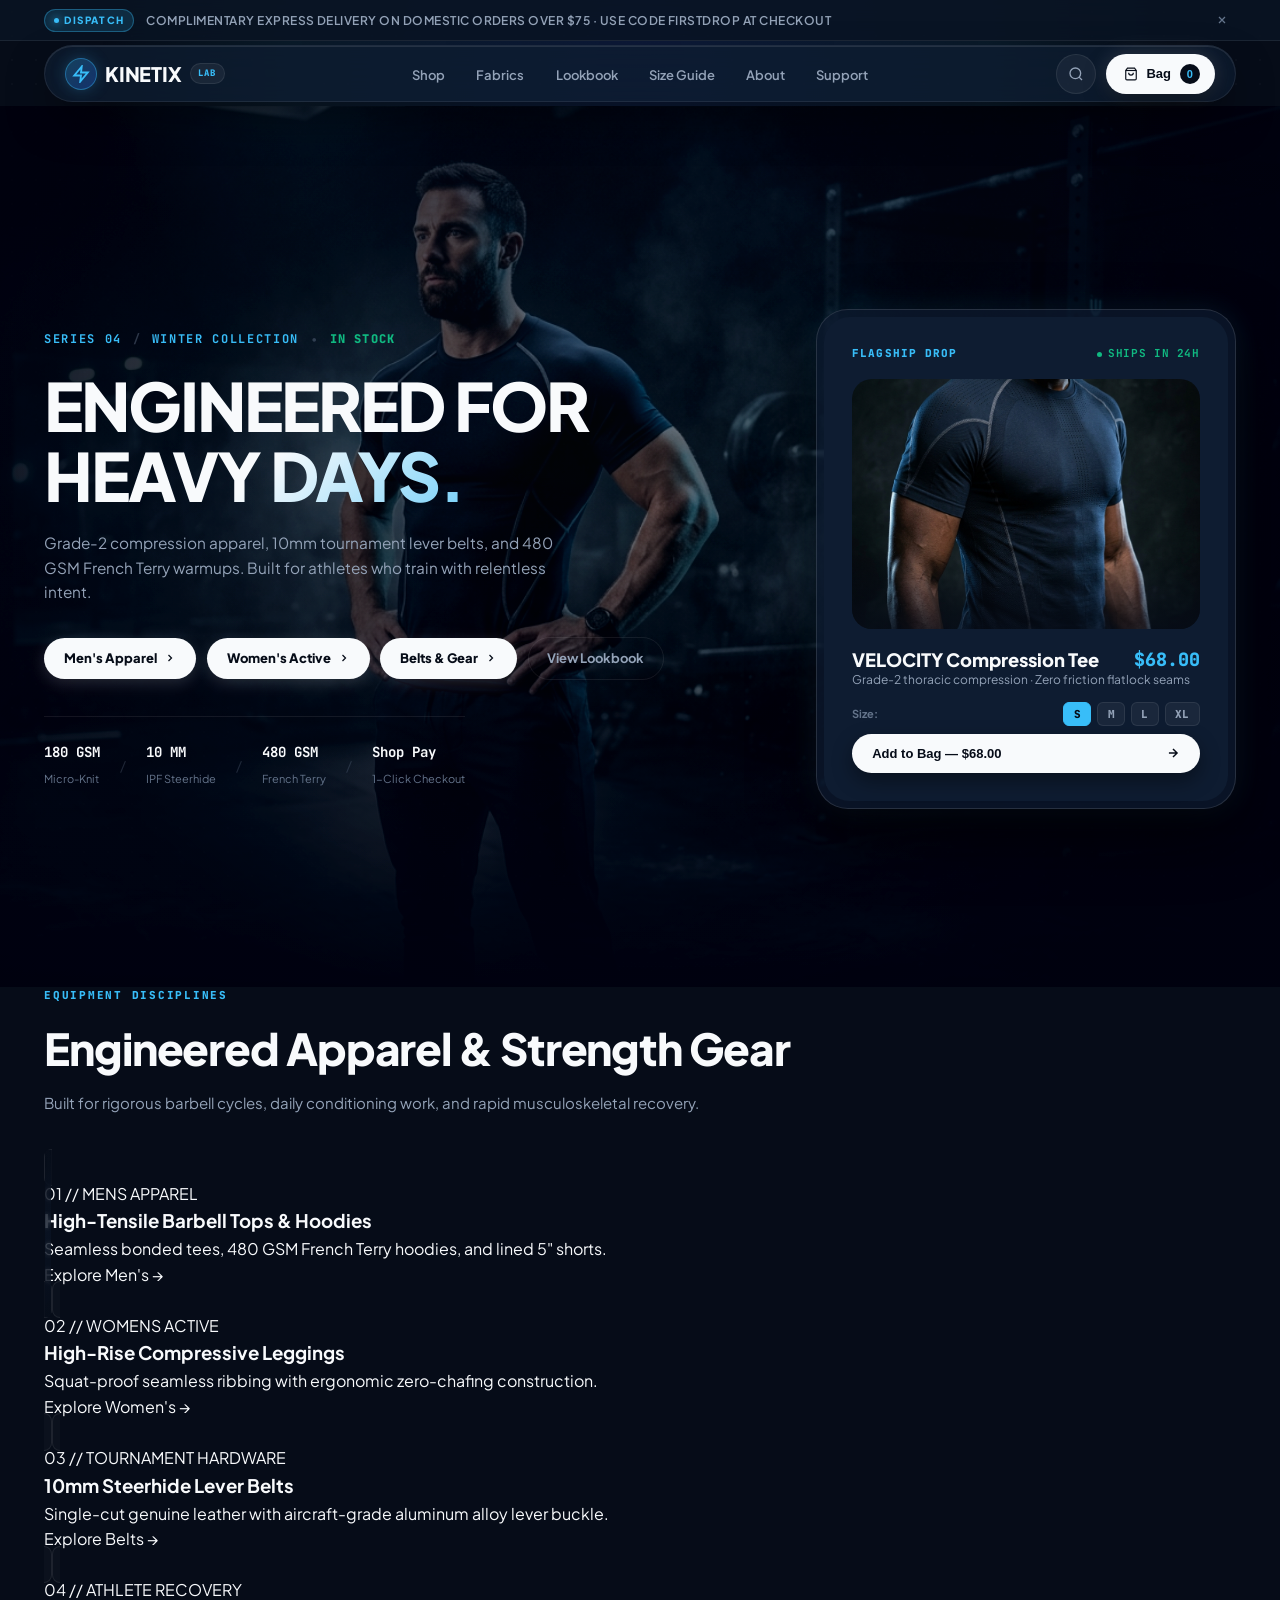
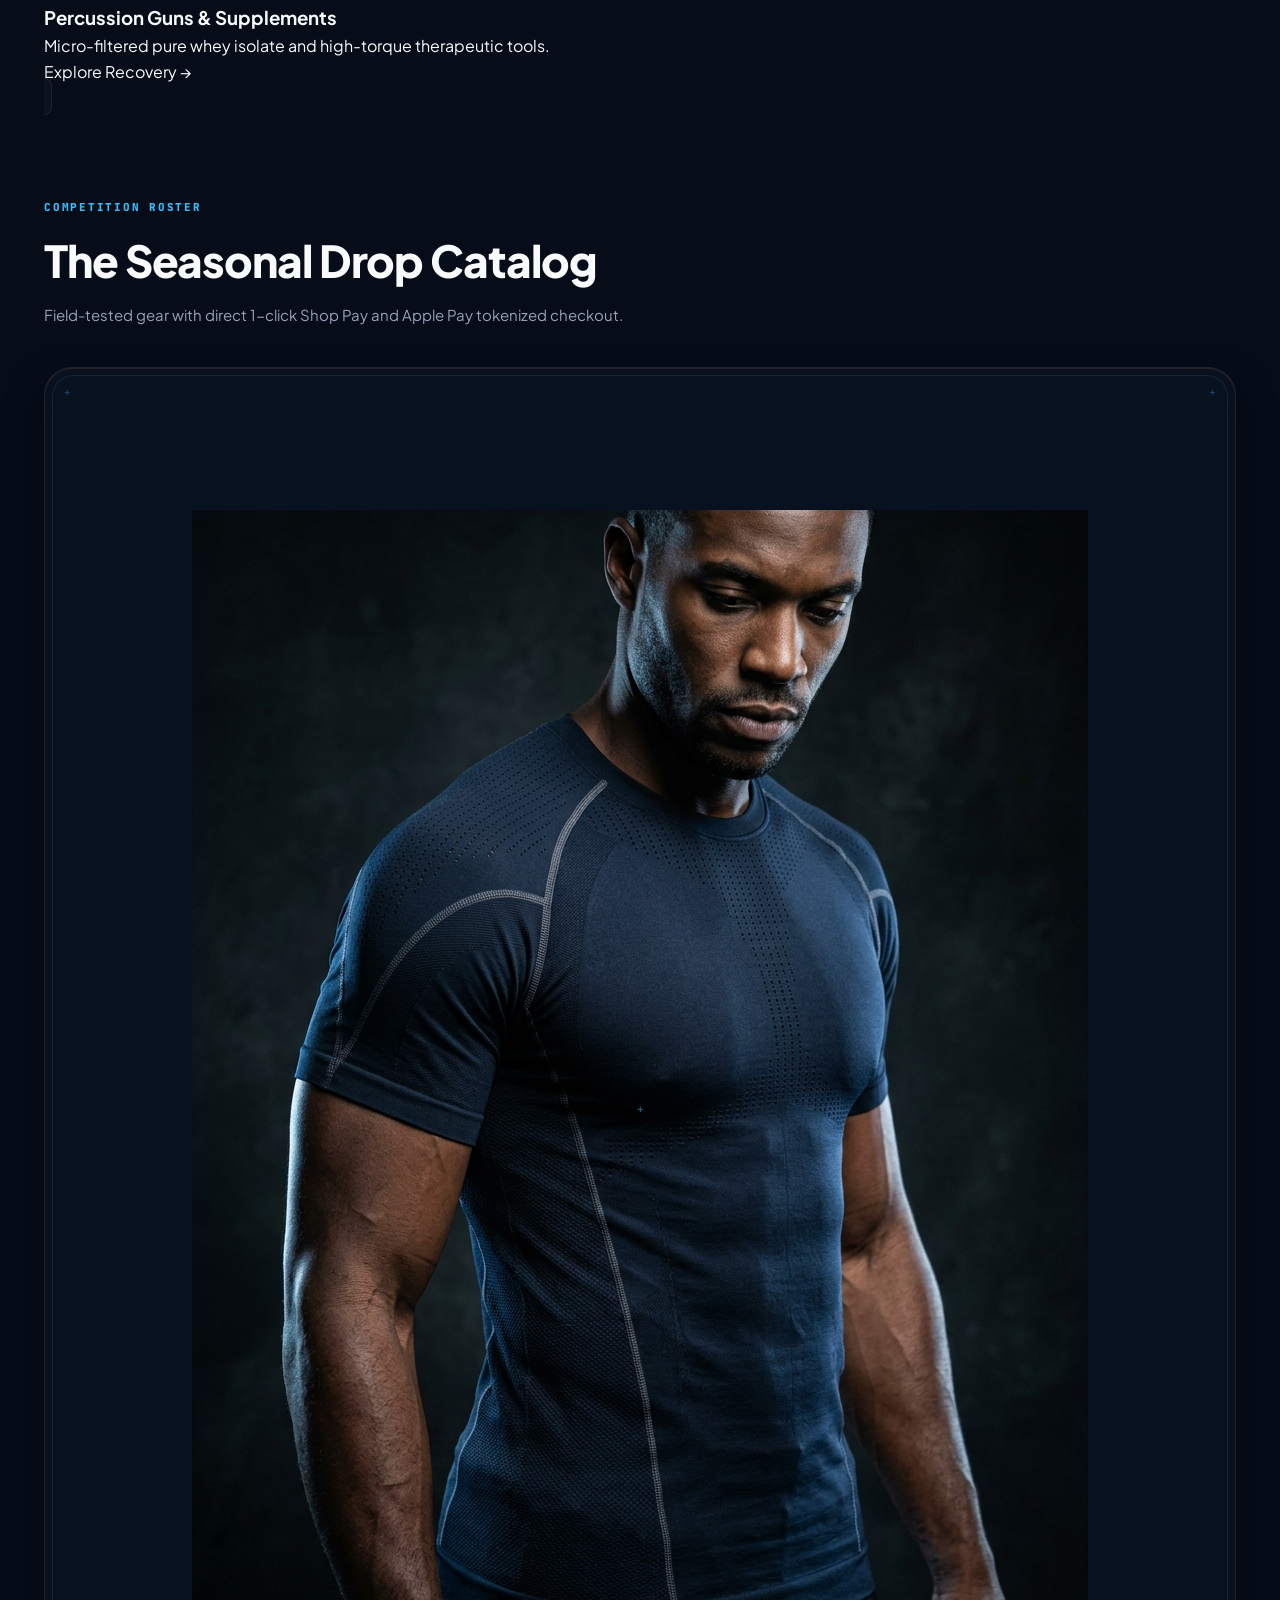
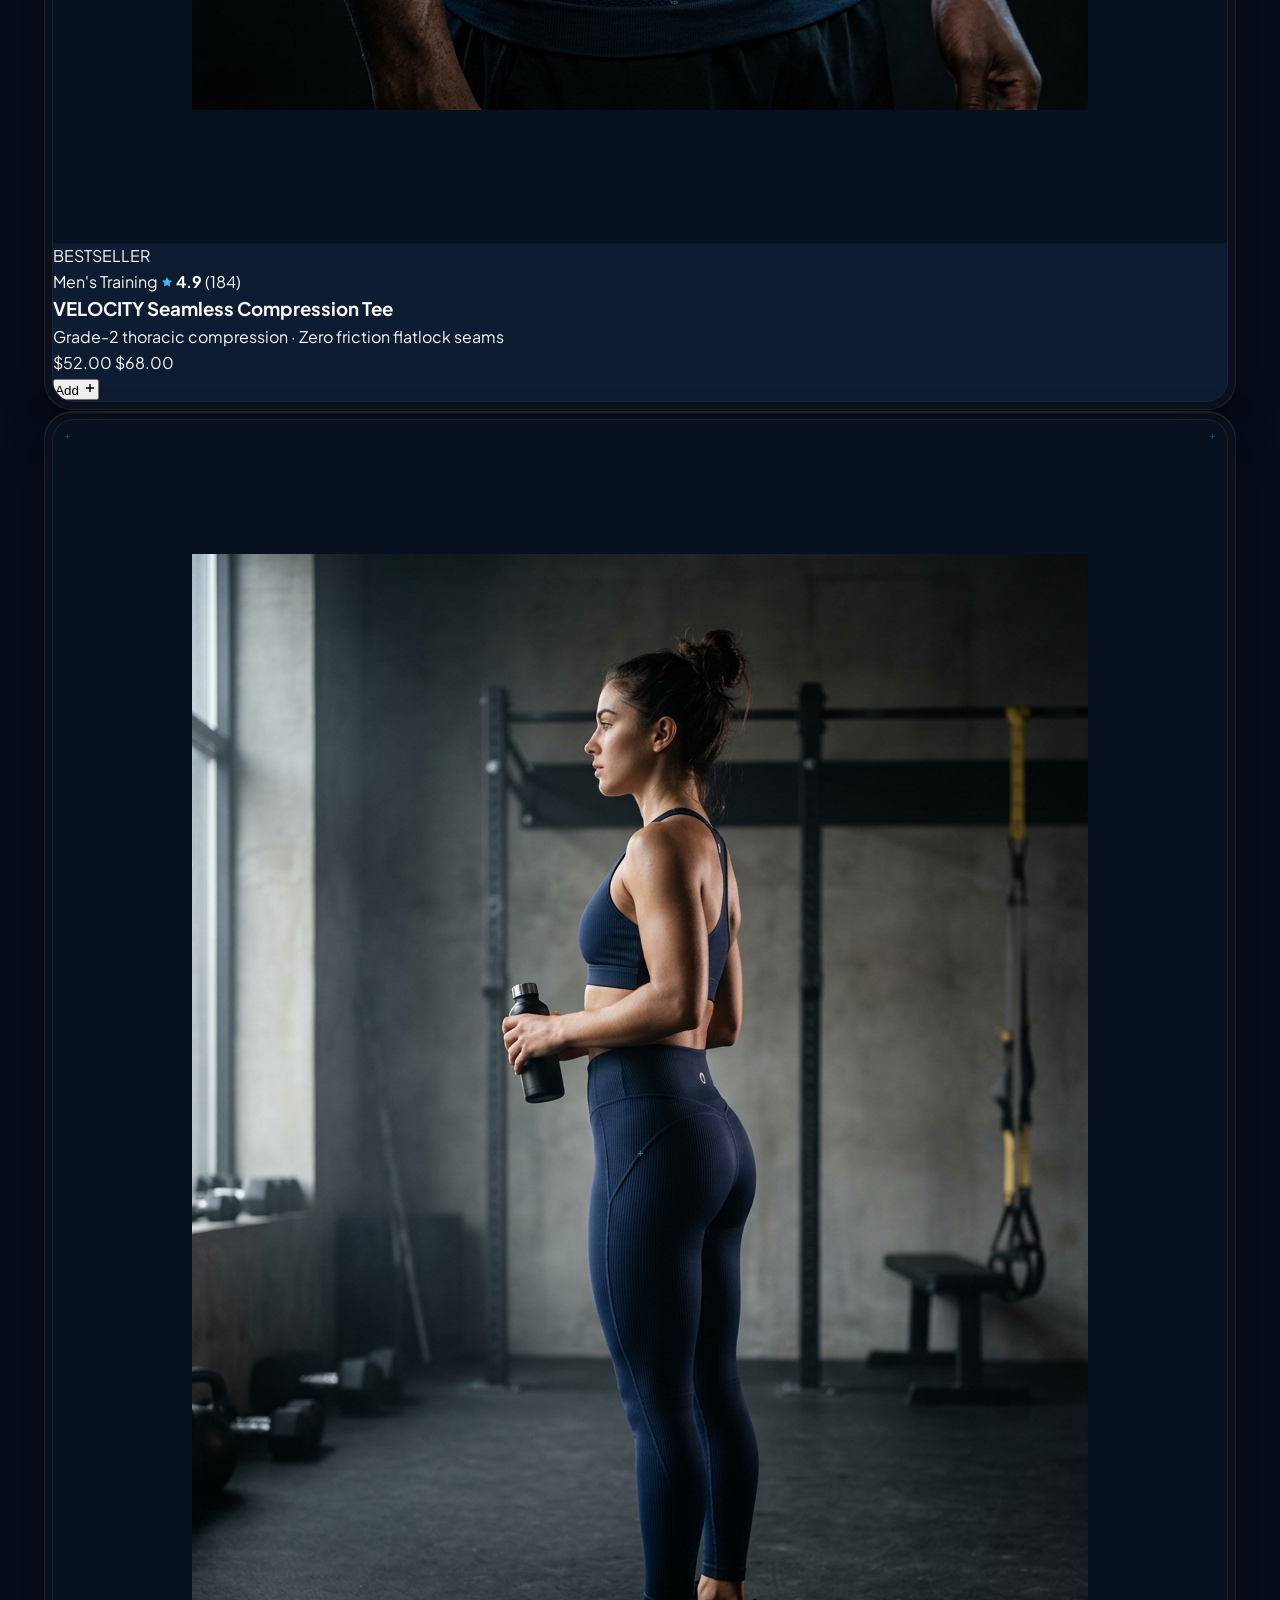
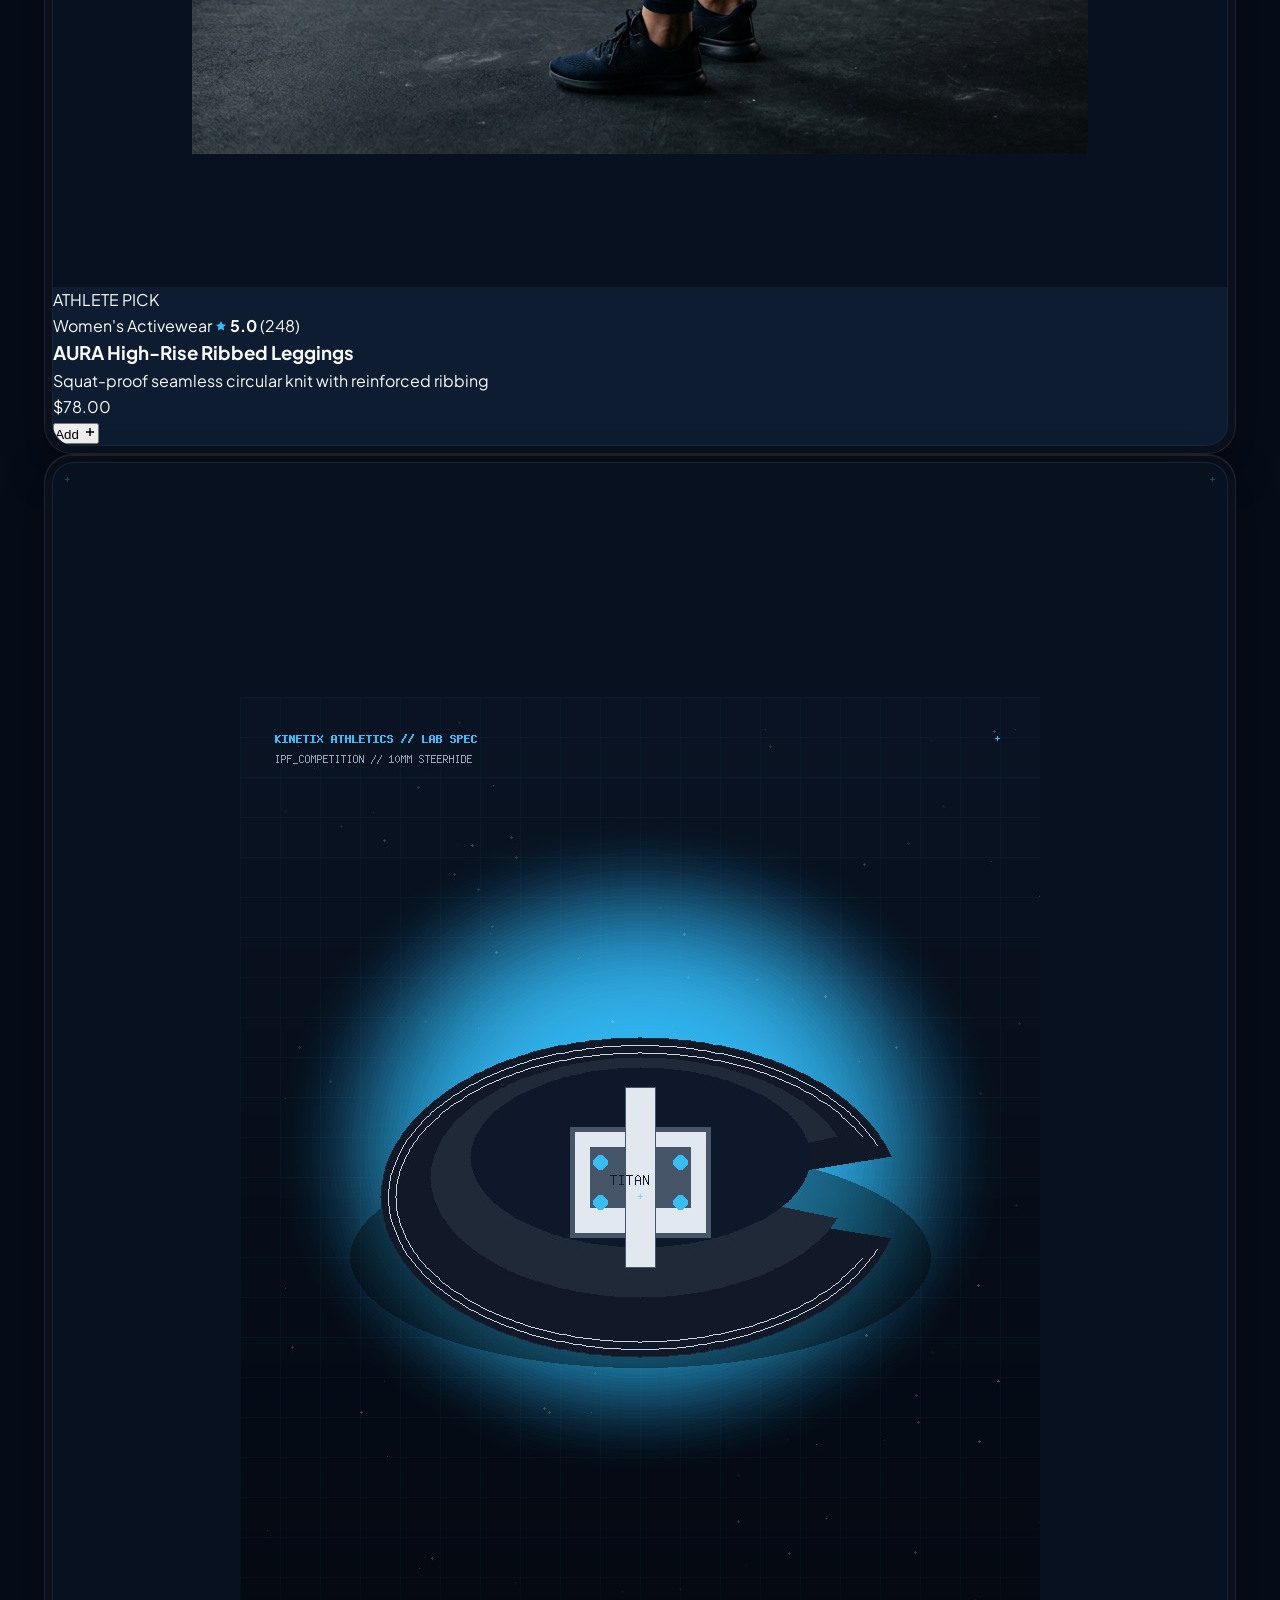
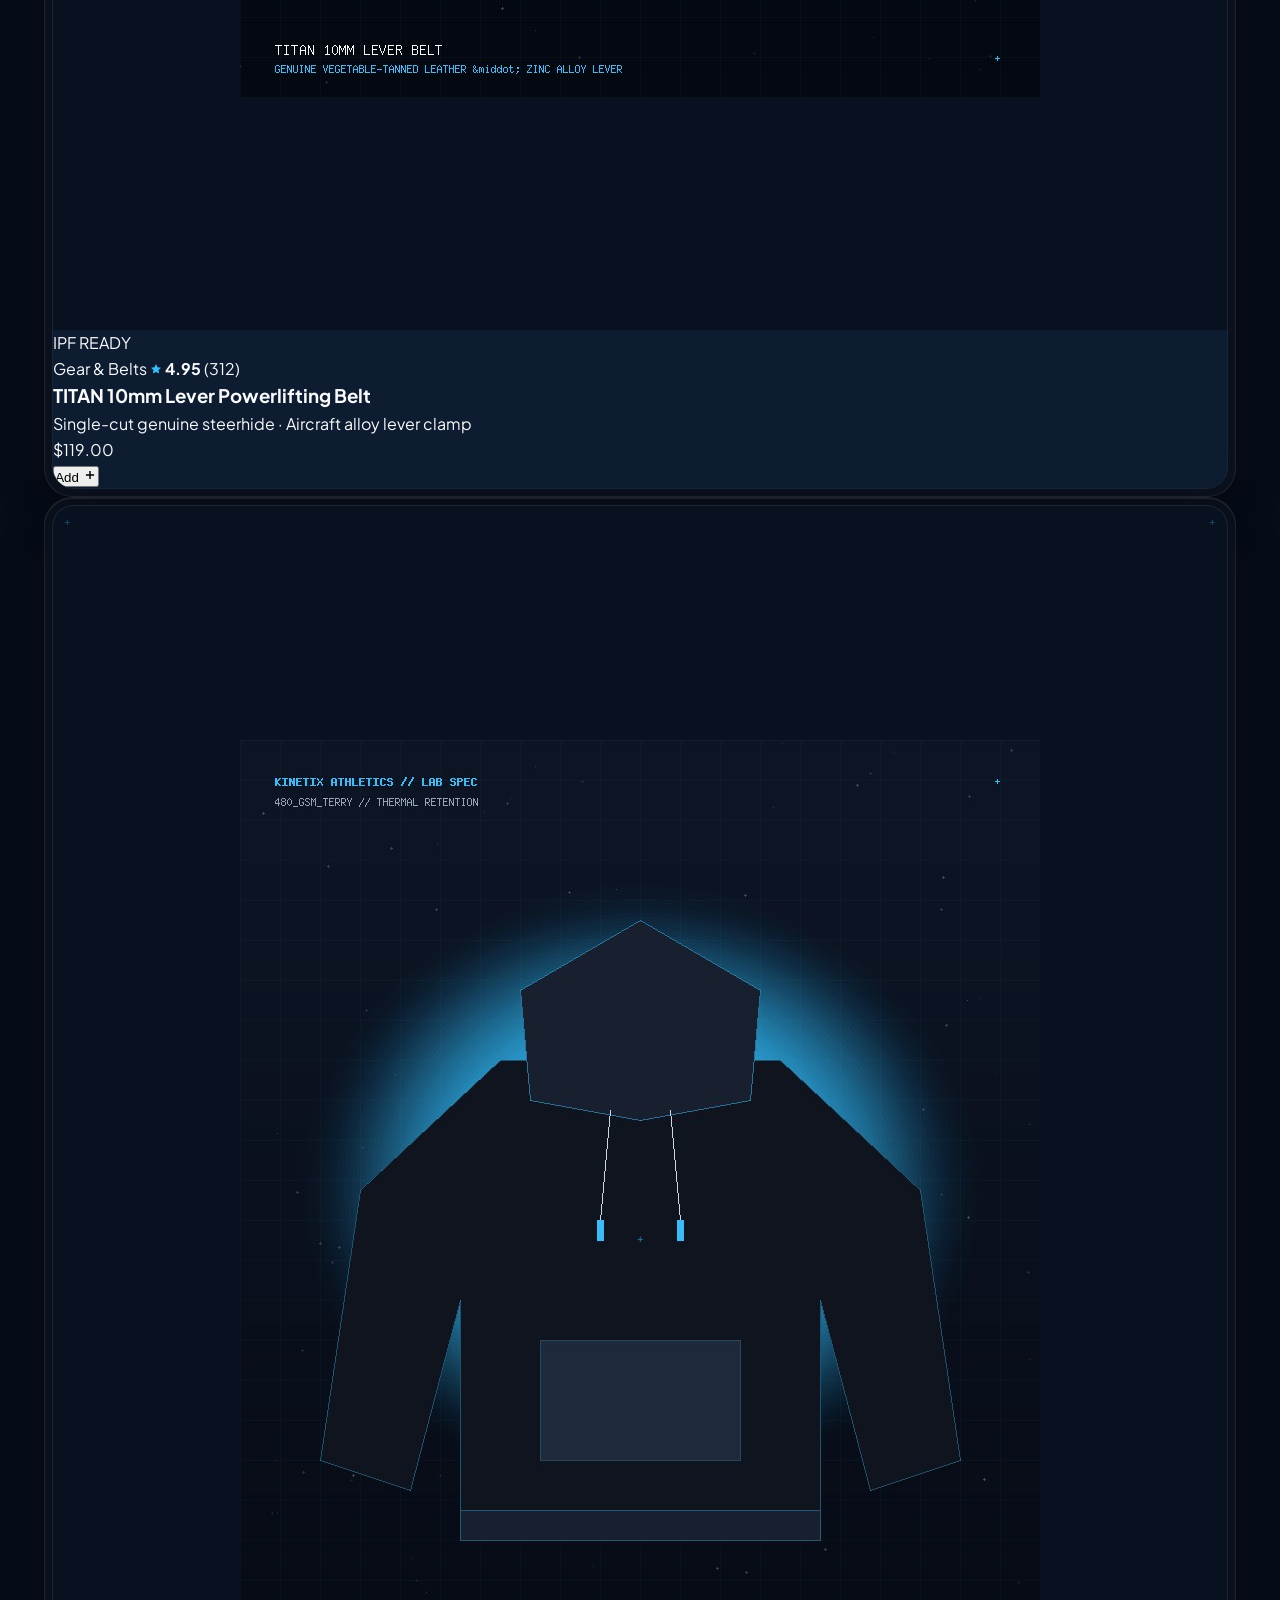
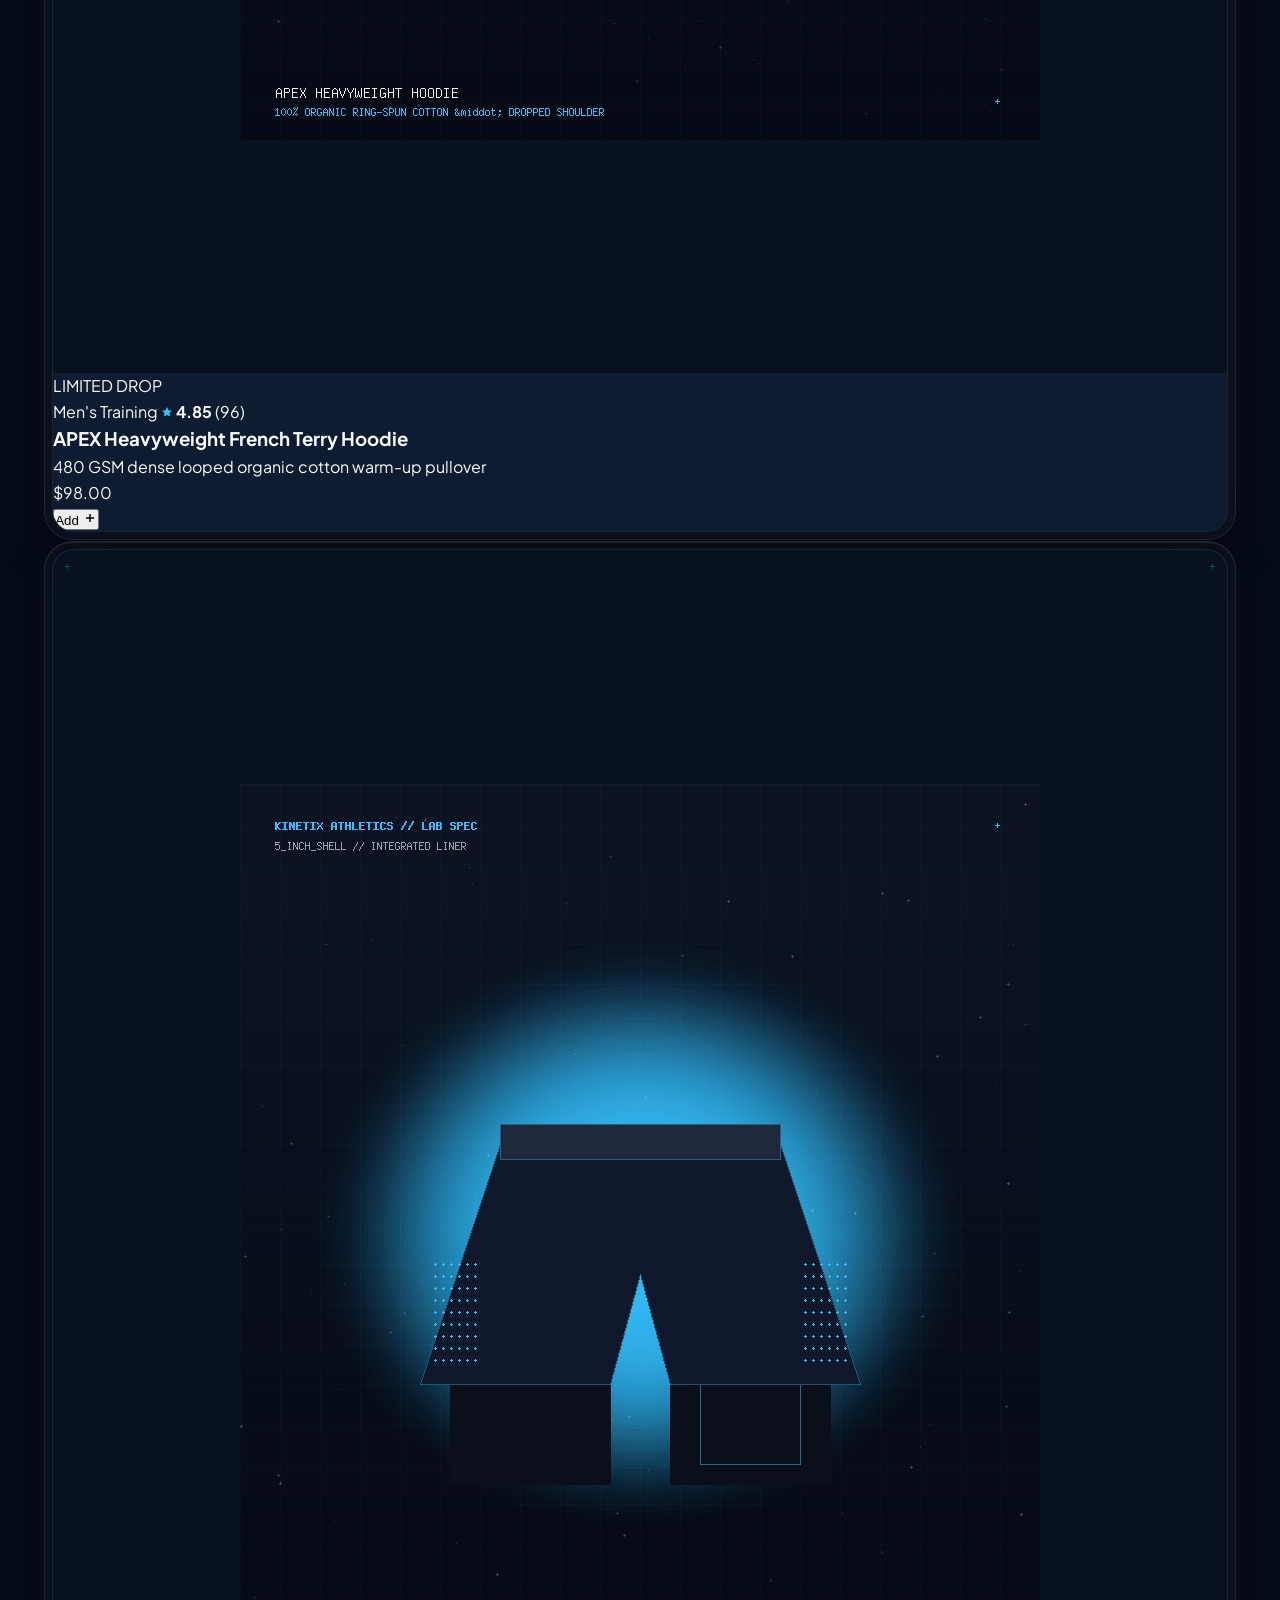
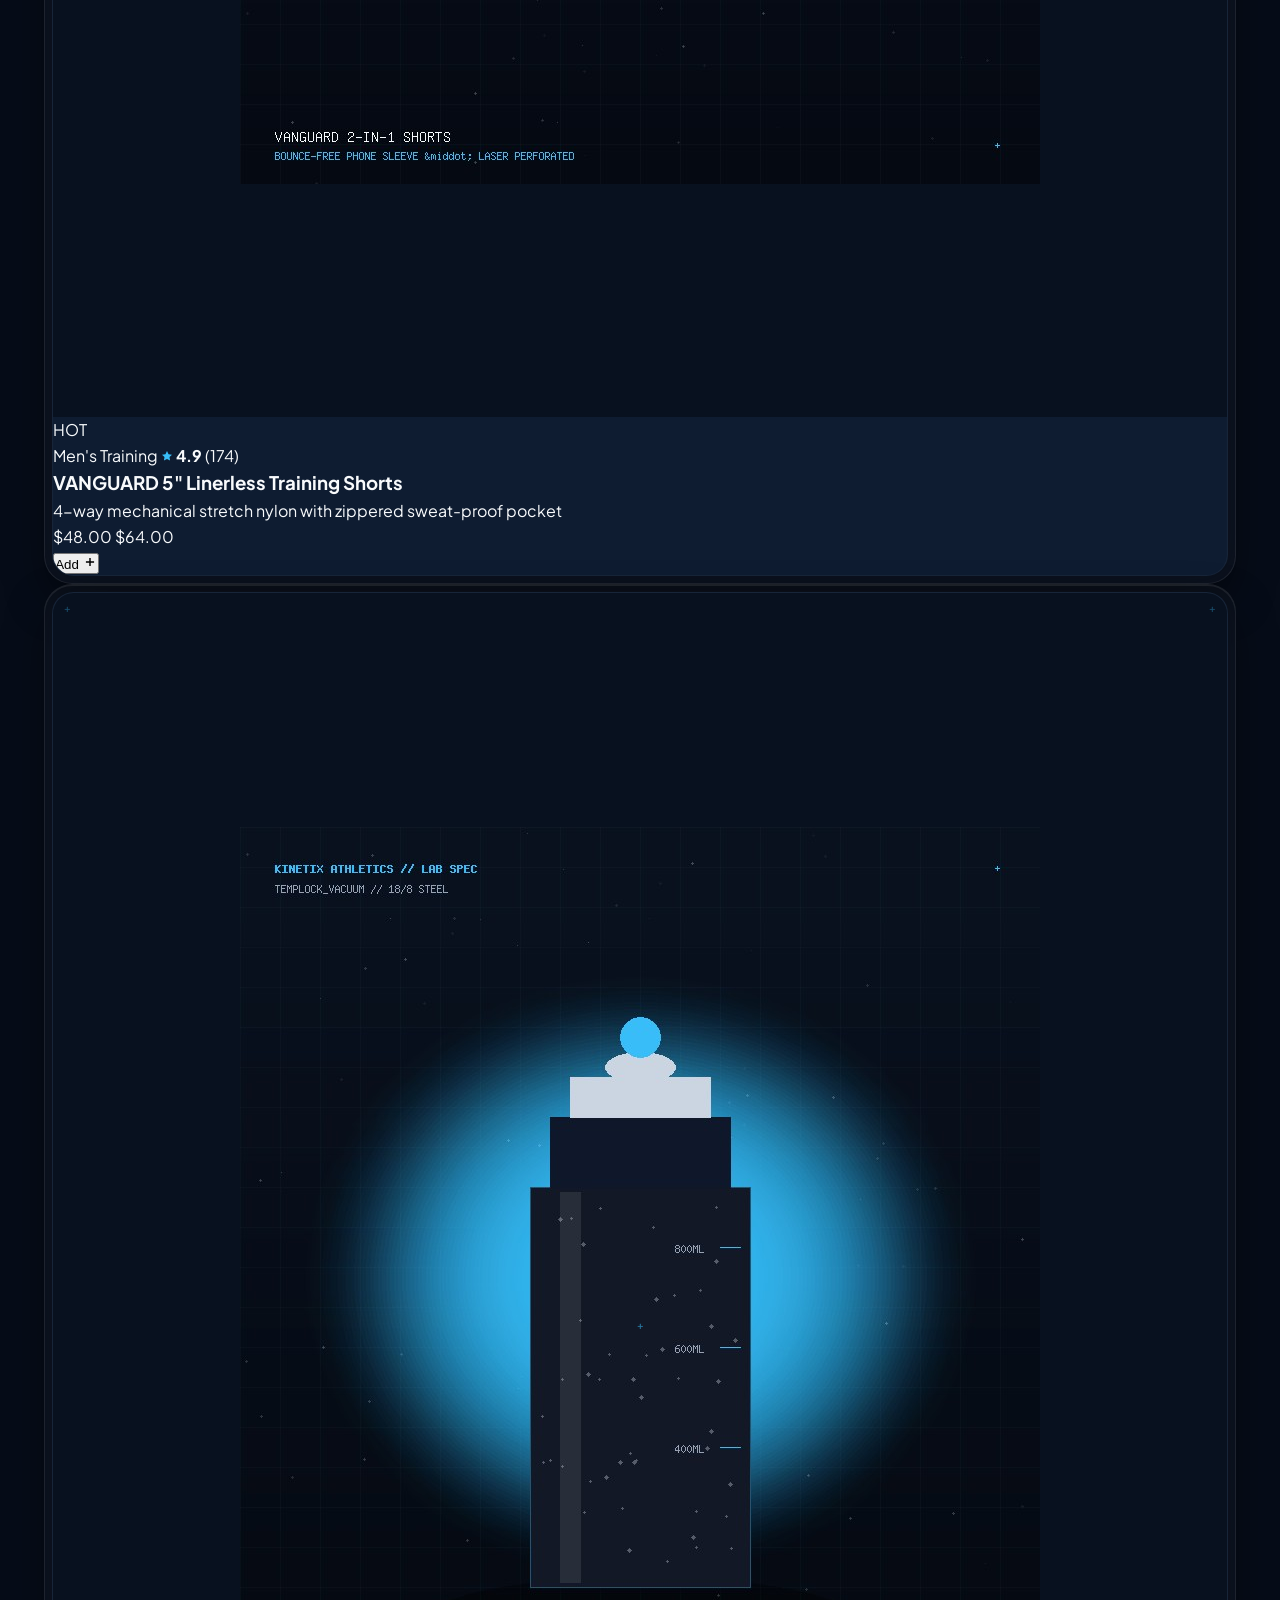
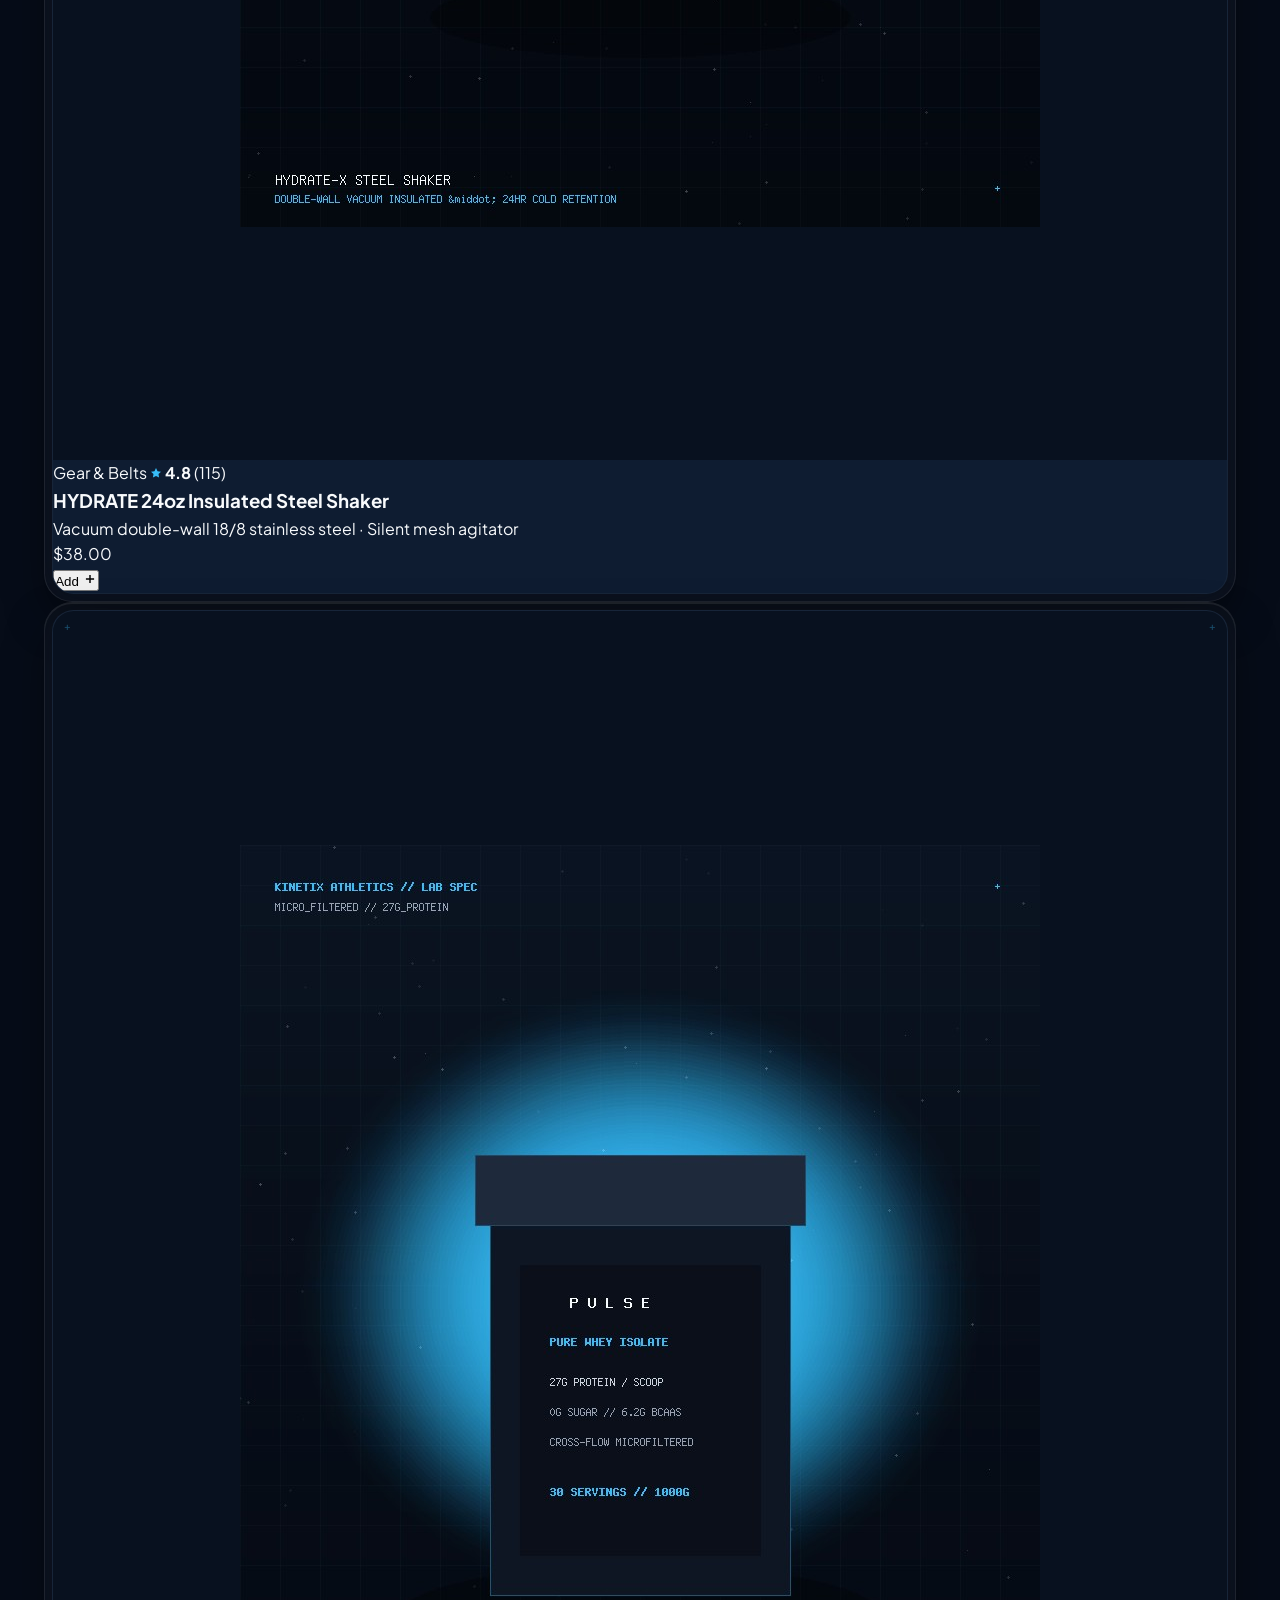
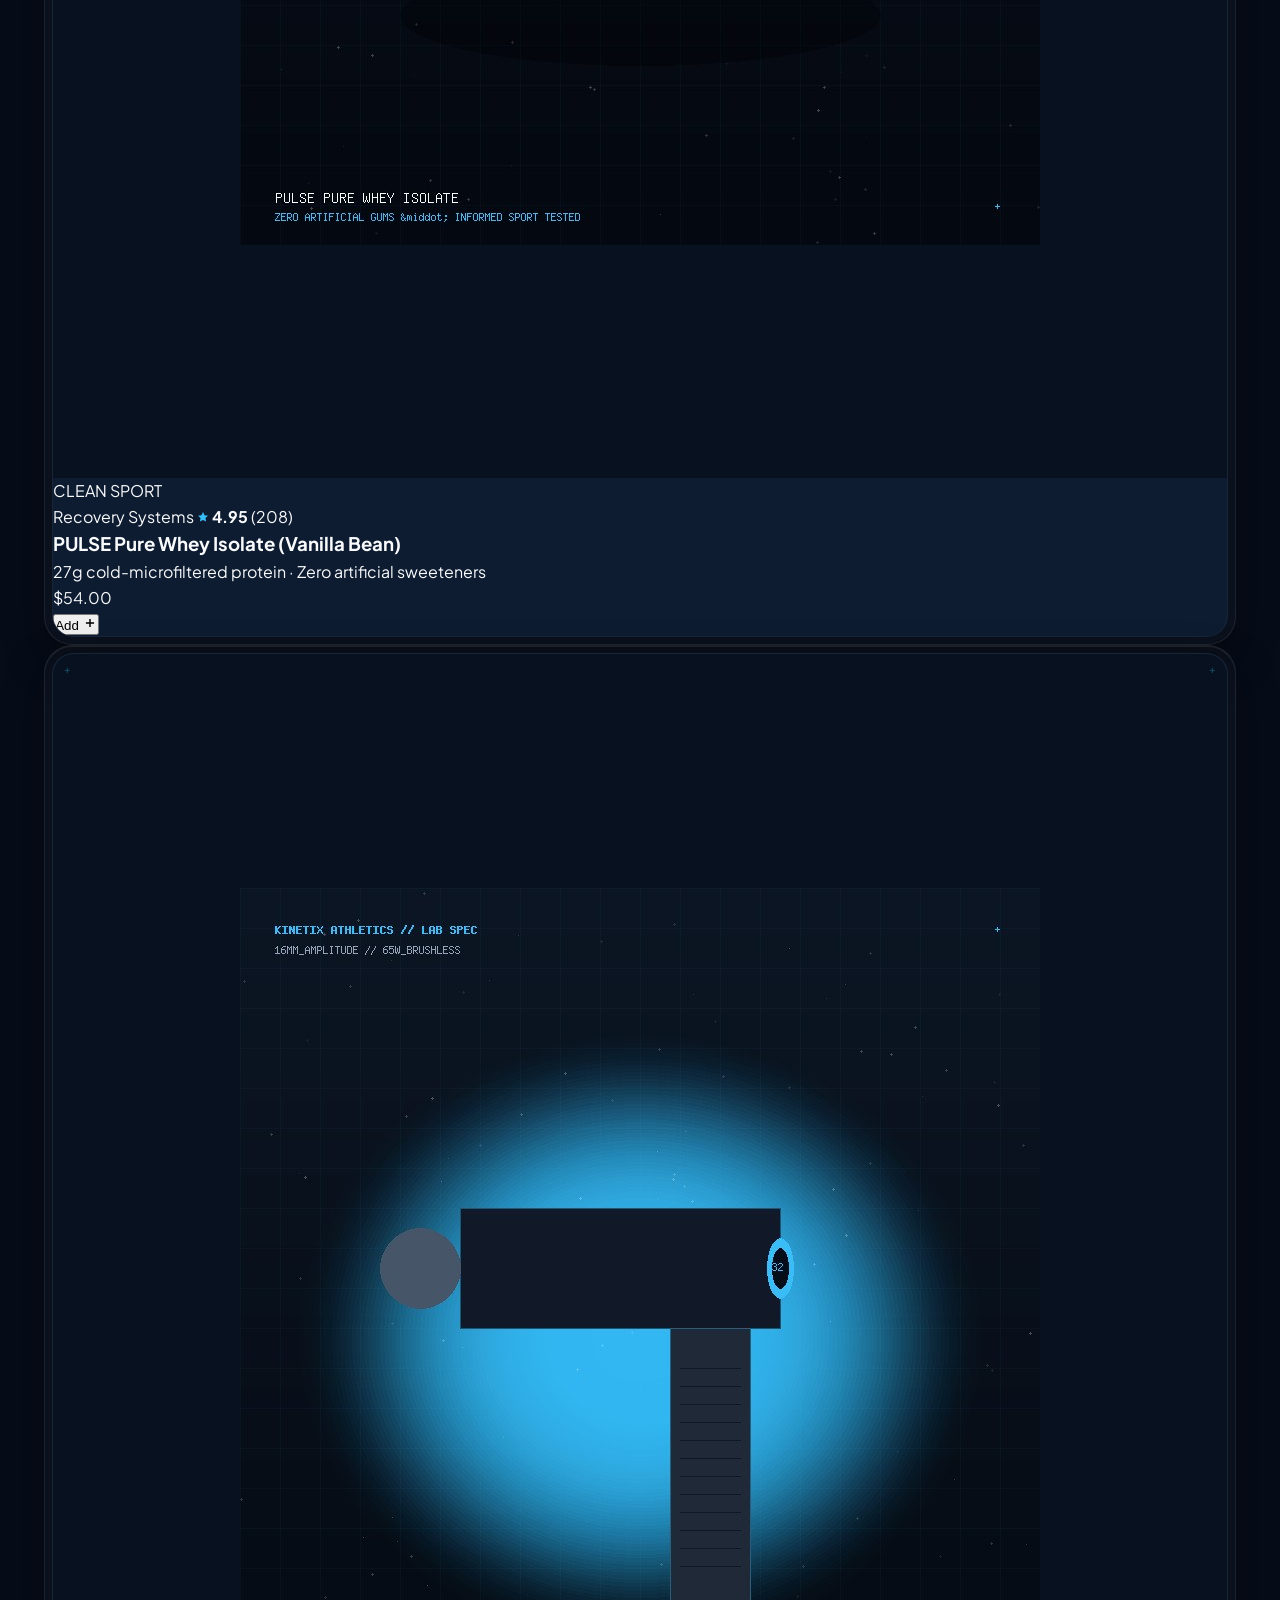
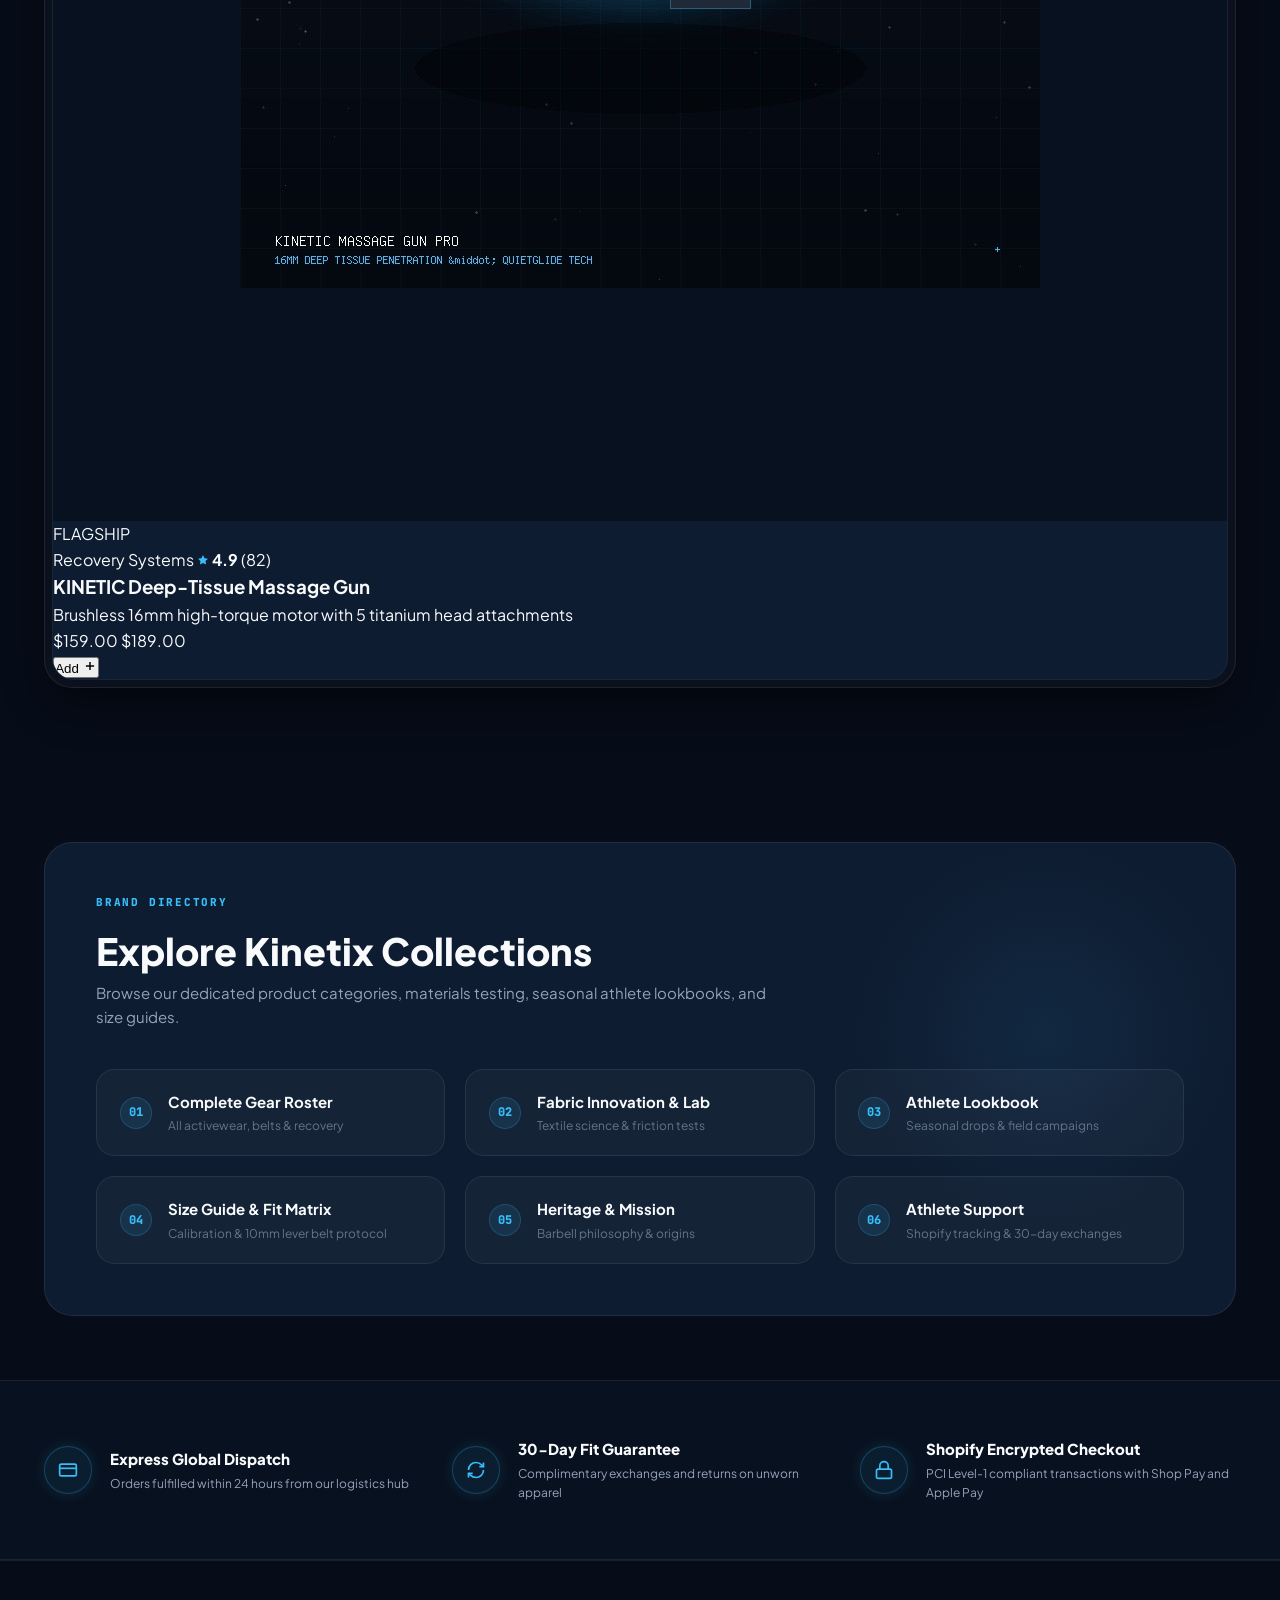
==== docs/index.html @ 4a2c676c "Add static GitHub Pages storefront Add a multi-page storefront export under `docs/`, including produ" ====
<!DOCTYPE html>
<html lang="en">
<head>
    <meta charset="UTF-8">
    <meta name="viewport" content="width=device-width, initial-scale=1.0, maximum-scale=5.0">
    <title>Engineered Training Apparel &amp; Lifting Gear &middot; Kinetix Athletics</title>
    <meta name="description" content="High-performance athletic apparel, 10mm steerhide powerlifting belts, and circular-knit compression wear. Dual-platform Shopify checkout.">
    <meta name="robots" content="index, follow">
    
    <!-- Open Graph -->
    <meta property="og:site_name" content="Kinetix Athletics">
    <meta property="og:type" content="website">
    <meta property="og:title" content="Engineered Training Apparel &amp; Lifting Gear &middot; Kinetix Athletics">
    <meta property="og:description" content="High-performance athletic apparel, 10mm steerhide powerlifting belts, and circular-knit compression wear.">
    <meta property="og:image" content="assets/images/hero-athlete.jpg">
    <meta property="og:image:width" content="1200">
    <meta property="og:image:height" content="900">

    <!-- Twitter -->
    <meta name="twitter:card" content="summary_large_image">
    <meta name="twitter:site" content="@kinetixathletics">
    <meta name="twitter:title" content="Engineered Training Apparel &amp; Lifting Gear &middot; Kinetix Athletics">
    <meta name="twitter:description" content="High-performance athletic apparel, 10mm steerhide powerlifting belts, and circular-knit compression wear.">
    <meta name="twitter:image" content="assets/images/hero-athlete.jpg">

    <!-- Fonts -->
    <link rel="preconnect" href="https://fonts.googleapis.com">
    <link rel="preconnect" href="https://fonts.gstatic.com" crossorigin>
    <link href="https://fonts.googleapis.com/css2?family=Plus+Jakarta+Sans:wght@300;400;500;600;700;800;900&family=Inter:wght@400;500;600;700&family=JetBrains+Mono:wght@500;700;800&display=swap" rel="stylesheet">
    
    <!-- Stylesheets -->
    <link rel="stylesheet" href="assets/css/theme.css">
    <link rel="stylesheet" href="assets/css/cart-drawer.css">
</head>
<body class="kinetix-body">

<a class="skip-link screen-reader-text" href="#kinetix-main-content">Skip to content</a>

<!-- Announcement Bar -->
<aside class="kinetix-ticker-bar" role="complementary" aria-label="Announcement">
    <div class="kinetix-container ticker-inner">
        <span class="ticker-badge">DISPATCH</span>
        <div class="ticker-marquee-text">
            Complimentary express delivery on domestic orders over $75 &middot; Use code FIRSTDROP at checkout
        </div>
        <button type="button" class="ticker-close" aria-label="Close banner" onclick="this.closest('.kinetix-ticker-bar').style.display='none'">
            <svg width="12" height="12" viewBox="0 0 24 24" fill="none" stroke="currentColor" stroke-width="2.5"><path d="M18 6 6 18M6 6l12 12"/></svg>
        </button>
    </div>
</aside>

<!-- Performance Fluid Island Navbar -->
<header id="kinetix-site-header" class="kinetix-header-wrap">
    <div class="kinetix-container">
        <nav class="kinetix-navbar" aria-label="Main Navigation">
            <!-- Brand Logo -->
            <div class="kinetix-brand-area">
                <a href="index.html" class="kinetix-logo" rel="home">
                    <span class="logo-mark">
                        <svg width="18" height="18" viewBox="0 0 24 24" fill="none" stroke="currentColor" stroke-width="2.5"><polygon points="13 2 3 14 12 14 11 22 21 10 12 10 13 2"/></svg>
                    </span>
                    <span class="logo-text">KINETIX</span>
                    <span class="logo-sub">LAB</span>
                </a>
            </div>

            <!-- Nav Links -->
            <div class="kinetix-nav-links-wrap">
                <ul class="kinetix-nav-list">
                    <li><a href="shop.html" class="nav-link ">Shop</a></li>
                    <li><a href="technology.html" class="nav-link ">Fabrics</a></li>
                    <li><a href="lookbook.html" class="nav-link ">Lookbook</a></li>
                    <li><a href="sizing.html" class="nav-link ">Size Guide</a></li>
                    <li><a href="about.html" class="nav-link ">About</a></li>
                    <li><a href="contact.html" class="nav-link ">Support</a></li>
                </ul>
            </div>

            <!-- Actions: Bag Trigger & Mobile Menu -->
            <div class="kinetix-header-actions">
                <a href="shop.html" class="kinetix-icon-btn" aria-label="Search catalog">
                    <svg width="16" height="16" viewBox="0 0 24 24" fill="none" stroke="currentColor" stroke-width="2"><circle cx="11" cy="11" r="8"/><path d="m21 21-4.3-4.3"/></svg>
                </a>

                <!-- Shopping Bag Button -->
                <button type="button" class="kinetix-bag-btn" id="kinetix-open-bag" aria-label="View shopping bag">
                    <span class="bag-icon-circle">
                        <svg width="14" height="14" viewBox="0 0 24 24" fill="none" stroke="currentColor" stroke-width="2"><path d="M6 2 3 6v14a2 2 0 0 0 2 2h14a2 2 0 0 0 2-2V6l-3-4Z"/><path d="M3 6h18"/><path d="M16 10a4 4 0 0 1-8 0"/></svg>
                    </span>
                    <span class="bag-label">Bag</span>
                    <span class="bag-count-badge" id="kinetix-cart-count">0</span>
                </button>

                <!-- Mobile Menu Button -->
                <button type="button" class="kinetix-hamburger" id="kinetix-mobile-btn" aria-label="Toggle navigation">
                    <span class="h-bar top"></span>
                    <span class="h-bar bottom"></span>
                </button>
            </div>
        </nav>
    </div>

    <!-- Mobile Navigation Overlay -->
    <div id="kinetix-mobile-overlay" class="kinetix-mobile-nav" aria-hidden="true">
        <ul class="mobile-links-list">
            <li><a href="shop.html">Shop All Products</a></li>
            <li><a href="technology.html">Fabric & Materials</a></li>
            <li><a href="lookbook.html">Athlete Lookbook & Drops</a></li>
            <li><a href="sizing.html">Size & Fit Guide</a></li>
            <li><a href="about.html">About Kinetix</a></li>
            <li><a href="contact.html">Customer Support & Exchanges</a></li>
        </ul>
        <div class="mobile-nav-note">
            <span>Shopify 256-bit Encrypted Checkout Protection</span>
        </div>
    </div>
</header>

<main id="kinetix-main-content" class="kinetix-main">
    
<section class="kinetix-hero-section">
    <div class="hero-bg-media" style="background-image: url('assets/images/hero-athlete.jpg');" aria-hidden="true">
        <div class="hero-scrim-overlay"></div>
    </div>
    <div class="kinetix-container">
        <div class="kinetix-hero-grid kinetix-reveal">
            <div class="hero-editorial-col">
                <div class="hero-editorial-eyebrow">
                    <span class="eyebrow-item">SERIES 04</span>
                    <span class="eyebrow-sep">/</span>
                    <span class="eyebrow-item">WINTER COLLECTION</span>
                    <span class="eyebrow-bullet" aria-hidden="true">&bull;</span>
                    <span class="eyebrow-status">IN STOCK</span>
                </div>
                <h1 class="hero-masthead-title">
                    <span>ENGINEERED FOR</span>
                    <span class="title-em">HEAVY DAYS.</span>
                </h1>
                <p class="hero-statement">
                    Grade-2 compression apparel, 10mm tournament lever belts, and 480 GSM French Terry warmups. Built for athletes who train with relentless intent.
                </p>
                <div class="hero-category-pills">
                    <a href="shop.html" class="hero-pill-btn">
                        <span>Men's Apparel</span>
                        <svg width="12" height="12" viewBox="0 0 24 24" fill="none" stroke="currentColor" stroke-width="2.5"><polyline points="9 18 15 12 9 6"/></svg>
                    </a>
                    <a href="shop.html" class="hero-pill-btn">
                        <span>Women's Active</span>
                        <svg width="12" height="12" viewBox="0 0 24 24" fill="none" stroke="currentColor" stroke-width="2.5"><polyline points="9 18 15 12 9 6"/></svg>
                    </a>
                    <a href="shop.html" class="hero-pill-btn">
                        <span>Belts & Gear</span>
                        <svg width="12" height="12" viewBox="0 0 24 24" fill="none" stroke="currentColor" stroke-width="2.5"><polyline points="9 18 15 12 9 6"/></svg>
                    </a>
                    <a href="lookbook.html" class="hero-ghost-btn">
                        <span>View Lookbook</span>
                    </a>
                </div>
                <div class="hero-spec-strip">
                    <div class="spec-anchor"><strong>180 GSM</strong><span>Micro-Knit</span></div>
                    <div class="spec-sep">/</div>
                    <div class="spec-anchor"><strong>10 MM</strong><span>IPF Steerhide</span></div>
                    <div class="spec-sep">/</div>
                    <div class="spec-anchor"><strong>480 GSM</strong><span>French Terry</span></div>
                    <div class="spec-sep">/</div>
                    <div class="spec-anchor"><strong>Shop Pay</strong><span>1-Click Checkout</span></div>
                </div>
            </div>
            <div class="hero-product-col">
                <div class="hero-featured-card doppelrand-card">
                    <div class="card-inner-box">
                        <div class="featured-card-header">
                            <span class="featured-kicker">FLAGSHIP DROP</span>
                            <span class="featured-stock-status">Ships in 24h</span>
                        </div>
                        <div class="featured-card-media">
                            <img src="assets/images/product-velocity-tee.jpg" alt="VELOCITY Seamless Compression Tee" class="featured-photo" loading="eager">
                            <div class="featured-media-scrim"></div>
                        </div>
                        <div class="featured-card-info">
                            <div class="featured-title-line">
                                <h3>VELOCITY Compression Tee</h3>
                                <span class="featured-price">$68.00</span>
                            </div>
                            <p class="featured-tagline">Grade-2 thoracic compression &middot; Zero friction flatlock seams</p>
                            <div class="featured-size-row">
                                <span class="size-lbl">Size:</span>
                                <div class="size-chips-wrap">
                                    <button type="button" class="hero-size-chip active">S</button>
                                    <button type="button" class="hero-size-chip">M</button>
                                    <button type="button" class="hero-size-chip">L</button>
                                    <button type="button" class="hero-size-chip">XL</button>
                                </div>
                            </div>
                            <button type="button" class="hero-quick-add-btn kinetix-add-to-cart-trigger" data-product-id="hero-velocity-tee" data-title="VELOCITY Seamless Compression Tee" data-price="68.00" data-size="M" data-color="Onyx Black">
                                <span>Add to Bag &mdash; $68.00</span>
                                <svg width="14" height="14" viewBox="0 0 24 24" fill="none" stroke="currentColor" stroke-width="2.5"><path d="M5 12h14M12 5l7 7-7 7"/></svg>
                            </button>
                        </div>
                    </div>
                </div>
            </div>
        </div>
    </div>
</section>
<section id="categories" class="kinetix-bento-section">
    <div class="kinetix-container">
        <div class="kinetix-section-header">
            <span class="header-eyebrow">EQUIPMENT DISCIPLINES</span>
            <h2 class="header-title">Engineered Apparel & Strength Gear</h2>
            <p class="header-desc">Built for rigorous barbell cycles, daily conditioning work, and rapid musculoskeletal recovery.</p>
        </div>
        <div class="kinetix-bento-grid">
            <a href="shop.html" class="cat-bento-card bento-hero kinetix-reveal" style="--bento-bg: url('assets/images/cat-mens.jpg');">
                <div class="bento-card-inner">
                    <span class="bento-badge">01 // MENS APPAREL</span>
                    <h3 class="bento-title">High-Tensile Barbell Tops & Hoodies</h3>
                    <p class="bento-meta">Seamless bonded tees, 480 GSM French Terry hoodies, and lined 5" shorts.</p>
                    <span class="bento-link">Explore Men's &rarr;</span>
                </div>
            </a>
            <a href="shop.html" class="cat-bento-card kinetix-reveal delay-100" style="--bento-bg: url('assets/images/cat-womens.jpg');">
                <div class="bento-card-inner">
                    <span class="bento-badge">02 // WOMENS ACTIVE</span>
                    <h3 class="bento-title">High-Rise Compressive Leggings</h3>
                    <p class="bento-meta">Squat-proof seamless ribbing with ergonomic zero-chafing construction.</p>
                    <span class="bento-link">Explore Women's &rarr;</span>
                </div>
            </a>
            <a href="shop.html" class="cat-bento-card kinetix-reveal delay-200" style="--bento-bg: url('assets/images/cat-gear.jpg');">
                <div class="bento-card-inner">
                    <span class="bento-badge">03 // TOURNAMENT HARDWARE</span>
                    <h3 class="bento-title">10mm Steerhide Lever Belts</h3>
                    <p class="bento-meta">Single-cut genuine leather with aircraft-grade aluminum alloy lever buckle.</p>
                    <span class="bento-link">Explore Belts &rarr;</span>
                </div>
            </a>
            <a href="shop.html" class="cat-bento-card kinetix-reveal delay-300" style="--bento-bg: url('assets/images/cat-recovery.jpg');">
                <div class="bento-card-inner">
                    <span class="bento-badge">04 // ATHLETE RECOVERY</span>
                    <h3 class="bento-title">Percussion Guns & Supplements</h3>
                    <p class="bento-meta">Micro-filtered pure whey isolate and high-torque therapeutic tools.</p>
                    <span class="bento-link">Explore Recovery &rarr;</span>
                </div>
            </a>
        </div>
    </div>
</section>
<section id="catalog" class="kinetix-catalog-section">
    <div class="kinetix-container">
        <div class="kinetix-section-header">
            <span class="header-eyebrow">COMPETITION ROSTER</span>
            <h2 class="header-title">The Seasonal Drop Catalog</h2>
            <p class="header-desc">Field-tested gear with direct 1-click Shop Pay and Apple Pay tokenized checkout.</p>
        </div>
        <div class="kinetix-product-grid">    <article class="kinetix-product-card kinetix-card-shell kinetix-reveal" data-category="Men&#039;s Training">
        <div class="kinetix-card-inner">
            <div class="card-media-wrapper">
                <div class="kinetix-photo-frame">
                    <img src="assets/images/product-velocity-tee.jpg" alt="VELOCITY Seamless Compression Tee" class="kinetix-card-photo" loading="lazy">
                    <div class="photo-ambient-vignette"></div>
                    <div class="card-cad-crosshair ch-tl">+</div>
                    <div class="card-cad-crosshair ch-tr">+</div>
                    <div class="card-cad-crosshair ch-bl">+</div>
                    <div class="card-cad-crosshair ch-br">+</div>
                </div>
                <div class="card-badges-row">
                                            <span class="kinetix-badge">BESTSELLER</span>
                                    </div>
            </div>
            <div class="card-body-content">
                <div class="card-meta-line">
                    <span class="product-category">Men&#039;s Training</span>
                    <span class="product-rating">
                        <svg width="12" height="12" viewBox="0 0 24 24" fill="#38bdf8"><polygon points="12 2 15.09 8.26 22 9.27 17 14.14 18.18 21.02 12 17.77 5.82 21.02 7 14.14 2 9.27 8.91 8.26 12 2"/></svg>
                        <strong>4.9</strong>
                        <span>(184)</span>
                    </span>
                </div>
                <h3 class="product-title">VELOCITY Seamless Compression Tee</h3>
                <p class="product-subtitle">Grade-2 thoracic compression &middot; Zero friction flatlock seams</p>
                <div class="card-footer-action">
                    <div class="price-box">
                                                    <span class="sale-price">$52.00</span>
                            <span class="regular-price strike">$68.00</span>
                                            </div>
                    <button type="button" class="btn-card-add kinetix-add-to-cart-trigger"
                        data-product-id="velocity-tee"
                        data-title="VELOCITY Seamless Compression Tee"
                        data-price="52.00"
                        data-size="S"
                        data-color="Onyx Black">
                        <span>Add</span>
                        <svg width="14" height="14" viewBox="0 0 24 24" fill="none" stroke="currentColor" stroke-width="2.5"><path d="M12 5v14M5 12h14"/></svg>
                    </button>
                </div>
            </div>
        </div>
    </article>
        <article class="kinetix-product-card kinetix-card-shell kinetix-reveal" data-category="Women&#039;s Activewear">
        <div class="kinetix-card-inner">
            <div class="card-media-wrapper">
                <div class="kinetix-photo-frame">
                    <img src="assets/images/product-aura-leggings.jpg" alt="AURA High-Rise Ribbed Leggings" class="kinetix-card-photo" loading="lazy">
                    <div class="photo-ambient-vignette"></div>
                    <div class="card-cad-crosshair ch-tl">+</div>
                    <div class="card-cad-crosshair ch-tr">+</div>
                    <div class="card-cad-crosshair ch-bl">+</div>
                    <div class="card-cad-crosshair ch-br">+</div>
                </div>
                <div class="card-badges-row">
                                            <span class="kinetix-badge">ATHLETE PICK</span>
                                    </div>
            </div>
            <div class="card-body-content">
                <div class="card-meta-line">
                    <span class="product-category">Women&#039;s Activewear</span>
                    <span class="product-rating">
                        <svg width="12" height="12" viewBox="0 0 24 24" fill="#38bdf8"><polygon points="12 2 15.09 8.26 22 9.27 17 14.14 18.18 21.02 12 17.77 5.82 21.02 7 14.14 2 9.27 8.91 8.26 12 2"/></svg>
                        <strong>5.0</strong>
                        <span>(248)</span>
                    </span>
                </div>
                <h3 class="product-title">AURA High-Rise Ribbed Leggings</h3>
                <p class="product-subtitle">Squat-proof seamless circular knit with reinforced ribbing</p>
                <div class="card-footer-action">
                    <div class="price-box">
                                                    <span class="regular-price">$78.00</span>
                                            </div>
                    <button type="button" class="btn-card-add kinetix-add-to-cart-trigger"
                        data-product-id="aura-leggings"
                        data-title="AURA High-Rise Ribbed Leggings"
                        data-price="78.00"
                        data-size="XS"
                        data-color="Onyx Black">
                        <span>Add</span>
                        <svg width="14" height="14" viewBox="0 0 24 24" fill="none" stroke="currentColor" stroke-width="2.5"><path d="M12 5v14M5 12h14"/></svg>
                    </button>
                </div>
            </div>
        </div>
    </article>
        <article class="kinetix-product-card kinetix-card-shell kinetix-reveal" data-category="Gear &amp; Belts">
        <div class="kinetix-card-inner">
            <div class="card-media-wrapper">
                <div class="kinetix-photo-frame">
                    <img src="assets/images/product-titan-belt.jpg" alt="TITAN 10mm Lever Powerlifting Belt" class="kinetix-card-photo" loading="lazy">
                    <div class="photo-ambient-vignette"></div>
                    <div class="card-cad-crosshair ch-tl">+</div>
                    <div class="card-cad-crosshair ch-tr">+</div>
                    <div class="card-cad-crosshair ch-bl">+</div>
                    <div class="card-cad-crosshair ch-br">+</div>
                </div>
                <div class="card-badges-row">
                                            <span class="kinetix-badge">IPF READY</span>
                                    </div>
            </div>
            <div class="card-body-content">
                <div class="card-meta-line">
                    <span class="product-category">Gear &amp; Belts</span>
                    <span class="product-rating">
                        <svg width="12" height="12" viewBox="0 0 24 24" fill="#38bdf8"><polygon points="12 2 15.09 8.26 22 9.27 17 14.14 18.18 21.02 12 17.77 5.82 21.02 7 14.14 2 9.27 8.91 8.26 12 2"/></svg>
                        <strong>4.95</strong>
                        <span>(312)</span>
                    </span>
                </div>
                <h3 class="product-title">TITAN 10mm Lever Powerlifting Belt</h3>
                <p class="product-subtitle">Single-cut genuine steerhide &middot; Aircraft alloy lever clamp</p>
                <div class="card-footer-action">
                    <div class="price-box">
                                                    <span class="regular-price">$119.00</span>
                                            </div>
                    <button type="button" class="btn-card-add kinetix-add-to-cart-trigger"
                        data-product-id="titan-belt"
                        data-title="TITAN 10mm Lever Powerlifting Belt"
                        data-price="119.00"
                        data-size="S"
                        data-color="Onyx Black">
                        <span>Add</span>
                        <svg width="14" height="14" viewBox="0 0 24 24" fill="none" stroke="currentColor" stroke-width="2.5"><path d="M12 5v14M5 12h14"/></svg>
                    </button>
                </div>
            </div>
        </div>
    </article>
        <article class="kinetix-product-card kinetix-card-shell kinetix-reveal" data-category="Men&#039;s Training">
        <div class="kinetix-card-inner">
            <div class="card-media-wrapper">
                <div class="kinetix-photo-frame">
                    <img src="assets/images/product-apex-hoodie.jpg" alt="APEX Heavyweight French Terry Hoodie" class="kinetix-card-photo" loading="lazy">
                    <div class="photo-ambient-vignette"></div>
                    <div class="card-cad-crosshair ch-tl">+</div>
                    <div class="card-cad-crosshair ch-tr">+</div>
                    <div class="card-cad-crosshair ch-bl">+</div>
                    <div class="card-cad-crosshair ch-br">+</div>
                </div>
                <div class="card-badges-row">
                                            <span class="kinetix-badge">LIMITED DROP</span>
                                    </div>
            </div>
            <div class="card-body-content">
                <div class="card-meta-line">
                    <span class="product-category">Men&#039;s Training</span>
                    <span class="product-rating">
                        <svg width="12" height="12" viewBox="0 0 24 24" fill="#38bdf8"><polygon points="12 2 15.09 8.26 22 9.27 17 14.14 18.18 21.02 12 17.77 5.82 21.02 7 14.14 2 9.27 8.91 8.26 12 2"/></svg>
                        <strong>4.85</strong>
                        <span>(96)</span>
                    </span>
                </div>
                <h3 class="product-title">APEX Heavyweight French Terry Hoodie</h3>
                <p class="product-subtitle">480 GSM dense looped organic cotton warm-up pullover</p>
                <div class="card-footer-action">
                    <div class="price-box">
                                                    <span class="regular-price">$98.00</span>
                                            </div>
                    <button type="button" class="btn-card-add kinetix-add-to-cart-trigger"
                        data-product-id="apex-hoodie"
                        data-title="APEX Heavyweight French Terry Hoodie"
                        data-price="98.00"
                        data-size="S"
                        data-color="Onyx Black">
                        <span>Add</span>
                        <svg width="14" height="14" viewBox="0 0 24 24" fill="none" stroke="currentColor" stroke-width="2.5"><path d="M12 5v14M5 12h14"/></svg>
                    </button>
                </div>
            </div>
        </div>
    </article>
        <article class="kinetix-product-card kinetix-card-shell kinetix-reveal" data-category="Men&#039;s Training">
        <div class="kinetix-card-inner">
            <div class="card-media-wrapper">
                <div class="kinetix-photo-frame">
                    <img src="assets/images/product-vanguard-shorts.jpg" alt="VANGUARD 5&quot; Linerless Training Shorts" class="kinetix-card-photo" loading="lazy">
                    <div class="photo-ambient-vignette"></div>
                    <div class="card-cad-crosshair ch-tl">+</div>
                    <div class="card-cad-crosshair ch-tr">+</div>
                    <div class="card-cad-crosshair ch-bl">+</div>
                    <div class="card-cad-crosshair ch-br">+</div>
                </div>
                <div class="card-badges-row">
                                            <span class="kinetix-badge">HOT</span>
                                    </div>
            </div>
            <div class="card-body-content">
                <div class="card-meta-line">
                    <span class="product-category">Men&#039;s Training</span>
                    <span class="product-rating">
                        <svg width="12" height="12" viewBox="0 0 24 24" fill="#38bdf8"><polygon points="12 2 15.09 8.26 22 9.27 17 14.14 18.18 21.02 12 17.77 5.82 21.02 7 14.14 2 9.27 8.91 8.26 12 2"/></svg>
                        <strong>4.9</strong>
                        <span>(174)</span>
                    </span>
                </div>
                <h3 class="product-title">VANGUARD 5&quot; Linerless Training Shorts</h3>
                <p class="product-subtitle">4-way mechanical stretch nylon with zippered sweat-proof pocket</p>
                <div class="card-footer-action">
                    <div class="price-box">
                                                    <span class="sale-price">$48.00</span>
                            <span class="regular-price strike">$64.00</span>
                                            </div>
                    <button type="button" class="btn-card-add kinetix-add-to-cart-trigger"
                        data-product-id="vanguard-shorts"
                        data-title="VANGUARD 5&quot; Linerless Training Shorts"
                        data-price="48.00"
                        data-size="S"
                        data-color="Onyx Black">
                        <span>Add</span>
                        <svg width="14" height="14" viewBox="0 0 24 24" fill="none" stroke="currentColor" stroke-width="2.5"><path d="M12 5v14M5 12h14"/></svg>
                    </button>
                </div>
            </div>
        </div>
    </article>
        <article class="kinetix-product-card kinetix-card-shell kinetix-reveal" data-category="Gear &amp; Belts">
        <div class="kinetix-card-inner">
            <div class="card-media-wrapper">
                <div class="kinetix-photo-frame">
                    <img src="assets/images/product-hydrate-shaker.jpg" alt="HYDRATE 24oz Insulated Steel Shaker" class="kinetix-card-photo" loading="lazy">
                    <div class="photo-ambient-vignette"></div>
                    <div class="card-cad-crosshair ch-tl">+</div>
                    <div class="card-cad-crosshair ch-tr">+</div>
                    <div class="card-cad-crosshair ch-bl">+</div>
                    <div class="card-cad-crosshair ch-br">+</div>
                </div>
                <div class="card-badges-row">
                                    </div>
            </div>
            <div class="card-body-content">
                <div class="card-meta-line">
                    <span class="product-category">Gear &amp; Belts</span>
                    <span class="product-rating">
                        <svg width="12" height="12" viewBox="0 0 24 24" fill="#38bdf8"><polygon points="12 2 15.09 8.26 22 9.27 17 14.14 18.18 21.02 12 17.77 5.82 21.02 7 14.14 2 9.27 8.91 8.26 12 2"/></svg>
                        <strong>4.8</strong>
                        <span>(115)</span>
                    </span>
                </div>
                <h3 class="product-title">HYDRATE 24oz Insulated Steel Shaker</h3>
                <p class="product-subtitle">Vacuum double-wall 18/8 stainless steel &middot; Silent mesh agitator</p>
                <div class="card-footer-action">
                    <div class="price-box">
                                                    <span class="regular-price">$38.00</span>
                                            </div>
                    <button type="button" class="btn-card-add kinetix-add-to-cart-trigger"
                        data-product-id="hydrate-shaker"
                        data-title="HYDRATE 24oz Insulated Steel Shaker"
                        data-price="38.00"
                        data-size="24oz"
                        data-color="Onyx Black">
                        <span>Add</span>
                        <svg width="14" height="14" viewBox="0 0 24 24" fill="none" stroke="currentColor" stroke-width="2.5"><path d="M12 5v14M5 12h14"/></svg>
                    </button>
                </div>
            </div>
        </div>
    </article>
        <article class="kinetix-product-card kinetix-card-shell kinetix-reveal" data-category="Recovery Systems">
        <div class="kinetix-card-inner">
            <div class="card-media-wrapper">
                <div class="kinetix-photo-frame">
                    <img src="assets/images/product-pulse-whey.jpg" alt="PULSE Pure Whey Isolate (Vanilla Bean)" class="kinetix-card-photo" loading="lazy">
                    <div class="photo-ambient-vignette"></div>
                    <div class="card-cad-crosshair ch-tl">+</div>
                    <div class="card-cad-crosshair ch-tr">+</div>
                    <div class="card-cad-crosshair ch-bl">+</div>
                    <div class="card-cad-crosshair ch-br">+</div>
                </div>
                <div class="card-badges-row">
                                            <span class="kinetix-badge">CLEAN SPORT</span>
                                    </div>
            </div>
            <div class="card-body-content">
                <div class="card-meta-line">
                    <span class="product-category">Recovery Systems</span>
                    <span class="product-rating">
                        <svg width="12" height="12" viewBox="0 0 24 24" fill="#38bdf8"><polygon points="12 2 15.09 8.26 22 9.27 17 14.14 18.18 21.02 12 17.77 5.82 21.02 7 14.14 2 9.27 8.91 8.26 12 2"/></svg>
                        <strong>4.95</strong>
                        <span>(208)</span>
                    </span>
                </div>
                <h3 class="product-title">PULSE Pure Whey Isolate (Vanilla Bean)</h3>
                <p class="product-subtitle">27g cold-microfiltered protein &middot; Zero artificial sweeteners</p>
                <div class="card-footer-action">
                    <div class="price-box">
                                                    <span class="regular-price">$54.00</span>
                                            </div>
                    <button type="button" class="btn-card-add kinetix-add-to-cart-trigger"
                        data-product-id="pulse-whey"
                        data-title="PULSE Pure Whey Isolate (Vanilla Bean)"
                        data-price="54.00"
                        data-size="2.2 lbs"
                        data-color="Onyx Black">
                        <span>Add</span>
                        <svg width="14" height="14" viewBox="0 0 24 24" fill="none" stroke="currentColor" stroke-width="2.5"><path d="M12 5v14M5 12h14"/></svg>
                    </button>
                </div>
            </div>
        </div>
    </article>
        <article class="kinetix-product-card kinetix-card-shell kinetix-reveal" data-category="Recovery Systems">
        <div class="kinetix-card-inner">
            <div class="card-media-wrapper">
                <div class="kinetix-photo-frame">
                    <img src="assets/images/product-kinetic-gun.jpg" alt="KINETIC Deep-Tissue Massage Gun" class="kinetix-card-photo" loading="lazy">
                    <div class="photo-ambient-vignette"></div>
                    <div class="card-cad-crosshair ch-tl">+</div>
                    <div class="card-cad-crosshair ch-tr">+</div>
                    <div class="card-cad-crosshair ch-bl">+</div>
                    <div class="card-cad-crosshair ch-br">+</div>
                </div>
                <div class="card-badges-row">
                                            <span class="kinetix-badge">FLAGSHIP</span>
                                    </div>
            </div>
            <div class="card-body-content">
                <div class="card-meta-line">
                    <span class="product-category">Recovery Systems</span>
                    <span class="product-rating">
                        <svg width="12" height="12" viewBox="0 0 24 24" fill="#38bdf8"><polygon points="12 2 15.09 8.26 22 9.27 17 14.14 18.18 21.02 12 17.77 5.82 21.02 7 14.14 2 9.27 8.91 8.26 12 2"/></svg>
                        <strong>4.9</strong>
                        <span>(82)</span>
                    </span>
                </div>
                <h3 class="product-title">KINETIC Deep-Tissue Massage Gun</h3>
                <p class="product-subtitle">Brushless 16mm high-torque motor with 5 titanium head attachments</p>
                <div class="card-footer-action">
                    <div class="price-box">
                                                    <span class="sale-price">$159.00</span>
                            <span class="regular-price strike">$189.00</span>
                                            </div>
                    <button type="button" class="btn-card-add kinetix-add-to-cart-trigger"
                        data-product-id="kinetic-gun"
                        data-title="KINETIC Deep-Tissue Massage Gun"
                        data-price="159.00"
                        data-size="Kit Box"
                        data-color="Onyx Black">
                        <span>Add</span>
                        <svg width="14" height="14" viewBox="0 0 24 24" fill="none" stroke="currentColor" stroke-width="2.5"><path d="M12 5v14M5 12h14"/></svg>
                    </button>
                </div>
            </div>
        </div>
    </article>
    
        </div>
    </div>
</section>
<section class="kinetix-multipage-nav-section kinetix-reveal">
    <div class="kinetix-container">
        <div class="multipage-banner doppelrand-card">
            <div class="multipage-content">
                <span class="section-kicker">BRAND DIRECTORY</span>
                <h3 class="multipage-title">Explore Kinetix Collections</h3>
                <p class="multipage-desc">Browse our dedicated product categories, materials testing, seasonal athlete lookbooks, and size guides.</p>
            </div>
            <div class="multipage-links-grid">
                <a href="shop.html" class="portal-chip">
                    <span class="portal-code">01</span>
                    <div class="portal-info">
                        <strong>Complete Gear Roster</strong>
                        <span>All activewear, belts & recovery</span>
                    </div>
                </a>
                <a href="technology.html" class="portal-chip">
                    <span class="portal-code">02</span>
                    <div class="portal-info">
                        <strong>Fabric Innovation & Lab</strong>
                        <span>Textile science & friction tests</span>
                    </div>
                </a>
                <a href="lookbook.html" class="portal-chip">
                    <span class="portal-code">03</span>
                    <div class="portal-info">
                        <strong>Athlete Lookbook</strong>
                        <span>Seasonal drops & field campaigns</span>
                    </div>
                </a>
                <a href="sizing.html" class="portal-chip">
                    <span class="portal-code">04</span>
                    <div class="portal-info">
                        <strong>Size Guide & Fit Matrix</strong>
                        <span>Calibration & 10mm lever belt protocol</span>
                    </div>
                </a>
                <a href="about.html" class="portal-chip">
                    <span class="portal-code">05</span>
                    <div class="portal-info">
                        <strong>Heritage & Mission</strong>
                        <span>Barbell philosophy & origins</span>
                    </div>
                </a>
                <a href="contact.html" class="portal-chip">
                    <span class="portal-code">06</span>
                    <div class="portal-info">
                        <strong>Athlete Support</strong>
                        <span>Shopify tracking & 30-day exchanges</span>
                    </div>
                </a>
            </div>
        </div>
    </div>
</section></main><!-- #kinetix-main-content -->

<!-- Athlete Value Proposition Bar -->
<section class="kinetix-trust-bar">
    <div class="kinetix-container">
        <div class="trust-grid">
            <div class="trust-item">
                <span class="trust-icon-box">
                    <svg width="20" height="20" viewBox="0 0 24 24" fill="none" stroke="currentColor" stroke-width="2"><rect width="20" height="14" x="2" y="5" rx="2"/><line x1="2" x2="22" y1="10" y2="10"/></svg>
                </span>
                <div class="trust-info">
                    <strong>Express Global Dispatch</strong>
                    <span>Orders fulfilled within 24 hours from our logistics hub</span>
                </div>
            </div>
            <div class="trust-item">
                <span class="trust-icon-box">
                    <svg width="20" height="20" viewBox="0 0 24 24" fill="none" stroke="currentColor" stroke-width="2"><path d="M3 12a9 9 0 0 1 9-9 9.75 9.75 0 0 1 6.74 2.74L21 8"/><path d="M21 3v5h-5"/><path d="M21 12a9 9 0 0 1-9 9 9.75 9.75 0 0 1-6.74-2.74L3 16"/><path d="M8 16H3v5"/></svg>
                </span>
                <div class="trust-info">
                    <strong>30-Day Fit Guarantee</strong>
                    <span>Complimentary exchanges and returns on unworn apparel</span>
                </div>
            </div>
            <div class="trust-item">
                <span class="trust-icon-box">
                    <svg width="20" height="20" viewBox="0 0 24 24" fill="none" stroke="currentColor" stroke-width="2"><rect width="18" height="11" x="3" y="11" rx="2" ry="2"/><path d="M7 11V7a5 5 0 0 1 10 0v4"/></svg>
                </span>
                <div class="trust-info">
                    <strong>Shopify Encrypted Checkout</strong>
                    <span>PCI Level-1 compliant transactions with Shop Pay and Apple Pay</span>
                </div>
            </div>
        </div>
    </div>
</section>

<!-- Main Brand Footer -->
<footer id="kinetix-site-footer" class="kinetix-footer">
    <div class="kinetix-container">
        <div class="footer-primary-grid">
            <div class="footer-col brand-col">
                <a href="index.html" class="footer-logo">
                    <span class="logo-mark">
                        <svg width="18" height="18" viewBox="0 0 24 24" fill="none" stroke="currentColor" stroke-width="2.5"><polygon points="13 2 3 14 12 14 11 22 21 10 12 10 13 2"/></svg>
                    </span>
                    <span class="logo-text">KINETIX</span>
                </a>
                <p class="footer-bio">
                    Technical athletic apparel, circular-knit compression wear, and competition equipment built for rigorous physical preparation.
                </p>
                <div class="footer-shopify-status">
                    <span class="status-indicator"></span>
                    <span>Shopify E-Commerce Verified</span>
                </div>
            </div>

            <div class="footer-col">
                <h4 class="footer-col-title">Apparel & Gear</h4>
                <ul class="footer-link-list">
                    <li><a href="shop.html">Men's Training</a></li>
                    <li><a href="shop.html">Women's Active</a></li>
                    <li><a href="shop.html">Base Layers & Compression</a></li>
                    <li><a href="shop.html">10mm Tournament Belts</a></li>
                    <li><a href="shop.html">Cold-Filtered Whey Isolate</a></li>
                </ul>
            </div>

            <div class="footer-col">
                <h4 class="footer-col-title">Engineering Lab</h4>
                <ul class="footer-link-list">
                    <li><a href="technology.html">HydroShield Fabric Science</a></li>
                    <li><a href="sizing.html">Size Guide & Fit Matrix</a></li>
                    <li><a href="lookbook.html">Athlete Field Campaigns</a></li>
                    <li><a href="about.html">Brand Heritage & Philosophy</a></li>
                    <li><a href="contact.html">Athlete Concierge & Support</a></li>
                </ul>
            </div>

            <div class="footer-col newsletter-col">
                <h4 class="footer-col-title">Field Dispatch</h4>
                <p class="newsletter-sub">
                    Receive product release notices, fabric laboratory updates, and private subscriber allocations.
                </p>
                <form class="kinetix-newsletter-form" onsubmit="event.preventDefault(); this.querySelector('button').innerText = 'ENROLLED';">
                    <div class="newsletter-form-group">
                        <input type="email" placeholder="athlete@training.com" required aria-label="Email Address">
                        <button type="submit" class="newsletter-btn">Subscribe</button>
                    </div>
                </form>
            </div>
        </div>

        <div class="footer-bottom-bar">
            <div class="footer-copy">
                &copy; 2026 Kinetix Athletics Inc. All rights reserved. Dual compatibility with WordPress & Shopify.
            </div>
            <div class="footer-badges">
                <span class="pay-badge">Shop Pay</span>
                <span class="pay-badge">Apple Pay</span>
                <span class="pay-badge">Google Pay</span>
                <span class="pay-badge">Visa</span>
                <span class="pay-badge">Mastercard</span>
            </div>
        </div>
    </div>
</footer>

<!-- SLIDE-OUT SHOPPING BAG DRAWER -->
<div id="kinetix-cart-drawer" class="kinetix-drawer" aria-hidden="true" role="dialog" aria-modal="true" aria-labelledby="kinetix-drawer-heading">
    <div class="kinetix-drawer-backdrop" id="kinetix-drawer-backdrop"></div>
    <div class="kinetix-drawer-panel">
        <div class="kinetix-drawer-header">
            <div class="drawer-heading-row">
                <span class="heading-glyph">
                    <svg width="18" height="18" viewBox="0 0 24 24" fill="none" stroke="currentColor" stroke-width="2.5"><polygon points="13 2 3 14 12 14 11 22 21 10 12 10 13 2"/></svg>
                </span>
                <h3 id="kinetix-drawer-heading" class="drawer-title">Shopping Bag</h3>
                <span class="drawer-count-tag" id="kinetix-drawer-count">(0)</span>
            </div>
            <button type="button" class="drawer-close-btn" id="kinetix-close-bag" aria-label="Close bag">
                <svg width="14" height="14" viewBox="0 0 24 24" fill="none" stroke="currentColor" stroke-width="2"><path d="M18 6 6 18M6 6l12 12"/></svg>
            </button>
        </div>

        <div class="kinetix-shipping-meter-wrap" id="kinetix-shipping-meter">
            <div class="meter-text-row">
                <span class="meter-msg" id="kinetix-meter-msg">Add $75.00 more for complimentary express delivery</span>
                <span class="meter-pct" id="kinetix-meter-pct">0%</span>
            </div>
            <div class="meter-progress-track">
                <div class="meter-progress-fill" id="kinetix-meter-bar" style="width: 0%;"></div>
            </div>
        </div>

        <div class="kinetix-drawer-items" id="kinetix-drawer-items-list"></div>

        <div class="kinetix-drawer-footer" id="kinetix-drawer-footer">
            <div class="drawer-subtotal-line">
                <span class="subtotal-label">Order Subtotal</span>
                <span class="subtotal-val" id="kinetix-cart-subtotal">$0.00</span>
            </div>
            <p class="drawer-shipping-note">
                Taxes, duties, and gift codes calculated at Shopify secure checkout.
            </p>
            <button type="button" class="kinetix-btn-checkout" id="kinetix-checkout-btn">
                <span>Proceed to Shopify Checkout</span>
                <span class="checkout-arrow">
                    <svg width="16" height="16" viewBox="0 0 24 24" fill="none" stroke="currentColor" stroke-width="2.5"><path d="M5 12h14M12 5l7 7-7 7"/></svg>
                </span>
            </button>
            <div class="drawer-security-row">
                <svg width="12" height="12" viewBox="0 0 24 24" fill="none" stroke="currentColor" stroke-width="2"><rect width="18" height="11" x="3" y="11" rx="2" ry="2"/><path d="M7 11V7a5 5 0 0 1 10 0v4"/></svg>
                <span>Encrypted 256-Bit SSL Shopify Payment Gateway</span>
            </div>
        </div>
    </div>
</div>

<!-- Toast -->
<div id="kinetix-toast" class="kinetix-toast" role="status" aria-live="polite">
    <div class="toast-inner">
        <span class="toast-bolt">
            <svg width="14" height="14" viewBox="0 0 24 24" fill="none" stroke="currentColor" stroke-width="2.5"><polyline points="20 6 9 17 4 12"/></svg>
        </span>
        <span class="toast-msg" id="kinetix-toast-msg">Item added to your bag</span>
    </div>
</div>

<!-- JavaScript Engine -->
<script src="assets/js/theme.js"></script>
<script src="assets/js/cart-drawer.js"></script>
</body>
</html>
---- docs/assets/css/theme.css ----
/**
 * Kinetix Athletics — Bespoke High-End Digital Flagship Design System
 * Aesthetic: Deep Midnight Obsidian Navy, Chiseled Titanium Platinum & Ice Cyan
 * Features: Double-Bezel Hardware Architecture, Magnetic Cursor Glare, Glass Refraction Shine,
 * Fluid Spring Motion, Lookbook Telemetry HUD, and ISO 9241 Ergonomic Interface Compliance.
 */

:root {
    /* 1. Deep Midnight Obsidian Navy & Titanium Canvas */
    --bg-deep: #060c18;           /* Deepest Midnight Navy */
    --bg-base: #0a1424;           /* Base Atmospheric Canvas */
    --bg-surface: #0e1c31;        /* Raised Hardware Surface */
    --bg-surface-elevated: #13243d; /* Elevated Layer */
    --bg-surface-subtle: #172b49;  /* Inset / Secondary Surface */

    /* 2. Glassmorphic Precision Hairline Borders */
    --border-glass: rgba(255, 255, 255, 0.08);
    --border-subtle: rgba(255, 255, 255, 0.12);
    --border-highlight: rgba(56, 189, 248, 0.4);  /* Electric Ice Cyan Accent */
    --border-focus: rgba(56, 189, 248, 0.7);

    /* 3. Chiseled Metallic Typographic Hierarchy (16:1+ Contrast Ratio) */
    --text-primary: #f8fafc;       /* Chiseled Titanium Platinum */
    --text-secondary: #94a3b8;     /* Cool Muted Slate (Exceeds WCAG AAA) */
    --text-muted: #64748b;         /* Technical Monospace Slate */

    /* 4. Aerospace Athletic Accents & Luminous Lighting */
    --accent-primary: #38bdf8;     /* Ice Cyan / Electric Blue */
    --accent-primary-hover: #0284c7;
    --accent-royal: #2563eb;       /* Deep Royal Blue */
    --accent-primary-glow: rgba(56, 189, 248, 0.25);
    --accent-navy-glow: rgba(30, 58, 138, 0.4);
    --accent-emerald: #10b981;
    --accent-crimson: #f43f5e;

    /* 5. Typography System: Pure Geometric Sans & Monospace Metrics */
    --font-sans: 'Plus Jakarta Sans', -apple-system, BlinkMacSystemFont, 'Segoe UI', Roboto, sans-serif;
    --font-display: 'Plus Jakarta Sans', -apple-system, BlinkMacSystemFont, sans-serif;
    --font-mono: 'JetBrains Mono', monospace;

    /* 6. Fluid Spring Dynamics & Choreography Curves */
    --ease-spring: cubic-bezier(0.16, 1, 0.3, 1);
    --ease-out-expo: cubic-bezier(0.19, 1, 0.22, 1);
    --ease-drawer: cubic-bezier(0.32, 0.72, 0, 1);
}

/* Base Foundation & Reset */
*, *::before, *::after {
    box-sizing: border-box;
    margin: 0;
    padding: 0;
}

html {
    scroll-behavior: smooth;
    -webkit-font-smoothing: antialiased;
    -moz-osx-font-smoothing: grayscale;
    -webkit-text-size-adjust: 100%;
    text-size-adjust: 100%;
    font-size: 16px;
    background-color: var(--bg-deep);
}

body.kinetix-body {
    background-color: var(--bg-deep);
    color: var(--text-primary);
    font-family: var(--font-sans);
    line-height: 1.6;
    overflow-x: hidden;
    min-height: 100vh;
    display: flex;
    flex-direction: column;
    position: relative;
}

/* Atmospheric Ambient Glow Mesh (Fixed Background Lighting) */
body.kinetix-body::before {
    content: '';
    position: fixed;
    top: -150px;
    left: 50%;
    transform: translateX(-50%);
    width: 1200px;
    height: 700px;
    background: radial-gradient(circle at 50% 30%, rgba(30, 58, 138, 0.28) 0%, rgba(56, 189, 248, 0.08) 45%, transparent 70%);
    pointer-events: none;
    z-index: 0;
}

/* Subtle Tactile Carbon / Titanium Micro-Grain Overlay */
body.kinetix-body::after {
    content: '';
    position: fixed;
    inset: 0;
    background-image: radial-gradient(rgba(255, 255, 255, 0.04) 1px, transparent 1px);
    background-size: 24px 24px;
    pointer-events: none;
    z-index: 0;
    opacity: 0.6;
}

.kinetix-container {
    width: 100%;
    max-width: 1240px;
    margin: 0 auto;
    padding: 0 clamp(1rem, 3.5vw, 1.5rem);
    position: relative;
    z-index: 1;
}

a {
    color: inherit;
    text-decoration: none;
    transition: color 0.2s ease;
}

img {
    max-width: 100%;
    height: auto;
    display: block;
}

.screen-reader-text {
    position: absolute;
    width: 1px;
    height: 1px;
    padding: 0;
    margin: -1px;
    overflow: hidden;
    clip: rect(0, 0, 0, 0);
    border: 0;
}

/* 1. ATHLETIC ANNOUNCEMENT TICKER (Dispatch Bar) */
.kinetix-ticker-bar {
    background: rgba(10, 20, 36, 0.85);
    backdrop-filter: blur(16px);
    -webkit-backdrop-filter: blur(16px);
    border-bottom: 1px solid var(--border-glass);
    padding: 0.55rem 0;
    font-size: 0.75rem;
    position: relative;
    z-index: 60;
}
.ticker-inner {
    display: flex;
    align-items: center;
    justify-content: center;
    gap: 0.75rem;
}
.ticker-badge {
    background: rgba(56, 189, 248, 0.15);
    border: 1px solid rgba(56, 189, 248, 0.35);
    color: var(--accent-primary);
    font-size: 0.625rem;
    font-weight: 800;
    letter-spacing: 0.14em;
    padding: 0.15rem 0.55rem;
    border-radius: 9999px;
    display: inline-flex;
    align-items: center;
    gap: 0.35rem;
}
.ticker-badge::before {
    content: '';
    width: 5px;
    height: 5px;
    border-radius: 9999px;
    background: var(--accent-primary);
    box-shadow: 0 0 8px var(--accent-primary);
    animation: pulseRing 2s infinite ease-out;
}
.ticker-marquee-text {
    font-weight: 600;
    letter-spacing: 0.04em;
    color: var(--text-secondary);
    text-transform: uppercase;
}
.ticker-close {
    background: transparent;
    border: none;
    color: var(--text-muted);
    cursor: pointer;
    margin-left: auto;
    padding: 0.25rem 0.5rem;
    border-radius: 4px;
    display: flex;
    align-items: center;
    justify-content: center;
    transition: color 0.15s;
}
.ticker-close:hover { color: var(--text-primary); }

/* 2. PERFORMANCE FLUID ISLAND NAVBAR */
.kinetix-header-wrap {
    position: sticky;
    top: clamp(0.25rem, 1.5vw, 1rem);
    z-index: 60;
    padding: 0.25rem 0;
}
.kinetix-navbar {
    background: rgba(14, 28, 49, 0.75);
    backdrop-filter: blur(28px);
    -webkit-backdrop-filter: blur(28px);
    border: 1px solid var(--border-glass);
    border-radius: 9999px;
    padding: 0.45rem 1.25rem;
    display: flex;
    align-items: center;
    justify-content: space-between;
    box-shadow: 0 20px 45px -10px rgba(0, 0, 0, 0.5), inset 0 1px 0 rgba(255, 255, 255, 0.1);
    transition: border-color 0.3s ease, box-shadow 0.3s ease;
}
.kinetix-navbar:hover {
    border-color: rgba(255, 255, 255, 0.18);
    box-shadow: 0 24px 50px -8px rgba(0, 0, 0, 0.6), inset 0 1px 0 rgba(255, 255, 255, 0.15);
}
.kinetix-logo {
    display: flex;
    align-items: center;
    gap: 0.5rem;
    font-family: var(--font-display);
    font-size: 1.25rem;
    font-weight: 800;
    letter-spacing: -0.02em;
    color: var(--text-primary);
}
.logo-mark {
    width: 32px;
    height: 32px;
    border-radius: 9999px;
    background: linear-gradient(135deg, rgba(56, 189, 248, 0.25) 0%, rgba(37, 99, 235, 0.35) 100%);
    border: 1px solid rgba(56, 189, 248, 0.4);
    display: flex;
    align-items: center;
    justify-content: center;
    color: var(--accent-primary);
    box-shadow: 0 0 15px rgba(56, 189, 248, 0.25);
}
.logo-text {
    letter-spacing: -0.01em;
}
.logo-sub {
    font-family: var(--font-mono);
    font-size: 0.5625rem;
    font-weight: 800;
    letter-spacing: 0.14em;
    background: rgba(255, 255, 255, 0.06);
    border: 1px solid var(--border-glass);
    padding: 0.15rem 0.45rem;
    border-radius: 9999px;
    color: var(--accent-primary);
}

.kinetix-nav-list {
    display: flex;
    align-items: center;
    gap: 0.25rem;
    list-style: none;
}
.nav-link {
    font-size: 0.8125rem;
    font-weight: 600;
    color: var(--text-secondary);
    padding: 0.45rem 0.85rem;
    border-radius: 9999px;
    transition: all 0.2s ease;
}
.nav-link:hover {
    color: var(--text-primary);
    background: rgba(255, 255, 255, 0.06);
}

/* Navbar Utility Actions */
.kinetix-header-actions {
    display: flex;
    align-items: center;
    gap: 0.65rem;
}
.kinetix-icon-btn {
    width: 40px;
    height: 40px;
    min-width: 40px;
    min-height: 40px;
    border-radius: 9999px;
    background: rgba(255, 255, 255, 0.05);
    border: 1px solid var(--border-glass);
    color: var(--text-secondary);
    display: flex;
    align-items: center;
    justify-content: center;
    cursor: pointer;
    touch-action: manipulation;
    transition: all 0.2s ease;
}
.kinetix-icon-btn:hover {
    color: var(--text-primary);
    background: rgba(255, 255, 255, 0.1);
    border-color: var(--border-subtle);
}

.kinetix-bag-btn {
    display: flex;
    align-items: center;
    gap: 0.55rem;
    background: var(--text-primary);
    color: var(--bg-deep);
    border: none;
    border-radius: 9999px;
    padding: 0.45rem 0.95rem 0.45rem 1.1rem;
    font-size: 0.8125rem;
    font-weight: 800;
    min-height: 40px;
    cursor: pointer;
    touch-action: manipulation;
    box-shadow: 0 10px 25px -4px rgba(0, 0, 0, 0.5), 0 0 20px rgba(248, 250, 252, 0.15);
    transition: transform 0.25s var(--ease-spring), box-shadow 0.25s ease, background-color 0.25s ease;
}
.kinetix-bag-btn:hover {
    background: #ffffff;
    transform: translateY(-2px);
    box-shadow: 0 12px 30px -4px var(--accent-primary-glow), 0 0 25px rgba(56, 189, 248, 0.35);
}
.bag-icon-circle {
    display: flex;
    align-items: center;
    justify-content: center;
}
.bag-count-badge {
    background: var(--bg-deep);
    color: var(--accent-primary);
    font-size: 0.6875rem;
    font-weight: 800;
    min-width: 20px;
    height: 20px;
    border-radius: 9999px;
    display: inline-flex;
    align-items: center;
    justify-content: center;
}

/* Mobile Hamburger Menu */
.kinetix-hamburger {
    display: none;
    flex-direction: column;
    justify-content: center;
    align-items: center;
    gap: 6px;
    width: 44px;
    height: 44px;
    min-width: 44px;
    min-height: 44px;
    border-radius: 9999px;
    background: rgba(255, 255, 255, 0.05);
    border: 1px solid var(--border-glass);
    cursor: pointer;
    touch-action: manipulation;
    transition: background-color 0.2s ease, border-color 0.2s ease;
}
.kinetix-hamburger:hover {
    background: rgba(255, 255, 255, 0.1);
    border-color: var(--border-subtle);
}
.h-bar {
    width: 18px;
    height: 2px;
    background: var(--text-primary);
    border-radius: 2px;
    transition: transform 0.28s var(--ease-spring), opacity 0.2s ease;
}
.kinetix-hamburger.active .h-bar.top {
    transform: translateY(4px) rotate(45deg);
}
.kinetix-hamburger.active .h-bar.bottom {
    transform: translateY(-4px) rotate(-45deg);
}

.kinetix-mobile-nav {
    display: none;
    position: fixed;
    inset: 0;
    background: rgba(6, 12, 24, 0.96);
    backdrop-filter: blur(32px);
    -webkit-backdrop-filter: blur(32px);
    z-index: 55;
    padding: 6.5rem 1.75rem calc(2rem + env(safe-area-inset-bottom, 0px));
    flex-direction: column;
    overflow-y: auto;
    -webkit-overflow-scrolling: touch;
    opacity: 0;
    transform: translateY(-10px);
    transition: opacity 0.25s ease, transform 0.25s var(--ease-spring);
}
.kinetix-mobile-nav.open {
    display: flex;
    opacity: 1;
    transform: translateY(0);
}
.mobile-links-list {
    list-style: none;
    display: flex;
    flex-direction: column;
    gap: 0.25rem;
}
.mobile-links-list li {
    border-bottom: 1px solid var(--border-glass);
}
.mobile-links-list a {
    font-family: var(--font-display);
    font-size: clamp(1.25rem, 5vw, 1.65rem);
    font-weight: 800;
    color: var(--text-primary);
    display: flex;
    align-items: center;
    justify-content: space-between;
    padding: 0.85rem 0;
    min-height: 48px;
    transition: color 0.15s ease, transform 0.15s ease;
    touch-action: manipulation;
}
.mobile-links-list a:hover {
    color: var(--accent-primary);
    transform: translateX(4px);
}
.mobile-nav-note {
    margin-top: auto;
    padding-top: 2rem;
    font-size: 0.8125rem;
    color: var(--text-secondary);
    font-weight: 700;
    display: flex;
    align-items: center;
    gap: 0.5rem;
}

/* 3. DOUBLE-BEZEL HARDWARE CARDS (DOPPELRAND) */
.kinetix-card-shell {
    background: rgba(255, 255, 255, 0.025);
    border: 1px solid var(--border-glass);
    border-radius: 1.75rem;
    padding: 0.45rem;
    backdrop-filter: blur(24px);
    -webkit-backdrop-filter: blur(24px);
    box-shadow: 0 20px 45px -10px rgba(0, 0, 0, 0.6), inset 0 1px 0 rgba(255, 255, 255, 0.08);
    transition: border-color 0.35s ease, transform 0.35s var(--ease-spring), box-shadow 0.35s ease;
    position: relative;
    overflow: hidden;
}
.kinetix-card-shell::before {
    content: '';
    position: absolute;
    inset: 0;
    border-radius: 1.75rem;
    background: radial-gradient(
        450px circle at var(--card-mouse-x, -400px) var(--card-mouse-y, -400px),
        rgba(56, 189, 248, 0.12),
        transparent 60%
    );
    pointer-events: none;
    opacity: 0;
    transition: opacity 0.3s ease;
    z-index: 1;
}
.kinetix-card-shell:hover::before {
    opacity: 1;
}
.kinetix-card-shell:hover {
    border-color: var(--border-highlight);
    transform: translateY(-4px);
    box-shadow: 0 25px 60px -10px rgba(0, 0, 0, 0.7), 0 0 30px var(--accent-primary-glow);
}
.kinetix-card-inner {
    background: var(--bg-surface);
    border-radius: calc(1.75rem - 0.4rem);
    border: 1px solid rgba(255, 255, 255, 0.04);
    box-shadow: inset 0 1px 1px rgba(255, 255, 255, 0.08);
    overflow: hidden;
    height: 100%;
    display: flex;
    flex-direction: column;
    position: relative;
    z-index: 2;
}

/* 4. BUTTON ARCHITECTURE (BUTTON-IN-BUTTON PATTERN) */
.kinetix-btn-primary {
    display: inline-flex;
    align-items: center;
    gap: 0.85rem;
    background: var(--text-primary);
    color: var(--bg-deep);
    border: none;
    border-radius: 9999px;
    padding: 0.85rem 1.75rem;
    font-size: 0.9375rem;
    font-weight: 800;
    cursor: pointer;
    box-shadow: 0 10px 25px -4px rgba(0, 0, 0, 0.5), 0 0 20px rgba(248, 250, 252, 0.15);
    transition: transform 0.25s var(--ease-spring), box-shadow 0.25s ease, background-color 0.25s ease;
    text-decoration: none;
    touch-action: manipulation;
}
.kinetix-btn-primary:hover {
    background: #ffffff;
    transform: translateY(-2px);
    box-shadow: 0 15px 35px -4px var(--accent-primary-glow), 0 0 25px rgba(56, 189, 248, 0.3);
}
.kinetix-btn-primary:active {
    transform: scale(0.97);
}
.btn-arrow-circle {
    width: 28px;
    height: 28px;
    border-radius: 9999px;
    background: rgba(6, 12, 24, 0.12);
    display: inline-flex;
    align-items: center;
    justify-content: center;
    transition: transform 0.25s var(--ease-spring), background-color 0.2s ease;
}
.btn-arrow-circle.secondary {
    background: rgba(255, 255, 255, 0.08);
}
.btn-arrow-circle.plus {
    width: 22px;
    height: 22px;
    background: rgba(255, 255, 255, 0.1);
}
.kinetix-btn-primary:hover .btn-arrow-circle {
    transform: translateX(3px) translateY(-1px) scale(1.08);
    background: rgba(6, 12, 24, 0.22);
}

.kinetix-btn-secondary {
    display: inline-flex;
    align-items: center;
    justify-content: center;
    gap: 0.65rem;
    background: rgba(255, 255, 255, 0.04);
    color: var(--text-primary);
    border: 1px solid var(--border-glass);
    border-radius: 9999px;
    padding: 0.85rem 1.65rem;
    font-size: 0.9375rem;
    font-weight: 700;
    cursor: pointer;
    box-shadow: 0 4px 12px rgba(0, 0, 0, 0.2);
    transition: all 0.25s var(--ease-spring);
    text-decoration: none;
    touch-action: manipulation;
}
.kinetix-btn-secondary:hover {
    background: rgba(255, 255, 255, 0.08);
    border-color: var(--border-subtle);
    transform: translateY(-2px);
    box-shadow: 0 8px 20px rgba(0, 0, 0, 0.3);
}
.kinetix-btn-secondary:active {
    transform: scale(0.97);
}
.kinetix-btn-secondary:hover .btn-arrow-circle.secondary {
    transform: scale(1.1);
    background: rgba(255, 255, 255, 0.15);
}

.kinetix-btn-cart {
    display: inline-flex;
    align-items: center;
    gap: 0.5rem;
    background: rgba(255, 255, 255, 0.06);
    color: var(--text-primary);
    border: 1px solid var(--border-glass);
    border-radius: 9999px;
    padding: 0.45rem 0.95rem;
    font-size: 0.8125rem;
    font-weight: 700;
    cursor: pointer;
    touch-action: manipulation;
    transition: all 0.2s ease;
}
.kinetix-btn-cart:hover {
    background: var(--text-primary);
    color: var(--bg-deep);
    border-color: var(--text-primary);
    transform: translateY(-1px);
    box-shadow: 0 4px 15px rgba(248, 250, 252, 0.2);
}
.kinetix-btn-cart:hover .btn-arrow-circle.plus {
    background: rgba(6, 12, 24, 0.2);
    color: var(--bg-deep);
}

/* 5. HERO BANNER ARCHITECTURE */
.kinetix-hero-section {
    position: relative;
    padding: clamp(5rem, 8vw, 7.5rem) 0 clamp(3.5rem, 6vw, 5rem);
    text-align: center;
    overflow: hidden;
}
.kinetix-hero-content {
    max-width: 920px;
    margin: 0 auto;
    position: relative;
    z-index: 2;
}
.section-kicker {
    font-family: var(--font-mono);
    font-size: 0.6875rem;
    font-weight: 800;
    color: var(--accent-primary);
    letter-spacing: 0.16em;
    text-transform: uppercase;
    display: block;
    margin-bottom: 0.5rem;
}
.kinetix-hero-title {
    font-family: var(--font-display);
    font-size: clamp(2.5rem, 5.5vw, 4.5rem);
    font-weight: 800;
    line-height: 1.08;
    letter-spacing: -0.03em;
    margin-bottom: 1.5rem;
    color: var(--text-primary);
}
.hero-title-gradient {
    background: linear-gradient(180deg, #ffffff 40%, #94a3b8 100%);
    -webkit-background-clip: text;
    -webkit-text-fill-color: transparent;
}
.kinetix-hero-sub {
    font-size: clamp(1rem, 1.8vw, 1.1875rem);
    color: var(--text-secondary);
    max-width: 720px;
    margin: 0 auto 2.5rem;
    line-height: 1.65;
}
.kinetix-hero-actions {
    display: flex;
    align-items: center;
    justify-content: center;
    gap: 1rem;
    margin-bottom: 4rem;
    flex-wrap: wrap;
}

.kinetix-hero-metrics {
    display: grid;
    grid-template-columns: repeat(4, 1fr);
    gap: 1.5rem;
    padding-top: 2.75rem;
    border-top: 1px solid var(--border-glass);
}
.metric-item {
    display: flex;
    flex-direction: column;
    gap: 0.35rem;
}
.metric-val {
    font-family: var(--font-display);
    font-size: 2rem;
    font-weight: 800;
    color: var(--text-primary);
    letter-spacing: -0.02em;
}
.metric-val .unit {
    font-family: var(--font-mono);
    font-size: 0.8125rem;
    color: var(--accent-primary);
    margin-left: 0.25rem;
}
.metric-lbl {
    font-size: 0.6875rem;
    color: var(--text-secondary);
    text-transform: uppercase;
    letter-spacing: 0.08em;
    font-weight: 700;
}

/* 6. CATEGORY BENTO GRID */
.kinetix-category-section {
    padding: clamp(3.5rem, 6vw, 6rem) 0;
}
.kinetix-section-header {
    margin-bottom: 2.5rem;
}
.header-eyebrow {
    font-family: var(--font-mono);
    font-size: 0.6875rem;
    font-weight: 800;
    letter-spacing: 0.16em;
    color: var(--accent-primary);
    display: block;
    margin-bottom: 0.5rem;
}
.header-title {
    font-family: var(--font-display);
    font-size: clamp(1.85rem, 3.5vw, 2.75rem);
    font-weight: 800;
    letter-spacing: -0.025em;
    color: var(--text-primary);
}
.header-desc {
    color: var(--text-secondary);
    font-size: 0.9375rem;
    margin-top: 0.5rem;
}
.text-center { text-align: center; }

.category-bento-grid {
    display: grid;
    grid-template-columns: repeat(12, 1fr);
    gap: 1.5rem;
}
.bento-span-7 { grid-column: span 7; }
.bento-span-5 { grid-column: span 5; }

.cat-bento-card {
    background: rgba(255, 255, 255, 0.025);
    border: 1px solid var(--border-glass);
    border-radius: 1.75rem;
    padding: 0.45rem;
    backdrop-filter: blur(24px);
    transition: transform 0.35s var(--ease-spring), border-color 0.3s, box-shadow 0.35s;
    position: relative;
    overflow: hidden;
}
.cat-bento-card:hover {
    transform: translateY(-4px);
    border-color: var(--border-highlight);
    box-shadow: 0 20px 45px -8px rgba(0, 0, 0, 0.7), 0 0 25px var(--accent-primary-glow);
}
.cat-card-inner {
    background: var(--bg-surface);
    border-radius: calc(1.75rem - 0.4rem);
    padding: 2.5rem;
    height: 100%;
    display: flex;
    justify-content: space-between;
    align-items: center;
    position: relative;
    overflow: hidden;
    box-sizing: border-box;
}
.cat-pill {
    font-family: var(--font-mono);
    font-size: 0.625rem;
    font-weight: 800;
    letter-spacing: 0.14em;
    color: var(--accent-primary);
    margin-bottom: 0.65rem;
    display: block;
}
.cat-heading {
    font-family: var(--font-display);
    font-size: 1.45rem;
    font-weight: 800;
    margin-bottom: 0.65rem;
    line-height: 1.25;
    color: var(--text-primary);
}
.cat-desc {
    color: var(--text-secondary);
    font-size: 0.875rem;
    margin-bottom: 1.5rem;
    max-width: 340px;
    line-height: 1.6;
}
.cat-link {
    font-size: 0.8125rem;
    font-weight: 800;
    color: var(--accent-primary);
    display: inline-flex;
    align-items: center;
    gap: 0.35rem;
    transition: transform 0.2s ease;
}
.cat-bento-card:hover .cat-link {
    transform: translateX(4px);
}
.cat-graphic-icon {
    color: rgba(56, 189, 248, 0.4);
    transition: transform 0.4s var(--ease-spring), color 0.3s;
}
.cat-bento-card:hover .cat-graphic-icon {
    transform: scale(1.1) rotate(5deg);
    color: var(--accent-primary);
}

/* 7. CATALOG GRID & HARDWARE PRODUCT CARDS */
.kinetix-catalog-section {
    padding: clamp(4rem, 7vw, 7rem) 0;
}
.catalog-top-bar {
    display: flex;
    justify-content: space-between;
    align-items: flex-end;
    margin-bottom: 2rem;
    flex-wrap: wrap;
    gap: 1rem;
}
.catalog-counter-badge {
    background: rgba(255, 255, 255, 0.04);
    border: 1px solid var(--border-glass);
    padding: 0.4rem 1rem;
    border-radius: 9999px;
    font-size: 0.8125rem;
    color: var(--text-secondary);
}
.catalog-counter-badge span { color: var(--accent-primary); font-weight: 800; }

.catalog-filter-controls {
    display: flex;
    align-items: center;
    justify-content: space-between;
    margin-bottom: 2.5rem;
    flex-wrap: wrap;
    gap: 1.25rem;
}
.catalog-cat-tabs {
    display: flex;
    background: rgba(14, 28, 49, 0.7);
    border: 1px solid var(--border-glass);
    border-radius: 9999px;
    padding: 0.25rem;
    gap: 0.25rem;
    backdrop-filter: blur(16px);
}
.tab-btn {
    background: transparent;
    border: none;
    color: var(--text-secondary);
    padding: 0.5rem 1.15rem;
    border-radius: 9999px;
    font-size: 0.8125rem;
    font-weight: 700;
    cursor: pointer;
    white-space: nowrap;
    touch-action: manipulation;
    transition: all 0.2s ease;
}
.tab-btn:hover { color: var(--text-primary); }
.tab-btn.active {
    background: var(--text-primary);
    color: var(--bg-deep);
    box-shadow: 0 4px 15px rgba(248, 250, 252, 0.2);
}

.catalog-aux-row {
    display: flex;
    gap: 0.75rem;
}
.kinetix-search-input-wrap {
    position: relative;
    display: flex;
    align-items: center;
    background: rgba(14, 28, 49, 0.7);
    border: 1px solid var(--border-glass);
    border-radius: 9999px;
    padding: 0.5rem 1rem;
    gap: 0.5rem;
    min-width: 250px;
    color: var(--text-secondary);
}
.kinetix-search-input-wrap:focus-within {
    border-color: var(--border-highlight);
    box-shadow: 0 0 15px var(--accent-primary-glow);
}
.kinetix-search-input-wrap input {
    background: transparent;
    border: none;
    outline: none;
    color: var(--text-primary);
    font-size: 0.8125rem;
    width: 100%;
}
.kinetix-search-input-wrap button {
    background: transparent;
    border: none;
    color: var(--text-secondary);
    cursor: pointer;
    display: flex;
    align-items: center;
    justify-content: center;
}
.kinetix-sort-wrap select {
    background: rgba(14, 28, 49, 0.7);
    border: 1px solid var(--border-glass);
    color: var(--text-secondary);
    padding: 0.5rem 1rem;
    border-radius: 9999px;
    font-size: 0.8125rem;
    outline: none;
    cursor: pointer;
}
.kinetix-sort-wrap select:focus {
    border-color: var(--border-highlight);
}

/* Products Grid */
.kinetix-products-grid {
    display: grid;
    grid-template-columns: repeat(auto-fill, minmax(285px, 1fr));
    gap: 2rem;
}

/* Card Styling with CAD Crosshairs & Glass Shine */
.kinetix-card-media-wrap {
    position: relative;
    background: #08111f;
    border-bottom: 1px solid var(--border-glass);
    overflow: hidden;
}
.card-glass-shine {
    position: absolute;
    inset: 0;
    background: linear-gradient(115deg, transparent 35%, rgba(255, 255, 255, 0.08) 48%, rgba(56, 189, 248, 0.12) 50%, transparent 65%);
    transform: translateX(-120%);
    transition: transform 0.85s var(--ease-spring);
    pointer-events: none;
    z-index: 5;
}
.kinetix-card-shell:hover .card-glass-shine {
    transform: translateX(120%);
}
.card-cad-crosshair {
    position: absolute;
    font-family: var(--font-mono);
    font-size: 0.6875rem;
    color: rgba(56, 189, 248, 0.35);
    z-index: 4;
    pointer-events: none;
}
.ch-tl { top: 0.5rem; left: 0.65rem; }
.ch-tr { top: 0.5rem; right: 0.65rem; }

.kinetix-card-badges {
    position: absolute;
    top: 0.75rem;
    left: 0.75rem;
    display: flex;
    gap: 0.4rem;
    z-index: 6;
}
.badge-pill {
    font-family: var(--font-mono);
    font-size: 0.5625rem;
    font-weight: 800;
    letter-spacing: 0.08em;
    padding: 0.2rem 0.55rem;
    border-radius: 9999px;
}
.badge-primary {
    background: rgba(14, 28, 49, 0.85);
    color: var(--accent-primary);
    border: 1px solid rgba(56, 189, 248, 0.3);
    box-shadow: 0 0 10px rgba(56, 189, 248, 0.15);
}
.badge-sale {
    background: rgba(244, 63, 94, 0.15);
    color: var(--accent-crimson);
    border: 1px solid rgba(244, 63, 94, 0.3);
}

/* Quick Add Sizes Bar */
.kinetix-card-quick-sizes {
    position: absolute;
    bottom: 0;
    left: 0;
    right: 0;
    background: rgba(10, 20, 36, 0.95);
    backdrop-filter: blur(16px);
    border-top: 1px solid var(--border-glass);
    padding: 0.65rem 0.85rem;
    display: flex;
    align-items: center;
    justify-content: space-between;
    transform: translateY(100%);
    opacity: 0;
    transition: all 0.25s var(--ease-spring);
    z-index: 7;
}
.kinetix-card-shell:hover .kinetix-card-quick-sizes {
    transform: translateY(0);
    opacity: 1;
}
.quick-size-label {
    font-family: var(--font-mono);
    font-size: 0.625rem;
    font-weight: 700;
    color: var(--text-muted);
    letter-spacing: 0.08em;
}
.quick-size-buttons {
    display: flex;
    gap: 0.35rem;
}
.quick-size-btn {
    background: rgba(255, 255, 255, 0.06);
    border: 1px solid var(--border-glass);
    color: var(--text-primary);
    font-family: var(--font-mono);
    font-size: 0.6875rem;
    font-weight: 700;
    padding: 0.25rem 0.55rem;
    border-radius: 6px;
    cursor: pointer;
    touch-action: manipulation;
    transition: all 0.15s ease;
}
.quick-size-btn:hover {
    background: var(--accent-primary);
    color: var(--bg-deep);
    border-color: var(--accent-primary);
    transform: scale(1.05);
}

.kinetix-card-body {
    padding: 1.35rem;
    display: flex;
    flex-direction: column;
    flex: 1;
}
.kinetix-card-meta-row {
    display: flex;
    justify-content: space-between;
    align-items: center;
    margin-bottom: 0.5rem;
}
.kinetix-cat-name {
    font-family: var(--font-mono);
    font-size: 0.625rem;
    text-transform: uppercase;
    letter-spacing: 0.12em;
    font-weight: 800;
    color: var(--accent-primary);
}
.kinetix-rating-pill {
    display: flex;
    align-items: center;
    gap: 0.35rem;
    font-size: 0.6875rem;
    color: var(--text-secondary);
}
.kinetix-rating-pill svg { color: var(--accent-primary); }
.kinetix-card-title {
    font-family: var(--font-display);
    font-size: 1.125rem;
    font-weight: 800;
    margin-bottom: 0.4rem;
    line-height: 1.3;
    color: var(--text-primary);
}
.kinetix-card-title a:hover {
    color: var(--accent-primary);
}
.kinetix-card-subtitle {
    font-size: 0.75rem;
    color: var(--text-secondary);
    line-height: 1.45;
    margin-bottom: 1.15rem;
}
.kinetix-card-swatches {
    display: flex;
    gap: 0.5rem;
    margin-bottom: 1.25rem;
    margin-top: auto;
}
.color-swatch-dot {
    width: 14px;
    height: 14px;
    border-radius: 9999px;
    background-color: var(--swatch-hex);
    border: 1px solid rgba(255, 255, 255, 0.2);
    display: inline-block;
    cursor: pointer;
    transition: transform 0.2s ease, box-shadow 0.2s ease;
}
.color-swatch-dot:hover {
    transform: scale(1.15);
}
.color-swatch-dot.active {
    box-shadow: 0 0 0 2px var(--bg-surface), 0 0 0 3.5px var(--accent-primary);
}

.kinetix-card-footer {
    display: flex;
    align-items: center;
    justify-content: space-between;
    padding-top: 1.1rem;
    border-top: 1px solid var(--border-glass);
}
.kinetix-card-price {
    font-family: var(--font-display);
    font-size: 1.25rem;
    font-weight: 800;
}
.kinetix-price-sale { color: var(--accent-primary); margin-right: 0.35rem; }
.kinetix-price-orig del { color: var(--text-muted); font-size: 0.8125rem; }

/* 8. CAD TECHNICAL BLUEPRINT VISUAL */
.kinetix-visual-box {
    aspect-ratio: 1 / 1;
    background: #08111f;
    display: flex;
    flex-direction: column;
    justify-content: space-between;
    padding: 1.25rem;
    position: relative;
    overflow: hidden;
}
.kinetix-visual-grid-bg {
    position: absolute;
    inset: 0;
    background-image: radial-gradient(rgba(56, 189, 248, 0.12) 1px, transparent 1px);
    background-size: 20px 20px;
    opacity: 0.4;
    pointer-events: none;
}
.kinetix-visual-cat-tag {
    font-family: var(--font-mono);
    font-size: 0.5625rem;
    letter-spacing: 0.16em;
    color: var(--text-muted);
    font-weight: 800;
    position: relative;
    z-index: 2;
}
.kinetix-gear-icon-wrapper {
    display: flex;
    align-items: center;
    justify-content: center;
    flex: 1;
    position: relative;
    z-index: 2;
}
.gear-svg {
    width: 95px;
    height: 95px;
    color: rgba(248, 250, 252, 0.85);
    transition: transform 0.4s var(--ease-spring), color 0.3s;
}
.kinetix-card-shell:hover .gear-svg {
    transform: scale(1.08) translateY(-4px);
    color: var(--accent-primary);
    filter: drop-shadow(0 0 15px rgba(56, 189, 248, 0.35));
}
.kinetix-visual-tech-specs {
    display: flex;
    justify-content: space-between;
    font-family: var(--font-mono);
    font-size: 0.5rem;
    color: var(--text-muted);
    letter-spacing: 0.1em;
    position: relative;
    z-index: 2;
}

/* 9. INTERACTIVE LOOKBOOK HOTSPOT HUD */
.kinetix-lookbook-section {
    padding: clamp(3.5rem, 6vw, 6rem) 0;
}
.lookbook-inner {
    display: grid;
    grid-template-columns: 1.15fr 1fr;
    gap: 3.5rem;
    padding: 3.5rem;
    align-items: center;
    background: var(--bg-surface);
}
.lookbook-heading {
    font-family: var(--font-display);
    font-size: clamp(2rem, 3.5vw, 2.75rem);
    font-weight: 800;
    line-height: 1.15;
    margin: 1.25rem 0 0.75rem;
    color: var(--text-primary);
}
.lookbook-sub {
    color: var(--text-secondary);
    font-size: 0.9375rem;
    line-height: 1.6;
    margin-bottom: 2rem;
}
.lookbook-kit-items {
    display: flex;
    flex-direction: column;
    gap: 0.85rem;
}
.kit-item-row {
    background: rgba(255, 255, 255, 0.03);
    border: 1px solid var(--border-glass);
    border-radius: 9999px;
    padding: 0.6rem 1.15rem;
    display: flex;
    align-items: center;
    justify-content: space-between;
    font-size: 0.8125rem;
    transition: all 0.2s ease;
}
.kit-item-row:hover {
    background: rgba(255, 255, 255, 0.06);
    border-color: var(--border-subtle);
    transform: translateX(4px);
}
.kit-dot {
    width: 6px;
    height: 6px;
    background: var(--accent-primary);
    border-radius: 9999px;
    box-shadow: 0 0 8px var(--accent-primary);
}
.kit-quick-add {
    background: var(--text-primary);
    color: var(--bg-deep);
    border: none;
    border-radius: 9999px;
    padding: 0.35rem 0.85rem;
    font-size: 0.6875rem;
    font-weight: 800;
    cursor: pointer;
    touch-action: manipulation;
    transition: background-color 0.15s, transform 0.15s;
}
.kit-quick-add:hover {
    background: var(--accent-primary);
    transform: scale(1.05);
}

/* Athlete CAD Wireframe Stage */
.stage-athlete-card {
    background: #08111f;
    border: 1px solid var(--border-glass);
    border-radius: 2rem;
    height: 420px;
    display: flex;
    align-items: center;
    justify-content: center;
    position: relative;
    box-shadow: 0 20px 50px rgba(0, 0, 0, 0.6), inset 0 0 50px rgba(0, 0, 0, 0.5);
    overflow: hidden;
}
.stage-cad-grid {
    position: absolute;
    inset: 0;
    background-image: linear-gradient(to right, rgba(56, 189, 248, 0.05) 1px, transparent 1px),
                      linear-gradient(to bottom, rgba(56, 189, 248, 0.05) 1px, transparent 1px);
    background-size: 24px 24px;
    pointer-events: none;
}
.stage-telemetry-axis {
    position: absolute;
    font-family: var(--font-mono);
    font-size: 0.5rem;
    color: rgba(56, 189, 248, 0.4);
    letter-spacing: 0.14em;
    pointer-events: none;
}
.axis-y { top: 1rem; left: 1rem; }
.axis-x { bottom: 1rem; right: 1rem; }

.athlete-graphic {
    color: rgba(248, 250, 252, 0.55);
    display: flex;
    align-items: center;
    justify-content: center;
    position: relative;
    z-index: 2;
    transition: transform 0.4s var(--ease-spring);
}
.stage-athlete-card:hover .athlete-graphic {
    transform: scale(1.03);
    color: rgba(248, 250, 252, 0.85);
}

/* Radar Pulse Pins */
.hotspot-pin {
    position: absolute;
    width: 36px;
    height: 36px;
    cursor: pointer;
    z-index: 10;
    touch-action: manipulation;
}
.pin-1 { top: 22%; left: 48%; }
.pin-2 { top: 48%; left: 54%; }
.pin-3 { top: 72%; left: 42%; }

.pulse-ring {
    position: absolute;
    inset: -6px;
    border-radius: 9999px;
    border: 1.5px solid var(--accent-primary);
    animation: sonarPulse 2s infinite ease-out;
}
@keyframes sonarPulse {
    0% { transform: scale(0.8); opacity: 0.8; }
    100% { transform: scale(2.2); opacity: 0; }
}
.pin-dot {
    position: absolute;
    inset: 0;
    background: var(--bg-surface);
    border: 2px solid var(--accent-primary);
    color: var(--accent-primary);
    font-family: var(--font-mono);
    font-size: 0.6875rem;
    font-weight: 800;
    border-radius: 9999px;
    display: flex;
    align-items: center;
    justify-content: center;
    box-shadow: 0 0 15px var(--accent-primary-glow);
    transition: transform 0.2s var(--ease-spring), background-color 0.2s;
}
.hotspot-pin:hover .pin-dot,
.hotspot-pin.active .pin-dot {
    transform: scale(1.15);
    background: var(--accent-primary);
    color: var(--bg-deep);
}

/* Floating Glass HUD Telemetry Card */
.hotspot-hud-card {
    position: absolute;
    bottom: calc(100% + 14px);
    left: 50%;
    transform: translateX(-50%) translateY(12px) scale(0.92);
    background: rgba(14, 28, 49, 0.95);
    border: 1px solid var(--border-highlight);
    backdrop-filter: blur(24px);
    -webkit-backdrop-filter: blur(24px);
    border-radius: 1rem;
    padding: 1.15rem 1.25rem;
    width: 250px;
    box-shadow: 0 25px 50px rgba(0, 0, 0, 0.7), 0 0 25px var(--accent-primary-glow);
    opacity: 0;
    pointer-events: none;
    transition: all 0.3s var(--ease-spring);
    z-index: 25;
}
.hotspot-pin:hover .hotspot-hud-card,
.hotspot-pin.active .hotspot-hud-card {
    opacity: 1;
    pointer-events: auto;
    transform: translateX(-50%) translateY(0) scale(1);
}
.hud-tag {
    font-family: var(--font-mono);
    font-size: 0.5625rem;
    color: var(--accent-primary);
    letter-spacing: 0.12em;
    font-weight: 800;
    display: block;
    margin-bottom: 0.35rem;
}
.hud-title {
    font-family: var(--font-display);
    font-size: 0.9375rem;
    font-weight: 800;
    color: var(--text-primary);
    margin-bottom: 0.5rem;
}
.hud-specs {
    font-size: 0.6875rem;
    color: var(--text-secondary);
    display: flex;
    flex-direction: column;
    gap: 0.2rem;
    margin-bottom: 0.85rem;
    border-left: 2px solid var(--accent-primary);
    padding-left: 0.5rem;
}
.hud-footer {
    display: flex;
    align-items: center;
    justify-content: space-between;
    padding-top: 0.65rem;
    border-top: 1px solid var(--border-glass);
}
.hud-price {
    font-family: var(--font-display);
    font-size: 1.0625rem;
    font-weight: 800;
    color: var(--text-primary);
}
.hud-buy-btn {
    background: var(--accent-primary);
    color: var(--bg-deep);
    border: none;
    border-radius: 9999px;
    padding: 0.35rem 0.85rem;
    font-size: 0.6875rem;
    font-weight: 800;
    cursor: pointer;
    touch-action: manipulation;
    transition: transform 0.15s ease, background-color 0.15s;
}
.hud-buy-btn:hover {
    background: #ffffff;
    transform: scale(1.05);
}

/* 10. MATERIALS & TECH MATRIX */
.kinetix-tech-matrix-section {
    padding: clamp(4rem, 7vw, 7rem) 0;
    border-top: 1px solid var(--border-glass);
}
.tech-matrix-grid {
    display: grid;
    grid-template-columns: repeat(4, 1fr);
    gap: 1.5rem;
    margin-top: 3.5rem;
}
.card-pad { padding: 2.25rem 2rem; }
.tech-num {
    font-family: var(--font-mono);
    font-size: 0.75rem;
    color: var(--accent-primary);
    font-weight: 800;
    margin-bottom: 0.85rem;
    display: block;
}
.tech-title {
    font-family: var(--font-display);
    font-size: 1.25rem;
    font-weight: 800;
    margin-bottom: 0.65rem;
    line-height: 1.3;
    color: var(--text-primary);
}
.tech-desc {
    color: var(--text-secondary);
    font-size: 0.84375rem;
    line-height: 1.6;
}

/* 11. VALUE PROPOSITION TRUST BAR */
.kinetix-trust-bar {
    padding: 3.5rem 0;
    background: rgba(10, 20, 36, 0.6);
    border-top: 1px solid var(--border-glass);
    border-bottom: 1px solid var(--border-glass);
}
.trust-grid {
    display: grid;
    grid-template-columns: repeat(3, 1fr);
    gap: 2rem;
}
.trust-item {
    display: flex;
    align-items: center;
    gap: 1.15rem;
}
.trust-icon-box {
    width: 48px;
    height: 48px;
    border-radius: 9999px;
    background: rgba(56, 189, 248, 0.08);
    border: 1px solid rgba(56, 189, 248, 0.25);
    display: flex;
    align-items: center;
    justify-content: center;
    color: var(--accent-primary);
    flex-shrink: 0;
    box-shadow: 0 0 15px rgba(56, 189, 248, 0.15);
}
.trust-info {
    display: flex;
    flex-direction: column;
    gap: 0.2rem;
}
.trust-info strong {
    font-size: 0.9375rem;
    font-weight: 800;
    color: var(--text-primary);
}
.trust-info span {
    font-size: 0.75rem;
    color: var(--text-secondary);
}

/* 12. BRAND FOOTER */
.kinetix-footer {
    padding: 5rem 0 2.5rem;
    background: var(--bg-deep);
    border-top: 1px solid var(--border-glass);
    color: var(--text-secondary);
}
.footer-primary-grid {
    display: grid;
    grid-template-columns: 1.5fr 1fr 1fr 1.35fr;
    gap: 3.5rem 2rem;
    margin-bottom: 4rem;
}
.footer-logo {
    display: flex;
    align-items: center;
    gap: 0.5rem;
    font-family: var(--font-display);
    font-size: 1.35rem;
    font-weight: 800;
    color: var(--text-primary);
    margin-bottom: 1rem;
}
.footer-bio {
    font-size: 0.8125rem;
    line-height: 1.6;
    margin-bottom: 1.5rem;
    max-width: 320px;
}
.footer-shopify-status {
    display: inline-flex;
    align-items: center;
    gap: 0.5rem;
    font-family: var(--font-mono);
    font-size: 0.6875rem;
    color: var(--accent-primary);
}
.status-indicator {
    width: 6px;
    height: 6px;
    border-radius: 9999px;
    background: var(--accent-primary);
    box-shadow: 0 0 8px var(--accent-primary);
}
.footer-col-title {
    font-family: var(--font-display);
    font-size: 0.875rem;
    font-weight: 800;
    letter-spacing: 0.08em;
    text-transform: uppercase;
    color: var(--text-primary);
    margin-bottom: 1.25rem;
}
.footer-link-list {
    list-style: none;
    display: flex;
    flex-direction: column;
    gap: 0.75rem;
}
.footer-link-list a {
    font-size: 0.8125rem;
    color: var(--text-secondary);
    transition: color 0.15s, transform 0.15s;
    display: inline-block;
}
.footer-link-list a:hover {
    color: var(--accent-primary);
    transform: translateX(3px);
}
.newsletter-sub {
    font-size: 0.8125rem;
    margin-bottom: 1rem;
    line-height: 1.5;
}
.newsletter-form-group {
    display: flex;
    background: rgba(255, 255, 255, 0.05);
    border: 1px solid var(--border-glass);
    border-radius: 9999px;
    padding: 0.25rem 0.35rem;
}
.newsletter-form-group:focus-within {
    border-color: var(--border-highlight);
    box-shadow: 0 0 15px var(--accent-primary-glow);
}
.newsletter-form-group input {
    background: transparent;
    border: none;
    outline: none;
    color: var(--text-primary);
    padding: 0.5rem 0.85rem;
    font-size: 0.8125rem;
    flex: 1;
}
.newsletter-btn {
    background: var(--text-primary);
    color: var(--bg-deep);
    border: none;
    border-radius: 9999px;
    padding: 0.45rem 1.15rem;
    font-weight: 800;
    font-size: 0.75rem;
    cursor: pointer;
    touch-action: manipulation;
    transition: all 0.2s ease;
}
.newsletter-btn:hover {
    background: var(--accent-primary);
    box-shadow: 0 0 15px var(--accent-primary-glow);
}

.footer-bottom-bar {
    display: flex;
    justify-content: space-between;
    align-items: center;
    padding-top: 2rem;
    border-top: 1px solid var(--border-glass);
    font-size: 0.75rem;
    color: var(--text-muted);
    flex-wrap: wrap;
    gap: 1rem;
}
.footer-badges {
    display: flex;
    gap: 0.5rem;
}
.pay-badge {
    background: rgba(255, 255, 255, 0.04);
    border: 1px solid var(--border-glass);
    padding: 0.2rem 0.55rem;
    border-radius: 4px;
    font-size: 0.625rem;
    font-weight: 800;
    color: var(--text-secondary);
}

/* 13. SINGLE PRODUCT PAGE (PDP) */
.kinetix-product-single-page {
    padding: 3rem 0 6rem;
}
.kinetix-breadcrumb {
    display: flex;
    gap: 0.5rem;
    font-size: 0.8125rem;
    color: var(--text-muted);
    margin-bottom: 2rem;
}
.kinetix-breadcrumb a:hover { color: var(--accent-primary); }
.kinetix-pdp-grid {
    display: grid;
    grid-template-columns: 1.35fr 1fr;
    gap: 3.5rem;
    align-items: flex-start;
}
.kinetix-sticky-buy-box {
    position: sticky;
    top: 5rem;
}
.buy-box-inner {
    padding: 2.25rem;
}
.pdp-badges-row {
    display: flex;
    gap: 0.45rem;
    margin-bottom: 1rem;
}
.badge-cat {
    background: rgba(255, 255, 255, 0.06);
    color: var(--text-secondary);
    border: 1px solid var(--border-glass);
}
.pdp-title {
    font-family: var(--font-display);
    font-size: clamp(1.75rem, 3vw, 2.25rem);
    font-weight: 800;
    line-height: 1.2;
    margin-bottom: 0.4rem;
    color: var(--text-primary);
}
.pdp-subtitle {
    color: var(--text-secondary);
    font-size: 0.875rem;
    margin-bottom: 1.15rem;
}
.pdp-rating-row {
    display: flex;
    align-items: center;
    gap: 0.45rem;
    font-size: 0.8125rem;
    margin-bottom: 1.25rem;
}
.pdp-rating-row .stars { color: var(--accent-primary); display: flex; gap: 2px; }
.pdp-rating-row .score { font-weight: 800; }
.pdp-rating-row .count { color: var(--text-muted); }
.pdp-price-wrap {
    padding: 1.25rem 0;
    border-top: 1px solid var(--border-glass);
    border-bottom: 1px solid var(--border-glass);
    margin-bottom: 1.5rem;
}
.pdp-price-wrap .kinetix-price-reg, .pdp-price-wrap .kinetix-price-sale {
    font-family: var(--font-display);
    font-size: 2.25rem;
    font-weight: 800;
}

.pdp-option-group {
    margin-bottom: 1.5rem;
}
.option-label-row {
    display: flex;
    justify-content: space-between;
    font-size: 0.8125rem;
    margin-bottom: 0.65rem;
}
.size-guide-link {
    color: var(--accent-primary);
    font-weight: 700;
    text-decoration: underline;
}
.pdp-color-swatches {
    display: flex;
    gap: 0.65rem;
}
.pdp-swatch-btn {
    width: 32px;
    height: 32px;
    border-radius: 9999px;
    background-color: var(--swatch-color);
    border: 2px solid transparent;
    cursor: pointer;
    touch-action: manipulation;
    transition: all 0.2s ease;
}
.pdp-swatch-btn.active {
    border-color: var(--accent-primary);
    box-shadow: 0 0 0 2px var(--bg-surface), 0 0 10px var(--accent-primary);
}

.pdp-size-buttons {
    display: flex;
    gap: 0.5rem;
    flex-wrap: wrap;
}
.pdp-size-btn {
    background: rgba(255, 255, 255, 0.05);
    border: 1px solid var(--border-glass);
    color: var(--text-primary);
    padding: 0.6rem 1.15rem;
    border-radius: 8px;
    font-family: var(--font-mono);
    font-size: 0.8125rem;
    font-weight: 700;
    cursor: pointer;
    touch-action: manipulation;
    transition: all 0.2s ease;
}
.pdp-size-btn:hover {
    background: rgba(255, 255, 255, 0.1);
    border-color: var(--border-subtle);
}
.pdp-size-btn.active {
    background: var(--text-primary);
    color: var(--bg-deep);
    border-color: var(--text-primary);
    box-shadow: 0 0 15px rgba(248, 250, 252, 0.25);
}

.pdp-actions-wrap {
    display: flex;
    flex-direction: column;
    gap: 0.85rem;
    margin-bottom: 1.75rem;
}
.full-width {
    width: 100%;
    justify-content: center;
}
.pdp-perks-list {
    display: flex;
    flex-direction: column;
    gap: 0.65rem;
    padding-top: 1.25rem;
    border-top: 1px solid var(--border-glass);
    font-size: 0.75rem;
    color: var(--text-secondary);
}
.perk-item {
    display: flex;
    align-items: center;
    gap: 0.65rem;
}
.perk-icon {
    color: var(--accent-primary);
    display: flex;
    align-items: center;
    justify-content: center;
}

.pdp-section-block {
    margin-top: 3.5rem;
}
.pdp-block-title {
    font-family: var(--font-display);
    font-size: 1.35rem;
    font-weight: 800;
    margin-bottom: 1.25rem;
    color: var(--text-primary);
}
.pdp-benefits-grid {
    display: grid;
    grid-template-columns: 1fr 1fr;
    gap: 1rem;
}
.benefit-inner {
    padding: 1.25rem;
    display: flex;
    align-items: flex-start;
    gap: 0.65rem;
}
.benefit-check {
    color: var(--accent-primary);
    font-weight: 800;
}
.kinetix-specs-table {
    width: 100%;
    border-collapse: collapse;
    font-size: 0.84375rem;
}
.kinetix-specs-table tr {
    border-bottom: 1px solid var(--border-glass);
}
.kinetix-specs-table th {
    text-align: left;
    padding: 0.85rem 1.25rem;
    color: var(--text-muted);
    font-family: var(--font-mono);
    font-size: 0.75rem;
    width: 35%;
}
.kinetix-specs-table td {
    padding: 0.85rem 1.25rem;
    color: var(--text-primary);
    font-weight: 600;
}

/* 14. CINEMATIC SCROLL REVEAL ENGINE */
.kinetix-reveal {
    opacity: 0;
    transform: translateY(32px) scale(0.985);
    filter: blur(6px);
    transition: opacity 0.85s var(--ease-spring), transform 0.85s var(--ease-spring), filter 0.85s ease;
    will-change: opacity, transform, filter;
}
.kinetix-reveal.is-revealed {
    opacity: 1;
    transform: translateY(0) scale(1);
    filter: blur(0);
}
.delay-100 { transition-delay: 100ms; }
.delay-200 { transition-delay: 200ms; }
.delay-300 { transition-delay: 300ms; }
.delay-400 { transition-delay: 400ms; }

/* 15. COMPREHENSIVE RESPONSIVE SYSTEM (ISO 9241 Ergonomics) */
@media (hover: none), (max-width: 991px) {
    .kinetix-card-quick-sizes {
        transform: translateY(0);
        opacity: 1;
        background: rgba(10, 20, 36, 0.98);
    }
    .quick-size-btn {
        min-height: 32px;
        min-width: 32px;
    }
    .kinetix-btn-cart {
        min-height: 38px;
    }
}

@media (max-width: 1024px) {
    .lookbook-inner {
        padding: 2.5rem;
        gap: 2rem;
    }
    .footer-primary-grid {
        grid-template-columns: repeat(2, 1fr);
        gap: 2.5rem 1.5rem;
    }
}

@media (max-width: 991px) {
    .kinetix-nav-links-wrap { display: none; }
    .kinetix-hamburger { display: flex; }
    .bento-span-7, .bento-span-5 { grid-column: span 12; }
    .lookbook-inner { grid-template-columns: 1fr; }
    .tech-matrix-grid { grid-template-columns: repeat(2, 1fr); }
    .trust-grid { grid-template-columns: 1fr; }
    .kinetix-pdp-grid { grid-template-columns: 1fr; }
    .kinetix-sticky-buy-box { position: static; }
    .kinetix-hero-metrics { grid-template-columns: repeat(2, 1fr); gap: 1.25rem; }
}

@media (max-width: 767px) {
    input[type="text"], input[type="email"], select {
        font-size: 16px !important;
    }
    .kinetix-header-wrap { top: 0.35rem; }
    .kinetix-navbar { padding: 0.45rem 1rem; }
    .kinetix-hero-section { padding: clamp(3rem, 7vw, 4.5rem) 0 2rem; }

    .catalog-filter-controls {
        flex-direction: column;
        align-items: stretch;
    }
    .catalog-cat-tabs {
        overflow-x: auto;
        -webkit-overflow-scrolling: touch;
        scroll-snap-type: x mandatory;
        scrollbar-width: none;
        width: 100%;
    }
    .catalog-cat-tabs::-webkit-scrollbar { display: none; }
    .tab-btn {
        scroll-snap-align: start;
        flex-shrink: 0;
    }
    .catalog-aux-row { flex-direction: column; width: 100%; }
    .kinetix-search-input-wrap, .kinetix-sort-wrap, .kinetix-sort-wrap select {
        width: 100%;
    }

    .kinetix-products-grid {
        grid-template-columns: repeat(2, 1fr);
        gap: 1.25rem;
    }
    .stage-athlete-card {
        height: 320px;
    }
    .pdp-benefits-grid { grid-template-columns: 1fr; }
    .kinetix-specs-table th { width: 40%; padding: 0.75rem 0.5rem; }
    .kinetix-specs-table td { padding: 0.75rem 0.5rem; }
}

@media (max-width: 539px) {
    .logo-sub { display: none; }
    .logo-text { font-size: 1.125rem; }
    .bag-label { display: none; }
    .kinetix-bag-btn { padding: 0.45rem 0.75rem; gap: 0.35rem; }
    .kinetix-icon-btn, .kinetix-hamburger { width: 40px; height: 40px; }

    .kinetix-hero-actions {
        flex-direction: column;
        width: 100%;
        gap: 0.75rem;
    }
    .kinetix-btn-primary, .kinetix-btn-secondary {
        width: 100%;
        justify-content: center;
    }
    .kinetix-hero-metrics { grid-template-columns: repeat(2, 1fr); }
    .cat-card-inner {
        padding: 1.5rem 1.25rem;
        flex-direction: column;
        align-items: flex-start;
        gap: 1.25rem;
    }
    .cat-graphic-icon { display: none; }
    .kinetix-products-grid { grid-template-columns: 1fr; }

    .lookbook-inner { padding: 1.5rem 1.15rem; border-radius: 1.25rem; }
    .stage-athlete-card { height: 280px; }
    .tech-matrix-grid { grid-template-columns: 1fr; }
    .footer-primary-grid { grid-template-columns: 1fr; }
    .footer-bottom-bar { flex-direction: column; text-align: center; }
    .footer-badges { justify-content: center; }

    .pdp-size-btn {
        flex: 1 1 calc(25% - 0.5rem);
        min-height: 44px;
        display: inline-flex;
        align-items: center;
        justify-content: center;
    }
}


/* ==========================================================================
   14. MULTI-PAGE PORTAL ECOSYSTEM & ARCHITECTURAL NAVIGATION
   ========================================================================== */
.kinetix-multipage-nav-section {
    padding: clamp(3rem, 5vw, 5rem) 0;
}
.multipage-banner {
    background: var(--bg-surface);
    border: 1px solid var(--border-glass);
    border-radius: 1.75rem;
    padding: clamp(2rem, 4vw, 3.5rem);
    position: relative;
    overflow: hidden;
}
.multipage-banner::before {
    content: '';
    position: absolute;
    top: 0;
    right: 0;
    width: 380px;
    height: 380px;
    background: radial-gradient(circle, rgba(56, 189, 248, 0.08) 0%, transparent 70%);
    pointer-events: none;
}
.multipage-content {
    max-width: 680px;
    margin-bottom: 2.5rem;
}
.multipage-title {
    font-family: var(--font-display);
    font-size: clamp(1.75rem, 3vw, 2.35rem);
    font-weight: 800;
    color: var(--text-primary);
    line-height: 1.2;
    margin: 1rem 0 0.5rem;
}
.multipage-desc {
    color: var(--text-secondary);
    font-size: 0.9375rem;
    line-height: 1.6;
}
.multipage-links-grid {
    display: grid;
    grid-template-columns: repeat(3, 1fr);
    gap: 1.25rem;
}
.portal-chip {
    background: rgba(255, 255, 255, 0.03);
    border: 1px solid var(--border-glass);
    border-radius: 1.15rem;
    padding: 1.25rem 1.4rem;
    display: flex;
    align-items: center;
    gap: 1rem;
    text-decoration: none;
    color: var(--text-primary);
    transition: all 0.3s var(--ease-spring);
    position: relative;
}
.portal-chip:hover {
    background: rgba(255, 255, 255, 0.06);
    border-color: var(--border-highlight);
    transform: translateY(-3px);
    box-shadow: 0 12px 30px rgba(0, 0, 0, 0.4);
}
.portal-code {
    font-family: var(--font-mono);
    font-size: 0.75rem;
    font-weight: 800;
    color: var(--accent-primary);
    background: rgba(56, 189, 248, 0.1);
    border: 1px solid rgba(56, 189, 248, 0.2);
    width: 32px;
    height: 32px;
    border-radius: 9999px;
    display: flex;
    align-items: center;
    justify-content: center;
    flex-shrink: 0;
}
.portal-info {
    flex: 1;
    display: flex;
    flex-direction: column;
    gap: 0.15rem;
}
.portal-info strong {
    font-size: 0.9375rem;
    font-weight: 700;
    color: var(--text-primary);
}
.portal-info span {
    font-size: 0.75rem;
    color: var(--text-muted);
}
.portal-chip svg {
    color: var(--text-muted);
    transition: transform 0.2s, color 0.2s;
    flex-shrink: 0;
}
.portal-chip:hover svg {
    transform: translateX(4px);
    color: var(--accent-primary);
}

/* ==========================================================================
   15. DEDICATED ATHLETE LOOKBOOK & CAMPAIGNS PAGE
   ========================================================================== */
.kinetix-lookbook-page {
    padding-bottom: clamp(4rem, 6vw, 6rem);
}
.lookbook-series-nav {
    display: flex;
    align-items: center;
    justify-content: center;
    gap: 0.85rem;
    margin-top: 2rem;
    flex-wrap: wrap;
}
.series-pill {
    background: rgba(255, 255, 255, 0.03);
    border: 1px solid var(--border-glass);
    border-radius: 9999px;
    padding: 0.6rem 1.35rem;
    color: var(--text-secondary);
    font-size: 0.8125rem;
    cursor: pointer;
    display: flex;
    align-items: center;
    gap: 0.5rem;
    transition: all 0.25s var(--ease-spring);
    touch-action: manipulation;
}
.series-pill .series-code {
    font-family: var(--font-mono);
    font-size: 0.6875rem;
    font-weight: 800;
    color: var(--accent-primary);
}
.series-pill.active, .series-pill:hover {
    background: rgba(56, 189, 248, 0.1);
    border-color: var(--accent-primary);
    color: var(--text-primary);
    box-shadow: 0 0 15px var(--accent-primary-glow);
}
.kinetix-look-row {
    margin-bottom: clamp(3rem, 5vw, 4.5rem);
}
.look-card {
    background: var(--bg-surface);
    border: 1px solid var(--border-glass);
    border-radius: 2rem;
    overflow: hidden;
    position: relative;
}
.look-tag-bar {
    display: flex;
    align-items: center;
    gap: 0.75rem;
    margin-bottom: 0.75rem;
}
.look-index {
    font-family: var(--font-mono);
    font-size: 0.6875rem;
    font-weight: 800;
    color: var(--accent-primary);
    letter-spacing: 0.1em;
}
.look-category {
    font-family: var(--font-mono);
    font-size: 0.6875rem;
    font-weight: 600;
    color: var(--text-muted);
    letter-spacing: 0.08em;
}
.look-bundle-action {
    margin-top: 2rem;
    padding-top: 1.5rem;
    border-top: 1px solid var(--border-glass);
    display: flex;
    align-items: center;
    justify-content: space-between;
    gap: 1.5rem;
    flex-wrap: wrap;
}
.bundle-pricing {
    display: flex;
    flex-direction: column;
}
.bundle-lbl {
    font-size: 0.75rem;
    color: var(--text-muted);
    text-transform: uppercase;
    letter-spacing: 0.06em;
}
.bundle-total {
    font-family: var(--font-mono);
    font-size: 1.5rem;
    font-weight: 800;
    color: var(--text-primary);
}
.bundle-status {
    font-size: 0.7rem;
    color: var(--accent-emerald);
}
.btn-look-bundle {
    padding: 0.75rem 1.5rem;
    font-size: 0.8125rem;
}

/* Athlete Field Quotations Grid */
.kinetix-athletes-section {
    padding: clamp(3rem, 5vw, 5rem) 0;
}
.athletes-quote-grid {
    display: grid;
    grid-template-columns: repeat(3, 1fr);
    gap: 1.5rem;
    margin-top: 2.5rem;
}
.athlete-quote-card {
    background: var(--bg-surface);
    border: 1px solid var(--border-glass);
    border-radius: 1.5rem;
    padding: 2rem;
    display: flex;
    flex-direction: column;
    justify-content: space-between;
    gap: 1.5rem;
    transition: all 0.3s var(--ease-spring);
}
.athlete-quote-card:hover {
    border-color: var(--border-subtle);
    transform: translateY(-4px);
    box-shadow: 0 15px 35px rgba(0, 0, 0, 0.4);
}
.quote-header {
    display: flex;
    align-items: center;
    gap: 1rem;
}
.athlete-avatar {
    width: 44px;
    height: 44px;
    background: rgba(56, 189, 248, 0.1);
    border: 1px solid rgba(56, 189, 248, 0.25);
    border-radius: 9999px;
    display: flex;
    align-items: center;
    justify-content: center;
    color: var(--accent-primary);
    flex-shrink: 0;
}
.athlete-meta {
    display: flex;
    flex-direction: column;
}
.athlete-meta strong {
    font-size: 0.9375rem;
    color: var(--text-primary);
}
.athlete-meta span {
    font-size: 0.75rem;
    color: var(--text-muted);
}
.quote-text {
    font-size: 0.875rem;
    line-height: 1.65;
    color: var(--text-secondary);
    font-style: italic;
}
.quote-gear-tag {
    font-family: var(--font-mono);
    font-size: 0.6875rem;
    font-weight: 700;
    color: var(--accent-primary);
    background: rgba(56, 189, 248, 0.08);
    border: 1px solid rgba(56, 189, 248, 0.2);
    border-radius: 9999px;
    padding: 0.35rem 0.85rem;
    display: inline-block;
    width: fit-content;
}
.kinetix-lookbook-cta {
    background: var(--bg-surface-elevated);
    border: 1px solid var(--border-glass);
    border-radius: 2rem;
    padding: clamp(2.5rem, 5vw, 4rem);
    text-align: center;
    position: relative;
    overflow: hidden;
    margin-top: 2rem;
}
.cta-inner {
    max-width: 620px;
    margin: 0 auto;
}
.cta-label {
    font-family: var(--font-mono);
    font-size: 0.6875rem;
    font-weight: 800;
    color: var(--accent-primary);
    letter-spacing: 0.12em;
    display: block;
    margin-bottom: 0.75rem;
}
.cta-title {
    font-family: var(--font-display);
    font-size: clamp(1.75rem, 3.2vw, 2.5rem);
    font-weight: 800;
    color: var(--text-primary);
    margin-bottom: 0.75rem;
}
.cta-desc {
    color: var(--text-secondary);
    font-size: 0.9375rem;
    line-height: 1.6;
    margin-bottom: 2rem;
}
.cta-actions {
    display: flex;
    align-items: center;
    justify-content: center;
    gap: 1rem;
    flex-wrap: wrap;
}

/* ==========================================================================
   16. DEDICATED ATHLETE CONCIERGE & SUPPORT PAGE
   ========================================================================== */
.kinetix-contact-page {
    padding-bottom: clamp(4rem, 6vw, 6rem);
}
.concierge-service-grid {
    display: grid;
    grid-template-columns: repeat(3, 1fr);
    gap: 1.5rem;
    margin-bottom: clamp(3.5rem, 5vw, 5rem);
}
.concierge-service-card {
    background: var(--bg-surface);
    border: 1px solid var(--border-glass);
    border-radius: 1.75rem;
    padding: 2.25rem 2rem;
    display: flex;
    flex-direction: column;
    position: relative;
    overflow: hidden;
    transition: all 0.3s var(--ease-spring);
}
.concierge-service-card:hover {
    border-color: var(--border-subtle);
    transform: translateY(-4px);
    box-shadow: 0 16px 40px rgba(0, 0, 0, 0.4);
}
.service-icon-box {
    width: 48px;
    height: 48px;
    background: rgba(56, 189, 248, 0.1);
    border: 1px solid rgba(56, 189, 248, 0.25);
    border-radius: 1rem;
    display: flex;
    align-items: center;
    justify-content: center;
    color: var(--accent-primary);
    margin-bottom: 1.5rem;
}
.service-title {
    font-family: var(--font-display);
    font-size: 1.15rem;
    font-weight: 700;
    color: var(--text-primary);
    margin-bottom: 0.5rem;
}
.service-desc {
    color: var(--text-secondary);
    font-size: 0.875rem;
    line-height: 1.6;
    margin-bottom: 1.5rem;
    flex: 1;
}
.order-lookup-form {
    display: flex;
    flex-direction: column;
    gap: 0.85rem;
}
.lookup-input-row {
    display: flex;
    align-items: center;
    background: rgba(0, 0, 0, 0.25);
    border: 1px solid var(--border-glass);
    border-radius: 9999px;
    padding: 0.25rem 0.35rem 0.25rem 1rem;
    transition: border-color 0.2s;
}
.lookup-input-row:focus-within {
    border-color: var(--accent-primary);
}
.lookup-input-row input {
    background: transparent;
    border: none;
    color: var(--text-primary);
    font-family: var(--font-mono);
    font-size: 0.8125rem;
    width: 100%;
    outline: none;
}
.lookup-input-row input::placeholder {
    color: var(--text-muted);
}
.lookup-btn {
    width: 32px;
    height: 32px;
    background: var(--accent-primary);
    color: var(--bg-deep);
    border: none;
    border-radius: 9999px;
    display: flex;
    align-items: center;
    justify-content: center;
    cursor: pointer;
    flex-shrink: 0;
    transition: transform 0.2s, background-color 0.2s;
}
.lookup-btn:hover {
    transform: scale(1.08);
}
.track-status-box {
    background: rgba(56, 189, 248, 0.06);
    border: 1px solid rgba(56, 189, 248, 0.25);
    border-radius: 0.85rem;
    padding: 1rem;
    font-size: 0.75rem;
    margin-top: 0.5rem;
}
.track-status-header {
    display: flex;
    align-items: center;
    gap: 0.5rem;
    font-family: var(--font-mono);
    font-weight: 800;
    color: var(--accent-primary);
    margin-bottom: 0.5rem;
}
.track-dot {
    width: 6px;
    height: 6px;
    background: var(--accent-primary);
    border-radius: 9999px;
    box-shadow: 0 0 8px var(--accent-primary);
}
.track-details {
    display: flex;
    flex-direction: column;
    gap: 0.25rem;
    color: var(--text-secondary);
}
.track-row span { color: var(--text-muted); margin-right: 0.25rem; }
.track-row strong { color: var(--text-primary); }
.btn-service-action {
    display: flex;
    align-items: center;
    justify-content: space-between;
    width: 100%;
    font-size: 0.8125rem;
    padding: 0.65rem 1.15rem;
}

/* Inquiry Form Section */
.kinetix-inquiry-section {
    margin-bottom: clamp(3.5rem, 6vw, 6rem);
}
.inquiry-form-card {
    background: var(--bg-surface);
    border: 1px solid var(--border-glass);
    border-radius: 2rem;
    padding: clamp(2rem, 4vw, 3.5rem);
    position: relative;
    overflow: hidden;
}
.inquiry-grid {
    display: grid;
    grid-template-columns: 1fr 1.35fr;
    gap: clamp(2.5rem, 5vw, 4.5rem);
}
.inquiry-heading {
    font-family: var(--font-display);
    font-size: clamp(1.75rem, 3vw, 2.25rem);
    font-weight: 800;
    color: var(--text-primary);
    line-height: 1.2;
    margin: 1rem 0 0.75rem;
}
.inquiry-sub {
    color: var(--text-secondary);
    font-size: 0.9375rem;
    line-height: 1.6;
    margin-bottom: 2rem;
}
.concierge-perks-list {
    display: flex;
    flex-direction: column;
    gap: 1.15rem;
    margin-bottom: 2.5rem;
}
.perk-item {
    display: flex;
    align-items: flex-start;
    gap: 0.85rem;
    font-size: 0.8125rem;
}
.perk-glyph {
    width: 24px;
    height: 24px;
    background: rgba(56, 189, 248, 0.1);
    border: 1px solid rgba(56, 189, 248, 0.2);
    border-radius: 9999px;
    display: flex;
    align-items: center;
    justify-content: center;
    color: var(--accent-primary);
    flex-shrink: 0;
    margin-top: 0.15rem;
}
.perk-item strong {
    display: block;
    color: var(--text-primary);
    font-weight: 700;
    margin-bottom: 0.15rem;
}
.perk-item span {
    color: var(--text-muted);
}
.concierge-direct-contacts {
    padding-top: 1.5rem;
    border-top: 1px solid var(--border-glass);
    display: flex;
    flex-direction: column;
    gap: 0.65rem;
    font-size: 0.8125rem;
}
.channel-lbl { color: var(--text-muted); display: block; font-size: 0.75rem; }
.channel-val { color: var(--accent-primary); font-family: var(--font-mono); font-weight: 700; }

/* Technical Inquiry Form */
.kinetix-tech-form {
    display: flex;
    flex-direction: column;
    gap: 1.25rem;
}
.form-row {
    display: grid;
    grid-template-columns: 1fr 1fr;
    gap: 1.25rem;
}
.form-group {
    display: flex;
    flex-direction: column;
    gap: 0.45rem;
}
.form-group label {
    font-size: 0.75rem;
    font-weight: 700;
    color: var(--text-secondary);
    text-transform: uppercase;
    letter-spacing: 0.06em;
}
.form-group input,
.form-group textarea,
.kinetix-select {
    background: rgba(0, 0, 0, 0.35);
    border: 1px solid var(--border-glass);
    border-radius: 0.85rem;
    padding: 0.75rem 1rem;
    color: var(--text-primary);
    font-family: var(--font-sans);
    font-size: 0.875rem;
    outline: none;
    transition: border-color 0.2s, box-shadow 0.2s;
}
.form-group input:focus,
.form-group textarea:focus,
.kinetix-select:focus {
    border-color: var(--accent-primary);
    box-shadow: 0 0 12px var(--accent-primary-glow);
}
.form-group input::placeholder,
.form-group textarea::placeholder {
    color: var(--text-muted);
}
.kinetix-select {
    cursor: pointer;
    appearance: none;
    background-image: url("data:image/svg+xml,%3Csvg xmlns='http://www.w3.org/2000/svg' width='12' height='12' viewBox='0 0 24 24' fill='none' stroke='%2394a3b8' stroke-width='2.5'%3E%3Cpolyline points='6 9 12 15 18 9'/%3E%3C/svg%3E");
    background-repeat: no-repeat;
    background-position: right 1rem center;
    padding-right: 2.5rem;
}
.kinetix-select option {
    background: #0a1424;
    color: var(--text-primary);
}
.form-footer-action {
    display: flex;
    align-items: center;
    justify-content: space-between;
    gap: 1.5rem;
    margin-top: 0.5rem;
    flex-wrap: wrap;
}
.btn-submit-inquiry {
    padding: 0.85rem 1.75rem;
    font-size: 0.875rem;
}
.submit-privacy-note {
    font-size: 0.75rem;
    color: var(--text-muted);
    display: flex;
    align-items: center;
    gap: 0.35rem;
}
.inquiry-success {
    background: rgba(16, 185, 129, 0.1);
    border: 1px solid rgba(16, 185, 129, 0.3);
    border-radius: 1rem;
    padding: 1.25rem;
    display: flex;
    align-items: flex-start;
    gap: 1rem;
    color: var(--text-primary);
    font-size: 0.8125rem;
}
.success-icon {
    width: 28px;
    height: 28px;
    background: var(--accent-emerald);
    color: var(--bg-deep);
    border-radius: 9999px;
    display: flex;
    align-items: center;
    justify-content: center;
    flex-shrink: 0;
}
.inquiry-success strong { display: block; color: var(--accent-emerald); margin-bottom: 0.25rem; }
.inquiry-success p { color: var(--text-secondary); margin: 0; }

/* Strategic Logistics Hubs Grid */
.kinetix-logistics-section {
    margin-bottom: clamp(3.5rem, 6vw, 6rem);
}
.logistics-hubs-grid {
    display: grid;
    grid-template-columns: repeat(3, 1fr);
    gap: 1.5rem;
    margin-top: 2.5rem;
}
.hub-card {
    background: var(--bg-surface);
    border: 1px solid var(--border-glass);
    border-radius: 1.75rem;
    padding: 2.25rem 2rem;
    display: flex;
    flex-direction: column;
    transition: all 0.3s var(--ease-spring);
}
.hub-card:hover {
    border-color: var(--border-subtle);
    transform: translateY(-4px);
    box-shadow: 0 16px 40px rgba(0, 0, 0, 0.4);
}
.hub-status-row {
    display: flex;
    align-items: center;
    justify-content: space-between;
    margin-bottom: 1.25rem;
}
.hub-status-pill {
    font-family: var(--font-mono);
    font-size: 0.6875rem;
    font-weight: 800;
    color: var(--accent-emerald);
    background: rgba(16, 185, 129, 0.1);
    border: 1px solid rgba(16, 185, 129, 0.25);
    border-radius: 9999px;
    padding: 0.3rem 0.75rem;
    display: flex;
    align-items: center;
    gap: 0.4rem;
}
.hub-dot {
    width: 6px;
    height: 6px;
    background: var(--accent-emerald);
    border-radius: 9999px;
    box-shadow: 0 0 6px var(--accent-emerald);
}
.hub-timezone {
    font-family: var(--font-mono);
    font-size: 0.6875rem;
    color: var(--text-muted);
}
.hub-title {
    font-family: var(--font-display);
    font-size: 1.2rem;
    font-weight: 700;
    color: var(--text-primary);
    margin-bottom: 0.35rem;
}
.hub-region {
    font-size: 0.8125rem;
    color: var(--text-secondary);
    margin-bottom: 1.5rem;
}
.hub-specs-list {
    list-style: none;
    padding: 0;
    margin: 0;
    display: flex;
    flex-direction: column;
    gap: 0.65rem;
    font-size: 0.75rem;
    border-top: 1px solid var(--border-glass);
    padding-top: 1.25rem;
}
.hub-specs-list li {
    display: flex;
    justify-content: space-between;
    align-items: center;
}
.hub-specs-list span { color: var(--text-muted); }
.hub-specs-list strong { color: var(--text-primary); }

/* Athlete Diagnostics FAQ Accordion */
.kinetix-faq-section {
    padding-bottom: clamp(2rem, 4vw, 3rem);
}
.faq-accordion-list {
    max-width: 840px;
    margin: 2.5rem auto 0;
    display: flex;
    flex-direction: column;
    gap: 1rem;
}
.faq-item {
    background: var(--bg-surface);
    border: 1px solid var(--border-glass);
    border-radius: 1.25rem;
    overflow: hidden;
    transition: border-color 0.2s;
}
.faq-item[open] {
    border-color: var(--border-highlight);
}
.faq-summary {
    padding: 1.35rem 1.75rem;
    font-size: 0.9375rem;
    font-weight: 700;
    color: var(--text-primary);
    cursor: pointer;
    display: flex;
    align-items: center;
    justify-content: space-between;
    user-select: none;
    list-style: none;
}
.faq-summary::-webkit-details-marker { display: none; }
.faq-chevron {
    color: var(--text-muted);
    transition: transform 0.25s var(--ease-spring), color 0.2s;
    flex-shrink: 0;
}
.faq-item[open] .faq-chevron {
    transform: rotate(180deg);
    color: var(--accent-primary);
}
.faq-body {
    padding: 0 1.75rem 1.5rem;
    color: var(--text-secondary);
    font-size: 0.875rem;
    line-height: 1.65;
}

/* Responsive Overrides for Lookbook, Concierge & Ecosystem */
@media (max-width: 1024px) {
    .multipage-links-grid { grid-template-columns: repeat(2, 1fr); }
    .athletes-quote-grid { grid-template-columns: 1fr; }
    .concierge-service-grid { grid-template-columns: 1fr; }
    .logistics-hubs-grid { grid-template-columns: 1fr; }
    .inquiry-grid { grid-template-columns: 1fr; gap: 2.5rem; }
}

@media (max-width: 640px) {
    .multipage-links-grid { grid-template-columns: 1fr; }
    .form-row { grid-template-columns: 1fr; }
    .look-bundle-action { flex-direction: column; align-items: flex-start; }
    .btn-look-bundle { width: 100%; justify-content: center; }
    .form-footer-action { flex-direction: column; align-items: flex-start; }
    .btn-submit-inquiry { width: 100%; justify-content: center; }
}


/* ==========================================================================
   17. HIGH-END EDITORIAL PHOTOGRAPHY & ATHLETIC HERO SYSTEM
   ========================================================================== */
.hero-bg-media {
    position: absolute;
    inset: 0;
    background-size: cover;
    background-position: center right;
    z-index: 0;
    opacity: 0.85;
    filter: contrast(1.1) saturate(1.1);
}
.hero-scrim-overlay {
    position: absolute;
    inset: 0;
    background: radial-gradient(circle at 50% 35%, rgba(6, 12, 24, 0.45) 0%, rgba(6, 12, 24, 0.90) 75%),
                linear-gradient(180deg, transparent 65%, var(--bg-deep) 100%);
    pointer-events: none;
}
.cat-bento-card {
    background-image: var(--bento-bg);
    background-size: cover;
    background-position: center;
    position: relative;
    overflow: hidden;
}
.cat-bento-card::before {
    content: '';
    position: absolute;
    inset: 0;
    background: linear-gradient(135deg, rgba(6, 12, 24, 0.92) 0%, rgba(10, 20, 36, 0.78) 50%, rgba(6, 12, 24, 0.90) 100%);
    backdrop-filter: blur(2px);
    -webkit-backdrop-filter: blur(2px);
    transition: opacity 0.4s ease;
    z-index: 0;
}
.cat-bento-card:hover::before {
    opacity: 0.80;
}
.cat-card-inner {
    position: relative;
    z-index: 1;
}

/* High-End Product Photography Frame */
.kinetix-photo-frame {
    aspect-ratio: 4 / 5;
    width: 100%;
    position: relative;
    overflow: hidden;
    background: #08111f;
    display: flex;
    align-items: center;
    justify-content: center;
}
.kinetix-product-photo {
    width: 100%;
    height: 100%;
    object-fit: cover;
    object-position: center;
    transition: transform 0.65s var(--ease-spring), filter 0.5s ease;
}
.kinetix-card-shell:hover .kinetix-product-photo {
    transform: scale(1.06);
    filter: contrast(1.06) brightness(1.02);
}
.photo-scrim-gradient {
    position: absolute;
    inset: 0;
    background: linear-gradient(180deg, transparent 60%, rgba(6, 12, 24, 0.75) 100%);
    pointer-events: none;
}

/* PDP Hero Visual Photo Frame */
.pdp-hero-visual.kinetix-photo-frame {
    aspect-ratio: auto;
    height: 520px;
    border-radius: 1.5rem;
}
.stage-athlete-card {
    background-image: var(--stage-photo);
    background-size: cover;
    background-position: center;
}


/* Stage Photo Scrim Overlay for CAD HUD */
.stage-photo-scrim {
    position: absolute;
    inset: 0;
    background: linear-gradient(180deg, rgba(6, 12, 24, 0.75) 0%, rgba(14, 28, 49, 0.60) 50%, rgba(6, 12, 24, 0.85) 100%);
    pointer-events: none;
    z-index: 1;
}


/* ==========================================================================
   18. ASYMMETRICAL EDITORIAL MASTHEAD HERO ARCHITECTURE
   ========================================================================== */
.kinetix-hero-grid {
    display: grid;
    grid-template-columns: 1.15fr 0.85fr;
    gap: clamp(2.5rem, 5vw, 4.5rem);
    align-items: center;
    min-height: clamp(580px, 78vh, 760px);
    text-align: left;
    padding: clamp(2rem, 4vw, 3.5rem) 0;
    position: relative;
    z-index: 2;
}
.hero-editorial-col {
    display: flex;
    flex-direction: column;
    align-items: flex-start;
}
.hero-editorial-eyebrow {
    display: inline-flex;
    align-items: center;
    gap: 0.65rem;
    margin-bottom: 1.25rem;
    font-family: var(--font-mono);
    font-size: 0.75rem;
    font-weight: 700;
    letter-spacing: 0.14em;
    text-transform: uppercase;
    user-select: none;
}
.hero-editorial-eyebrow .eyebrow-item {
    color: var(--accent-primary);
}
.hero-editorial-eyebrow .eyebrow-sep {
    color: var(--text-muted);
    opacity: 0.45;
}
.hero-editorial-eyebrow .eyebrow-bullet {
    color: var(--text-muted);
    opacity: 0.45;
    font-size: 0.875rem;
}
.hero-editorial-eyebrow .eyebrow-status {
    color: var(--accent-emerald);
    font-weight: 800;
    letter-spacing: 0.1em;
}
.hero-masthead-title {
    font-family: var(--font-display);
    font-size: clamp(2.75rem, 5.2vw, 4.5rem);
    font-weight: 900;
    line-height: 1.05;
    letter-spacing: -0.03em;
    color: var(--text-primary);
    margin-bottom: 1.25rem;
    text-transform: uppercase;
}
.hero-masthead-title .title-em {
    display: block;
    color: var(--text-primary);
    background: linear-gradient(135deg, #f8fafc 40%, var(--accent-primary) 100%);
    -webkit-background-clip: text;
    -webkit-text-fill-color: transparent;
}
.hero-statement {
    color: var(--text-secondary);
    font-size: clamp(0.95rem, 1.2vw, 1.05rem);
    line-height: 1.6;
    max-width: 520px;
    margin-bottom: 2rem;
}
.hero-category-pills {
    display: flex;
    align-items: center;
    gap: 0.65rem;
    flex-wrap: wrap;
    margin-bottom: 2.25rem;
}
.hero-pill-btn {
    display: inline-flex;
    align-items: center;
    gap: 0.45rem;
    background: var(--text-primary);
    color: var(--bg-deep);
    padding: 0.65rem 1.25rem;
    border-radius: 9999px;
    font-size: 0.8125rem;
    font-weight: 800;
    text-decoration: none;
    transition: all 0.25s var(--ease-spring);
    box-shadow: 0 4px 15px rgba(248, 250, 252, 0.15);
}
.hero-pill-btn:hover {
    background: var(--accent-primary);
    transform: translateY(-2px);
    box-shadow: 0 8px 25px rgba(56, 189, 248, 0.4);
}
.hero-ghost-btn {
    display: inline-flex;
    align-items: center;
    color: var(--text-secondary);
    font-size: 0.8125rem;
    font-weight: 700;
    text-decoration: none;
    padding: 0.65rem 1.15rem;
    border: 1px solid var(--border-glass);
    border-radius: 9999px;
    transition: all 0.2s ease;
}
.hero-ghost-btn:hover {
    color: var(--text-primary);
    border-color: var(--border-subtle);
    background: rgba(255, 255, 255, 0.05);
}
.hero-spec-strip {
    display: flex;
    align-items: center;
    gap: 1.25rem;
    border-top: 1px solid var(--border-glass);
    padding-top: 1.5rem;
    flex-wrap: wrap;
}
.spec-anchor strong {
    font-family: var(--font-mono);
    font-size: 0.875rem;
    color: var(--text-primary);
    display: block;
}
.spec-anchor span {
    font-size: 0.6875rem;
    color: var(--text-muted);
}
.spec-sep {
    color: var(--text-muted);
    opacity: 0.3;
    font-size: 0.875rem;
}

/* Featured Hero Product Card */
.hero-product-col {
    display: flex;
    justify-content: flex-end;
}
.hero-featured-card {
    width: 100%;
    max-width: 420px;
    background: rgba(14, 28, 49, 0.7);
    backdrop-filter: blur(24px);
    -webkit-backdrop-filter: blur(24px);
    border: 1px solid var(--border-subtle);
    border-radius: 2rem;
    padding: 0.45rem;
    box-shadow: 0 25px 60px rgba(0, 0, 0, 0.65), 0 0 30px rgba(56, 189, 248, 0.12);
    position: relative;
    overflow: hidden;
    transition: transform 0.35s var(--ease-spring), border-color 0.3s;
}
.hero-featured-card:hover {
    transform: translateY(-4px);
    border-color: var(--border-highlight);
}
.card-inner-box {
    background: var(--bg-surface);
    border-radius: calc(2rem - 0.4rem);
    padding: 1.75rem;
    display: flex;
    flex-direction: column;
    gap: 1rem;
}
.featured-card-header {
    display: flex;
    align-items: center;
    justify-content: space-between;
}
.featured-kicker {
    font-family: var(--font-mono);
    font-size: 0.6875rem;
    font-weight: 800;
    color: var(--accent-primary);
    letter-spacing: 0.1em;
}
.featured-stock-status {
    font-family: var(--font-mono);
    font-size: 0.6875rem;
    font-weight: 700;
    color: var(--accent-emerald);
    letter-spacing: 0.06em;
    text-transform: uppercase;
    display: inline-flex;
    align-items: center;
    gap: 0.35rem;
}
.featured-stock-status::before {
    content: '';
    display: inline-block;
    width: 5px;
    height: 5px;
    border-radius: 9999px;
    background: var(--accent-emerald);
}
.featured-card-media {
    position: relative;
    width: 100%;
    height: 250px;
    border-radius: 1.25rem;
    overflow: hidden;
    background: #08111f;
}
.featured-photo {
    width: 100%;
    height: 100%;
    object-fit: cover;
    object-position: center;
    transition: transform 0.6s var(--ease-spring);
}
.hero-featured-card:hover .featured-photo {
    transform: scale(1.05);
}
.featured-media-scrim {
    position: absolute;
    inset: 0;
    background: linear-gradient(180deg, transparent 70%, rgba(6, 12, 24, 0.7) 100%);
    pointer-events: none;
}
.featured-title-line {
    display: flex;
    align-items: center;
    justify-content: space-between;
}
.featured-title-line h3 {
    font-family: var(--font-display);
    font-size: 1.15rem;
    font-weight: 800;
    color: var(--text-primary);
    margin: 0;
}
.featured-price {
    font-family: var(--font-mono);
    font-size: 1.15rem;
    font-weight: 800;
    color: var(--accent-primary);
}
.featured-tagline {
    font-size: 0.75rem;
    color: var(--text-secondary);
    margin: -0.25rem 0 0.25rem;
}
.featured-size-row {
    display: flex;
    align-items: center;
    justify-content: space-between;
    padding: 0.5rem 0;
}
.size-lbl {
    font-size: 0.6875rem;
    color: var(--text-muted);
    font-weight: 700;
}
.size-chips-wrap {
    display: flex;
    gap: 0.35rem;
}
.hero-size-chip {
    background: rgba(255, 255, 255, 0.05);
    border: 1px solid var(--border-glass);
    color: var(--text-secondary);
    font-family: var(--font-mono);
    font-size: 0.6875rem;
    font-weight: 800;
    padding: 0.25rem 0.6rem;
    border-radius: 6px;
    cursor: pointer;
    transition: all 0.15s ease;
}
.hero-size-chip.active, .hero-size-chip:hover {
    background: var(--accent-primary);
    color: var(--bg-deep);
    border-color: var(--accent-primary);
}
.hero-quick-add-btn {
    width: 100%;
    display: flex;
    align-items: center;
    justify-content: space-between;
    background: var(--text-primary);
    color: var(--bg-deep);
    border: none;
    border-radius: 9999px;
    padding: 0.75rem 1.25rem;
    font-size: 0.8125rem;
    font-weight: 800;
    cursor: pointer;
    touch-action: manipulation;
    transition: all 0.25s var(--ease-spring);
    box-shadow: 0 8px 20px rgba(0, 0, 0, 0.4);
}
.hero-quick-add-btn:hover {
    background: var(--accent-primary);
    transform: translateY(-2px);
    box-shadow: 0 10px 25px rgba(56, 189, 248, 0.35);
}

/* Mobile & Tablet Overrides for Editorial Hero */
@media (max-width: 991px) {
    .kinetix-hero-grid {
        grid-template-columns: 1fr;
        gap: 3rem;
        min-height: auto;
    }
    .hero-product-col {
        justify-content: flex-start;
    }
    .hero-featured-card {
        max-width: 100%;
    }
}


/* ==========================================================================
   19. UNIVERSAL SUBPAGE ARCHITECTURE, BREADCRUMBS & EDITORIAL HERO
   ========================================================================== */
.kinetix-main {
    position: relative;
    z-index: 10;
    min-height: 80vh;
}

.kinetix-sizing-page,
.kinetix-about-page,
.kinetix-technology-page,
.kinetix-shop-page,
.kinetix-lookbook-page,
.kinetix-contact-page {
    padding-top: clamp(2rem, 4vw, 3.5rem);
    padding-bottom: clamp(4rem, 6vw, 6rem);
    position: relative;
    width: 100%;
}

/* Universal Monospace Breadcrumb Navigation */
.kinetix-breadcrumb {
    display: inline-flex;
    align-items: center;
    gap: 0.5rem;
    font-family: var(--font-mono);
    font-size: 0.75rem;
    color: var(--text-muted);
    background: rgba(255, 255, 255, 0.025);
    border: 1px solid var(--border-glass);
    border-radius: 9999px;
    padding: 0.35rem 0.95rem;
    margin-bottom: clamp(1.5rem, 3vw, 2.25rem);
    backdrop-filter: blur(12px);
    -webkit-backdrop-filter: blur(12px);
    box-shadow: inset 0 1px 0 rgba(255, 255, 255, 0.06);
}
.kinetix-breadcrumb a {
    color: var(--text-secondary);
    text-decoration: none;
    transition: color 0.2s ease;
}
.kinetix-breadcrumb a:hover {
    color: var(--accent-primary);
}
.kinetix-breadcrumb .sep {
    color: var(--text-muted);
    opacity: 0.45;
    user-select: none;
}
.kinetix-breadcrumb .current {
    color: var(--accent-primary);
    font-weight: 700;
}

/* Universal Editorial Page Hero / Header */
.kinetix-page-hero,
.kinetix-page-header {
    margin-bottom: clamp(2.5rem, 5vw, 4rem);
    max-width: 860px;
    position: relative;
}
.page-hero-eyebrow {
    display: inline-flex;
    align-items: center;
    gap: 0.65rem;
    margin-bottom: 1.15rem;
    font-family: var(--font-mono);
    font-size: 0.75rem;
    font-weight: 700;
    letter-spacing: 0.14em;
    text-transform: uppercase;
    user-select: none;
}
.page-hero-eyebrow .eyebrow-kicker {
    color: var(--accent-primary);
}
.page-hero-eyebrow .eyebrow-divider {
    color: var(--text-muted);
    opacity: 0.45;
}
.page-hero-eyebrow .eyebrow-meta {
    color: var(--text-secondary);
}
.page-hero-title,
.page-title {
    font-family: var(--font-display);
    font-size: clamp(2.25rem, 4.5vw, 3.5rem);
    font-weight: 800;
    line-height: 1.1;
    letter-spacing: -0.03em;
    color: var(--text-primary);
    margin: 0 0 1rem;
}
.hero-title-gradient {
    background: linear-gradient(135deg, #ffffff 40%, var(--accent-primary) 100%);
    -webkit-background-clip: text;
    -webkit-text-fill-color: transparent;
}
.page-hero-sub,
.page-lead {
    font-size: clamp(0.9375rem, 1.4vw, 1.125rem);
    line-height: 1.7;
    color: var(--text-secondary);
    margin: 0;
    max-width: 720px;
}


/* ==========================================================================
   20. DEDICATED ANTHROPOMETRIC FIT MATRIX & SIZE GUIDE (page-sizing.php)
   ========================================================================== */
.sizing-intent-banner {
    margin-bottom: clamp(2.5rem, 4.5vw, 3.5rem);
}
.kinetix-card-inner.intent-inner {
    display: grid;
    grid-template-columns: 1fr 1fr;
    padding: clamp(1.75rem, 3.5vw, 2.75rem);
    gap: clamp(1.5rem, 3.5vw, 2.75rem);
}
.intent-col {
    display: flex;
    flex-direction: column;
    gap: 0.65rem;
}
.intent-col.border-left {
    border-left: 1px solid var(--border-glass);
    padding-left: clamp(1.5rem, 3.5vw, 2.75rem);
}
.intent-tag {
    font-family: var(--font-mono);
    font-size: 0.6875rem;
    font-weight: 800;
    color: var(--accent-primary);
    letter-spacing: 0.12em;
}
.intent-title {
    font-family: var(--font-display);
    font-size: clamp(1.15rem, 2vw, 1.35rem);
    font-weight: 800;
    color: var(--text-primary);
    margin: 0;
}
.intent-desc {
    font-size: 0.875rem;
    line-height: 1.65;
    color: var(--text-secondary);
    margin: 0;
}

/* Sizing Matrix Tables */
.sizing-table-section {
    margin-bottom: clamp(2.5rem, 4.5vw, 3.5rem);
}
.kinetix-card-inner.sizing-table-inner {
    padding: clamp(1.75rem, 3.5vw, 2.75rem);
}
.table-header-row {
    display: flex;
    align-items: center;
    justify-content: space-between;
    gap: 1rem;
    margin-bottom: 1.75rem;
    flex-wrap: wrap;
}
.table-heading {
    font-family: var(--font-display);
    font-size: clamp(1.2rem, 2vw, 1.5rem);
    font-weight: 800;
    color: var(--text-primary);
    margin: 0;
    letter-spacing: -0.015em;
}
.table-unit-badge {
    font-family: var(--font-mono);
    font-size: 0.6875rem;
    font-weight: 700;
    color: var(--accent-primary);
    background: rgba(56, 189, 248, 0.08);
    border: 1px solid rgba(56, 189, 248, 0.2);
    border-radius: 9999px;
    padding: 0.3rem 0.85rem;
    letter-spacing: 0.08em;
    text-transform: uppercase;
}

/* Responsive Table Wrapper - Guarantees Zero Horizontal Container Breakage */
.table-responsive-wrapper {
    width: 100%;
    overflow-x: auto;
    -webkit-overflow-scrolling: touch;
    border-radius: 1.25rem;
    border: 1px solid var(--border-glass);
    background: rgba(6, 12, 24, 0.4);
    box-shadow: inset 0 2px 4px rgba(0, 0, 0, 0.3);
}

.kinetix-size-table {
    width: 100%;
    min-width: 640px;
    border-collapse: collapse;
    text-align: left;
}
.kinetix-size-table thead th {
    background: rgba(14, 28, 49, 0.95);
    color: var(--text-secondary);
    font-family: var(--font-mono);
    font-size: 0.75rem;
    font-weight: 700;
    text-transform: uppercase;
    letter-spacing: 0.08em;
    padding: 1.15rem 1.35rem;
    border-bottom: 1px solid var(--border-glass);
    white-space: nowrap;
}
.kinetix-size-table tbody td {
    padding: 1.1rem 1.35rem;
    color: var(--text-primary);
    border-bottom: 1px solid rgba(255, 255, 255, 0.04);
    font-family: var(--font-sans);
    font-size: 0.875rem;
    white-space: nowrap;
    transition: background-color 0.2s ease, color 0.2s ease;
}
.kinetix-size-table tbody tr:last-child td {
    border-bottom: none;
}
.kinetix-size-table tbody tr:hover td {
    background: rgba(56, 189, 248, 0.06);
}
.kinetix-size-table tr.highlight-row td {
    background: rgba(56, 189, 248, 0.08);
    font-weight: 600;
}
.kinetix-size-table tr.highlight-row td strong {
    color: var(--accent-primary);
}

/* 10mm Lever Belt Calibration Card */
.belt-sizing-card {
    margin-bottom: clamp(2rem, 4vw, 3.5rem);
}
.kinetix-card-inner.belt-inner {
    display: grid;
    grid-template-columns: 1.35fr 1fr;
    gap: clamp(2rem, 4vw, 3.5rem);
    padding: clamp(2rem, 4vw, 3.25rem);
    align-items: center;
}
.belt-info-col {
    display: flex;
    flex-direction: column;
    gap: 1rem;
}
.belt-title {
    font-family: var(--font-display);
    font-size: clamp(1.35rem, 2.5vw, 1.85rem);
    font-weight: 800;
    color: var(--text-primary);
    margin: 0;
    letter-spacing: -0.02em;
}
.belt-desc {
    font-size: 0.9375rem;
    line-height: 1.65;
    color: var(--text-secondary);
    margin: 0;
}
.belt-desc strong {
    color: var(--accent-primary);
}
.belt-size-list {
    list-style: none;
    padding: 0;
    margin: 0.5rem 0 0;
    display: flex;
    flex-direction: column;
    gap: 0.65rem;
    border-top: 1px solid var(--border-glass);
    padding-top: 1.25rem;
}
.belt-size-list li {
    font-size: 0.875rem;
    color: var(--text-secondary);
    font-family: var(--font-sans);
    display: flex;
    align-items: center;
    gap: 0.5rem;
}
.belt-size-list li strong {
    color: var(--text-primary);
    font-family: var(--font-mono);
    min-width: 140px;
}
.belt-action-col {
    display: flex;
    flex-direction: column;
    gap: 1.25rem;
    height: 100%;
    justify-content: center;
}
.belt-product-preview {
    height: 150px;
    border-radius: 1.25rem;
    overflow: hidden;
    position: relative;
    border: 1px solid var(--border-glass);
    background: #08111f;
}
.belt-preview-img {
    width: 100%;
    height: 100%;
    object-fit: cover;
    object-position: center;
    transition: transform 0.5s var(--ease-spring);
}
.belt-sizing-card:hover .belt-preview-img {
    transform: scale(1.05);
}
.concierge-box {
    background: rgba(0, 0, 0, 0.35);
    border: 1px solid var(--border-glass);
    border-radius: 1.5rem;
    padding: clamp(1.75rem, 3vw, 2.25rem);
    display: flex;
    flex-direction: column;
    justify-content: center;
    gap: 1.15rem;
    width: 100%;
    box-shadow: 0 15px 35px rgba(0, 0, 0, 0.4);
}
.concierge-box h3 {
    font-family: var(--font-display);
    font-size: 1.25rem;
    font-weight: 800;
    color: var(--text-primary);
    margin: 0;
}
.concierge-box p {
    font-size: 0.875rem;
    line-height: 1.6;
    color: var(--text-secondary);
    margin: 0;
}


/* ==========================================================================
   21. DEDICATED BRAND HERITAGE & ENGINEERING MISSION (page-about.php)
   ========================================================================== */
.about-story-grid {
    display: grid;
    grid-template-columns: 1.35fr 1fr;
    gap: clamp(1.5rem, 3vw, 2.5rem);
    margin-bottom: clamp(3.5rem, 6vw, 5.5rem);
    align-items: stretch;
}
.story-card-main,
.story-card-side {
    height: 100%;
}
.kinetix-card-inner.story-inner {
    padding: clamp(2rem, 4vw, 3.25rem);
    display: flex;
    flex-direction: column;
    gap: 1.25rem;
    height: 100%;
}
.story-tag {
    font-family: var(--font-mono);
    font-size: 0.6875rem;
    font-weight: 800;
    color: var(--accent-primary);
    letter-spacing: 0.14em;
    text-transform: uppercase;
}
.story-title {
    font-family: var(--font-display);
    font-size: clamp(1.5rem, 2.75vw, 2.15rem);
    font-weight: 800;
    line-height: 1.2;
    letter-spacing: -0.025em;
    color: var(--text-primary);
    margin: 0;
}
.story-paragraph {
    font-size: 0.9375rem;
    line-height: 1.75;
    color: var(--text-secondary);
    margin: 0;
}
.story-quote-box {
    background: rgba(56, 189, 248, 0.05);
    border-left: 3px solid var(--accent-primary);
    border-radius: 0 1rem 1rem 0;
    padding: 1.35rem 1.65rem;
    margin-top: 0.75rem;
}
.quote-text {
    font-family: var(--font-display);
    font-size: 1.05rem;
    font-weight: 600;
    font-style: italic;
    color: var(--text-primary);
    line-height: 1.55;
    margin: 0 0 0.5rem;
}
.quote-author {
    font-family: var(--font-mono);
    font-size: 0.75rem;
    font-weight: 700;
    color: var(--accent-primary);
    display: block;
}

/* Side Telemetry Standards Card */
.kinetix-card-inner.story-telemetry-inner {
    padding: clamp(2rem, 4vw, 3.25rem);
    display: flex;
    flex-direction: column;
    gap: 1.5rem;
    height: 100%;
    justify-content: space-between;
}
.side-title {
    font-family: var(--font-display);
    font-size: 1.35rem;
    font-weight: 800;
    color: var(--text-primary);
    margin: 0;
    letter-spacing: -0.02em;
}
.telemetry-stat-list {
    display: flex;
    flex-direction: column;
    gap: 1rem;
}
.stat-row {
    background: rgba(0, 0, 0, 0.3);
    border: 1px solid var(--border-glass);
    border-radius: 1rem;
    padding: 1.15rem 1.35rem;
    display: flex;
    flex-direction: column;
    gap: 0.35rem;
    transition: all 0.25s ease;
}
.stat-row:hover {
    border-color: rgba(56, 189, 248, 0.35);
    transform: translateX(4px);
}
.stat-number {
    font-family: var(--font-mono);
    font-size: clamp(1.5rem, 2.5vw, 1.85rem);
    font-weight: 800;
    color: var(--accent-primary);
    line-height: 1;
    letter-spacing: -0.02em;
}
.stat-meta {
    font-size: 0.75rem;
    font-weight: 600;
    color: var(--text-secondary);
    line-height: 1.45;
}

/* Athlete Testing Lab Showcase Banner */
.about-visual-banner {
    margin-bottom: clamp(3.5rem, 6vw, 5.5rem);
}
.kinetix-card-inner.about-visual-inner {
    position: relative;
    height: clamp(320px, 45vw, 440px);
    overflow: hidden;
    display: flex;
    align-items: flex-end;
    padding: clamp(2rem, 4vw, 3rem);
}
.about-photo-wrap {
    position: absolute;
    inset: 0;
    z-index: 0;
}
.about-stage-photo {
    width: 100%;
    height: 100%;
    object-fit: cover;
    object-position: center 30%;
    filter: contrast(1.1) saturate(1.1);
    transition: transform 0.8s var(--ease-spring);
}
.about-visual-banner:hover .about-stage-photo {
    transform: scale(1.03);
}
.about-photo-scrim {
    position: absolute;
    inset: 0;
    background: linear-gradient(180deg, rgba(6, 12, 24, 0.2) 0%, rgba(6, 12, 24, 0.85) 75%, rgba(6, 12, 24, 0.95) 100%),
                radial-gradient(circle at 80% 50%, rgba(56, 189, 248, 0.15) 0%, transparent 60%);
}
.about-visual-hud {
    position: relative;
    z-index: 2;
    max-width: 600px;
    background: rgba(10, 20, 36, 0.85);
    backdrop-filter: blur(20px);
    -webkit-backdrop-filter: blur(20px);
    border: 1px solid var(--border-glass);
    border-radius: 1.5rem;
    padding: clamp(1.25rem, 2.5vw, 1.75rem);
    box-shadow: 0 15px 35px rgba(0, 0, 0, 0.5);
}
.hud-tag {
    font-family: var(--font-mono);
    font-size: 0.6875rem;
    font-weight: 800;
    color: var(--accent-primary);
    letter-spacing: 0.12em;
    display: block;
    margin-bottom: 0.35rem;
}
.hud-title {
    font-family: var(--font-display);
    font-size: clamp(1.15rem, 2vw, 1.4rem);
    font-weight: 800;
    color: var(--text-primary);
    margin: 0 0 0.5rem;
}
.hud-desc {
    font-size: 0.8125rem;
    line-height: 1.6;
    color: var(--text-secondary);
    margin: 0;
}

/* Four Engineering Tenets Section */
.about-pillars-section {
    margin-bottom: clamp(3.5rem, 6vw, 6rem);
}
.pillars-grid {
    display: grid;
    grid-template-columns: repeat(4, 1fr);
    gap: 1.25rem;
}
.pillar-card {
    height: 100%;
}
.kinetix-card-inner.pillar-inner {
    padding: 1.85rem 1.65rem;
    display: flex;
    flex-direction: column;
    gap: 0.85rem;
    height: 100%;
}
.pillar-num {
    font-family: var(--font-mono);
    font-size: 1.65rem;
    font-weight: 800;
    color: var(--accent-primary);
    line-height: 1;
    opacity: 0.65;
}
.pillar-heading {
    font-family: var(--font-display);
    font-size: 1.15rem;
    font-weight: 800;
    color: var(--text-primary);
    margin: 0;
    line-height: 1.3;
}
.pillar-desc {
    font-size: 0.8125rem;
    line-height: 1.65;
    color: var(--text-secondary);
    margin: 0;
}

/* About Call to Action Banner */
.about-cta-banner {
    margin-bottom: clamp(2rem, 4vw, 3.5rem);
}
.kinetix-card-inner.about-cta-inner {
    padding: clamp(2rem, 4vw, 3.5rem);
    display: flex;
    align-items: center;
    justify-content: space-between;
    gap: 2rem;
    flex-wrap: wrap;
}
.cta-heading {
    font-family: var(--font-display);
    font-size: clamp(1.5rem, 3vw, 2.25rem);
    font-weight: 800;
    color: var(--text-primary);
    margin: 0.75rem 0 0.5rem;
    letter-spacing: -0.02em;
}
.cta-sub {
    font-size: 0.9375rem;
    color: var(--text-secondary);
    margin: 0;
    max-width: 620px;
    line-height: 1.65;
}


/* ==========================================================================
   22. DEDICATED FABRIC INNOVATION & MATERIALS SCIENCE (page-technology.php)
   ========================================================================== */
.tech-deep-grid {
    display: flex;
    flex-direction: column;
    gap: clamp(2rem, 4vw, 3rem);
    margin-bottom: clamp(3.5rem, 6vw, 6rem);
}
.kinetix-card-inner.tech-deep-inner {
    display: grid;
    grid-template-columns: 240px 1fr;
    gap: clamp(2rem, 4vw, 3.5rem);
    padding: clamp(2rem, 4vw, 3.25rem);
    align-items: center;
}
.tech-cad-box {
    background: rgba(0, 0, 0, 0.45);
    border: 1px solid var(--border-glass);
    border-radius: 1.5rem;
    padding: 2.25rem 1.5rem;
    display: flex;
    flex-direction: column;
    align-items: center;
    justify-content: center;
    gap: 1rem;
    text-align: center;
    box-shadow: inset 0 2px 4px rgba(0, 0, 0, 0.4);
}
.cad-label {
    font-family: var(--font-mono);
    font-size: 0.6875rem;
    font-weight: 800;
    color: var(--accent-primary);
    letter-spacing: 0.1em;
}
.tech-tag {
    font-family: var(--font-mono);
    font-size: 0.6875rem;
    font-weight: 800;
    color: var(--accent-primary);
    letter-spacing: 0.12em;
    display: block;
    margin-bottom: 0.5rem;
}
.tech-name {
    font-family: var(--font-display);
    font-size: clamp(1.35rem, 2.5vw, 1.85rem);
    font-weight: 800;
    color: var(--text-primary);
    margin: 0 0 1rem;
    letter-spacing: -0.02em;
}
.tech-explanation {
    font-size: 0.9375rem;
    line-height: 1.75;
    color: var(--text-secondary);
    margin: 0 0 1.5rem;
}
.tech-specs-chip-row {
    display: flex;
    flex-wrap: wrap;
    gap: 0.5rem;
    margin-bottom: 1.5rem;
}
.tech-spec-pill {
    background: rgba(255, 255, 255, 0.04);
    border: 1px solid var(--border-glass);
    border-radius: 9999px;
    padding: 0.35rem 0.85rem;
    font-family: var(--font-mono);
    font-size: 0.6875rem;
    font-weight: 700;
    color: var(--text-secondary);
}
.lab-testing-metric-box {
    background: rgba(0, 0, 0, 0.3);
    border: 1px solid var(--border-glass);
    border-radius: 1rem;
    padding: 1.25rem 1.5rem;
    display: grid;
    grid-template-columns: repeat(auto-fit, minmax(180px, 1fr));
    gap: 1.25rem;
}
.metric-row {
    display: flex;
    flex-direction: column;
    gap: 0.25rem;
}
.metric-lbl {
    font-size: 0.6875rem;
    font-weight: 700;
    color: var(--text-muted);
    text-transform: uppercase;
    letter-spacing: 0.06em;
}
.metric-val {
    font-family: var(--font-mono);
    font-size: 0.9375rem;
    font-weight: 800;
    color: var(--accent-primary);
}


/* ==========================================================================
   23. DEDICATED SHOP CATALOG & GEAR ROSTER (page-shop.php)
   ========================================================================== */
.shop-header-telemetry {
    margin-bottom: 1rem;
}
.telemetry-badge {
    display: inline-flex;
    align-items: center;
    gap: 0.55rem;
    background: rgba(56, 189, 248, 0.08);
    border: 1px solid rgba(56, 189, 248, 0.25);
    border-radius: 9999px;
    padding: 0.35rem 0.85rem;
    font-family: var(--font-mono);
    font-size: 0.6875rem;
    font-weight: 800;
    color: var(--accent-primary);
    letter-spacing: 0.1em;
}
.shop-header-title {
    font-family: var(--font-display);
    font-size: clamp(2.25rem, 5vw, 3.5rem);
    font-weight: 800;
    line-height: 1.1;
    letter-spacing: -0.03em;
    color: var(--text-primary);
    margin: 0 0 1rem;
}
.shop-header-desc {
    font-size: clamp(0.9375rem, 1.5vw, 1.125rem);
    line-height: 1.7;
    color: var(--text-secondary);
    margin: 0;
    max-width: 720px;
}
.shop-controls-bar {
    display: flex;
    align-items: center;
    justify-content: space-between;
    gap: 1rem;
    margin: 2.5rem 0;
    padding: 0.75rem 1.25rem;
    background: var(--bg-surface);
    border: 1px solid var(--border-glass);
    border-radius: 9999px;
    flex-wrap: wrap;
    backdrop-filter: blur(16px);
    -webkit-backdrop-filter: blur(16px);
}
.shop-filter-pills {
    display: flex;
    align-items: center;
    gap: 0.5rem;
    flex-wrap: wrap;
}
.shop-filter-pill {
    background: rgba(255, 255, 255, 0.03);
    border: 1px solid var(--border-glass);
    border-radius: 9999px;
    padding: 0.45rem 1.15rem;
    color: var(--text-secondary);
    font-size: 0.8125rem;
    font-weight: 700;
    text-decoration: none;
    transition: all 0.2s var(--ease-spring);
}
.shop-filter-pill:hover,
.shop-filter-pill.active {
    background: var(--accent-primary);
    color: var(--bg-deep);
    border-color: var(--accent-primary);
    box-shadow: 0 0 15px var(--accent-primary-glow);
}
.catalog-count-badge {
    font-family: var(--font-mono);
    font-size: 0.75rem;
    color: var(--text-muted);
    font-weight: 700;
    letter-spacing: 0.04em;
}
.shop-catalog-grid {
    margin-bottom: clamp(3rem, 5vw, 5rem);
}
.shop-empty-state {
    text-align: center;
    padding: 4rem 2rem;
    background: var(--bg-surface);
    border: 1px solid var(--border-glass);
    border-radius: 1.75rem;
    color: var(--text-secondary);
}
.kinetix-pagination {
    display: flex;
    justify-content: center;
    gap: 0.5rem;
    margin-top: 3rem;
}
.kinetix-pagination .page-numbers {
    background: rgba(255, 255, 255, 0.03);
    border: 1px solid var(--border-glass);
    border-radius: 9999px;
    padding: 0.5rem 1rem;
    color: var(--text-secondary);
    font-family: var(--font-mono);
    font-size: 0.8125rem;
    text-decoration: none;
    transition: all 0.2s;
}
.kinetix-pagination .page-numbers.current,
.kinetix-pagination .page-numbers:hover {
    background: var(--accent-primary);
    color: var(--bg-deep);
    border-color: var(--accent-primary);
}


/* ==========================================================================
   24. MOBILE & TABLET RESPONSIVE OVERRIDES FOR ALL SUBPAGES
   ========================================================================== */
@media (max-width: 1024px) {
    .pillars-grid {
        grid-template-columns: repeat(2, 1fr);
    }
    .about-story-grid {
        grid-template-columns: 1fr;
    }
    .kinetix-card-inner.tech-deep-inner {
        grid-template-columns: 1fr;
        gap: 2rem;
    }
    .tech-visual-column {
        max-width: 320px;
        margin: 0 auto;
        width: 100%;
    }
}

@media (max-width: 860px) {
    .kinetix-card-inner.intent-inner {
        grid-template-columns: 1fr;
        gap: 1.5rem;
    }
    .intent-col.border-left {
        border-left: none;
        border-top: 1px solid var(--border-glass);
        padding-left: 0;
        padding-top: 1.5rem;
    }
    .kinetix-card-inner.belt-inner {
        grid-template-columns: 1fr;
        gap: 2rem;
    }
    .kinetix-card-inner.about-cta-inner {
        flex-direction: column;
        align-items: flex-start;
    }
    .kinetix-card-inner.about-cta-inner a {
        width: 100%;
        justify-content: center;
    }
    .belt-size-list li strong {
        min-width: 110px;
    }
}

@media (max-width: 640px) {
    .pillars-grid {
        grid-template-columns: 1fr;
    }
    .shop-controls-bar {
        border-radius: 1.5rem;
        flex-direction: column;
        align-items: flex-start;
    }
    .shop-filter-pills {
        width: 100%;
    }
    .kinetix-size-table thead th,
    .kinetix-size-table tbody td {
        padding: 0.85rem 1rem;
        font-size: 0.8125rem;
    }
    .belt-size-list li {
        flex-direction: column;
        align-items: flex-start;
        gap: 0.2rem;
    }
    .belt-size-list li strong {
        min-width: auto;
    }
}
---- docs/assets/css/cart-drawer.css ----
/**
 * Kinetix Athletics — Cart Drawer & Free Shipping Meter Styles
 * Luxury Obsidian Navy & Electric Ice Cyan Aesthetic
 * Conforms to ISO 9241 Ergonomic Interface Principles & Spring Motion Dynamics
 */

.kinetix-drawer {
    position: fixed;
    inset: 0;
    z-index: 9999;
    pointer-events: none;
    visibility: hidden;
    transition: visibility 0.35s ease;
}
.kinetix-drawer.open {
    pointer-events: auto;
    visibility: visible;
}

.kinetix-drawer-backdrop {
    position: absolute;
    inset: 0;
    background: rgba(6, 12, 24, 0.7);
    backdrop-filter: blur(12px);
    -webkit-backdrop-filter: blur(12px);
    opacity: 0;
    transition: opacity 0.3s ease;
}
.kinetix-drawer.open .kinetix-drawer-backdrop {
    opacity: 1;
}

.kinetix-drawer-panel {
    position: absolute;
    top: 0;
    right: 0;
    bottom: 0;
    width: 100%;
    max-width: 440px;
    background: rgba(10, 20, 36, 0.96);
    backdrop-filter: blur(32px);
    -webkit-backdrop-filter: blur(32px);
    border-left: 1px solid var(--border-glass);
    box-shadow: -20px 0 60px rgba(0, 0, 0, 0.8), inset 1px 0 0 rgba(255, 255, 255, 0.08);
    transform: translateX(100%);
    transition: transform 0.4s var(--ease-drawer);
    display: flex;
    flex-direction: column;
    overflow: hidden;
    box-sizing: border-box;
}
.kinetix-drawer.open .kinetix-drawer-panel {
    transform: translateX(0);
}

/* Drawer Header */
.kinetix-drawer-header {
    padding: 1.5rem 1.75rem;
    display: flex;
    align-items: center;
    justify-content: space-between;
    border-bottom: 1px solid var(--border-glass);
    background: #08111f;
}
.drawer-heading-row {
    display: flex;
    align-items: center;
    gap: 0.5rem;
}
.heading-glyph {
    color: var(--accent-primary);
    display: flex;
    align-items: center;
    justify-content: center;
}
.drawer-title {
    font-family: var(--font-display);
    font-size: 1.25rem;
    font-weight: 800;
    color: var(--text-primary);
    letter-spacing: -0.01em;
}
.drawer-count-tag {
    color: var(--accent-primary);
    font-family: var(--font-mono);
    font-size: 0.875rem;
    font-weight: 800;
}
.drawer-close-btn {
    background: rgba(255, 255, 255, 0.05);
    border: 1px solid var(--border-glass);
    color: var(--text-secondary);
    width: 36px;
    height: 36px;
    border-radius: 9999px;
    display: flex;
    align-items: center;
    justify-content: center;
    cursor: pointer;
    touch-action: manipulation;
    transition: all 0.2s ease;
}
.drawer-close-btn:hover {
    background: rgba(255, 255, 255, 0.1);
    color: var(--text-primary);
    border-color: var(--border-subtle);
}

/* Dynamic Free Shipping Progress Meter */
.kinetix-shipping-meter-wrap {
    background: rgba(56, 189, 248, 0.04);
    border-bottom: 1px solid var(--border-glass);
    padding: 0.95rem 1.75rem;
}
.meter-text-row {
    display: flex;
    justify-content: space-between;
    font-size: 0.75rem;
    margin-bottom: 0.5rem;
}
.meter-msg { font-weight: 600; color: var(--text-secondary); }
.meter-msg strong { color: var(--text-primary); }
.meter-pct { font-family: var(--font-mono); font-weight: 800; color: var(--accent-primary); }
.meter-progress-track {
    width: 100%;
    height: 6px;
    background: rgba(255, 255, 255, 0.08);
    border-radius: 9999px;
    overflow: hidden;
    position: relative;
}
.meter-progress-fill {
    height: 100%;
    background: linear-gradient(90deg, #2563eb 0%, #38bdf8 100%);
    border-radius: 9999px;
    box-shadow: 0 0 12px rgba(56, 189, 248, 0.5);
    transition: width 0.4s var(--ease-spring);
}

/* Items Scroll Area */
.kinetix-drawer-items {
    flex: 1;
    overflow-y: auto;
    -webkit-overflow-scrolling: touch;
    padding: 1.5rem 1.75rem;
    display: flex;
    flex-direction: column;
    gap: 1rem;
    background: var(--bg-deep);
}

/* Cart Item Card */
.kinetix-cart-item {
    background: rgba(255, 255, 255, 0.035);
    border: 1px solid var(--border-glass);
    border-radius: 1.25rem;
    padding: 1rem 1.15rem;
    display: flex;
    gap: 1rem;
    align-items: center;
    box-shadow: 0 10px 25px rgba(0, 0, 0, 0.4);
    transition: border-color 0.2s ease, transform 0.2s var(--ease-spring);
}
.kinetix-cart-item:hover {
    border-color: var(--border-subtle);
    transform: translateY(-2px);
}
.item-gear-badge {
    width: 48px;
    height: 48px;
    border-radius: 0.75rem;
    background: rgba(56, 189, 248, 0.08);
    border: 1px solid rgba(56, 189, 248, 0.25);
    display: flex;
    align-items: center;
    justify-content: center;
    color: var(--accent-primary);
    flex-shrink: 0;
}
.item-meta-col {
    flex: 1;
    display: flex;
    flex-direction: column;
    gap: 0.2rem;
}
.cart-item-title {
    font-family: var(--font-display);
    font-size: 0.9375rem;
    font-weight: 800;
    line-height: 1.2;
    color: var(--text-primary);
}
.cart-item-variants {
    font-family: var(--font-mono);
    font-size: 0.6875rem;
    color: var(--text-muted);
}
.cart-item-price {
    font-family: var(--font-display);
    font-size: 0.9375rem;
    font-weight: 800;
    color: var(--accent-primary);
}
.cart-qty-stepper {
    display: flex;
    align-items: center;
    gap: 0.5rem;
    margin-top: 0.35rem;
}
.stepper-btn {
    background: rgba(255, 255, 255, 0.08);
    border: 1px solid var(--border-glass);
    color: var(--text-primary);
    width: 26px;
    height: 26px;
    border-radius: 6px;
    cursor: pointer;
    font-weight: 800;
    font-size: 0.75rem;
    touch-action: manipulation;
    transition: all 0.15s;
    display: flex;
    align-items: center;
    justify-content: center;
}
.stepper-btn:hover {
    background: var(--accent-primary);
    color: var(--bg-deep);
    border-color: var(--accent-primary);
}
.stepper-val {
    font-family: var(--font-mono);
    font-size: 0.75rem;
    font-weight: 700;
    min-width: 16px;
    text-align: center;
    color: var(--text-primary);
}
.cart-remove-btn {
    background: transparent;
    border: none;
    color: var(--text-muted);
    cursor: pointer;
    padding: 0.4rem;
    margin-left: auto;
    display: flex;
    align-items: center;
    justify-content: center;
    transition: color 0.15s;
}
.cart-remove-btn:hover { color: var(--accent-crimson); }

/* Empty Bag State */
.kinetix-bag-empty {
    text-align: center;
    padding: 4.5rem 1rem;
    display: flex;
    flex-direction: column;
    align-items: center;
}
.empty-bolt {
    color: var(--accent-primary);
    margin-bottom: 1.25rem;
    opacity: 0.7;
    filter: drop-shadow(0 0 15px rgba(56, 189, 248, 0.4));
}
.empty-title {
    font-family: var(--font-display);
    font-size: 1.25rem;
    font-weight: 800;
    margin-bottom: 0.5rem;
    color: var(--text-primary);
}
.empty-sub {
    font-size: 0.84375rem;
    color: var(--text-secondary);
    max-width: 280px;
    margin-bottom: 1.5rem;
    line-height: 1.55;
}

/* Drawer Footer */
.kinetix-drawer-footer {
    padding: 1.5rem 1.75rem calc(1.5rem + env(safe-area-inset-bottom, 0px));
    border-top: 1px solid var(--border-glass);
    background: #08111f;
}
.drawer-subtotal-line {
    display: flex;
    justify-content: space-between;
    align-items: center;
    margin-bottom: 0.35rem;
}
.subtotal-label { font-size: 0.9375rem; font-weight: 700; color: var(--text-secondary); }
.subtotal-val {
    font-family: var(--font-display);
    font-size: 1.5rem;
    font-weight: 800;
    color: var(--text-primary);
}
.drawer-shipping-note {
    font-size: 0.6875rem;
    color: var(--text-muted);
    margin-bottom: 1.25rem;
}
.kinetix-btn-checkout {
    width: 100%;
    display: flex;
    align-items: center;
    justify-content: space-between;
    background: var(--text-primary);
    color: var(--bg-deep);
    border: none;
    border-radius: 9999px;
    padding: 0.95rem 1.75rem;
    font-size: 0.9375rem;
    font-weight: 800;
    cursor: pointer;
    touch-action: manipulation;
    box-shadow: 0 10px 25px -4px rgba(0, 0, 0, 0.6), 0 0 20px rgba(248, 250, 252, 0.2);
    transition: transform 0.25s var(--ease-spring), background-color 0.2s, box-shadow 0.25s;
}
.kinetix-btn-checkout:hover {
    background: #ffffff;
    transform: translateY(-2px);
    box-shadow: 0 15px 35px -4px var(--accent-primary-glow), 0 0 25px rgba(56, 189, 248, 0.35);
}
.kinetix-btn-checkout:active {
    transform: scale(0.98);
}
.checkout-arrow {
    font-size: 1.125rem;
    font-weight: 900;
}
.drawer-security-row {
    display: flex;
    align-items: center;
    justify-content: center;
    gap: 0.4rem;
    font-size: 0.6875rem;
    color: var(--text-muted);
    margin-top: 1rem;
}

/* Floating Toast Notification */
.kinetix-toast {
    position: fixed;
    bottom: 2rem;
    left: 50%;
    transform: translateX(-50%) translateY(100px);
    background: rgba(14, 28, 49, 0.96);
    border: 1px solid var(--border-highlight);
    border-radius: 9999px;
    padding: 0.75rem 1.5rem;
    box-shadow: 0 20px 45px rgba(0, 0, 0, 0.7), 0 0 25px var(--accent-primary-glow);
    backdrop-filter: blur(24px);
    -webkit-backdrop-filter: blur(24px);
    z-index: 10000;
    pointer-events: none;
    opacity: 0;
    transition: transform 0.35s var(--ease-spring), opacity 0.3s ease;
}
.kinetix-toast.show {
    transform: translateX(-50%) translateY(0);
    opacity: 1;
}
.toast-inner {
    display: flex;
    align-items: center;
    gap: 0.65rem;
    font-size: 0.8125rem;
    font-weight: 700;
    color: var(--text-primary);
}
.toast-bolt { color: var(--accent-primary); }

/* Responsive Drawer & Mobile Touch Ergonomics */
@media (max-width: 480px) {
    .kinetix-drawer-panel {
        max-width: 100%;
        width: 100%;
        border-left: none;
    }
    .kinetix-drawer-header {
        padding: 1.15rem 1.25rem;
    }
    .drawer-close-btn {
        width: 40px;
        height: 40px;
        min-width: 40px;
        min-height: 40px;
    }
    .kinetix-drawer-footer {
        padding: 1.25rem 1.25rem calc(1.25rem + env(safe-area-inset-bottom, 0px));
    }
    .kinetix-cart-item {
        padding: 0.85rem;
        gap: 0.75rem;
    }
    .cart-item-title {
        font-size: 0.875rem;
    }
    .cart-qty-stepper {
        padding: 0.15rem;
    }
    .stepper-btn {
        width: 32px;
        height: 32px;
        min-width: 32px;
        min-height: 32px;
    }
    .kinetix-btn-checkout {
        padding: 0.875rem 1.25rem;
        font-size: 0.875rem;
    }
    .kinetix-toast {
        left: 1rem;
        right: 1rem;
        width: auto;
        max-width: calc(100vw - 2rem);
        transform: translateY(100px);
        padding: 0.75rem 1rem;
        border-radius: 12px;
    }
    .kinetix-toast.show {
        transform: translateY(0);
    }
}
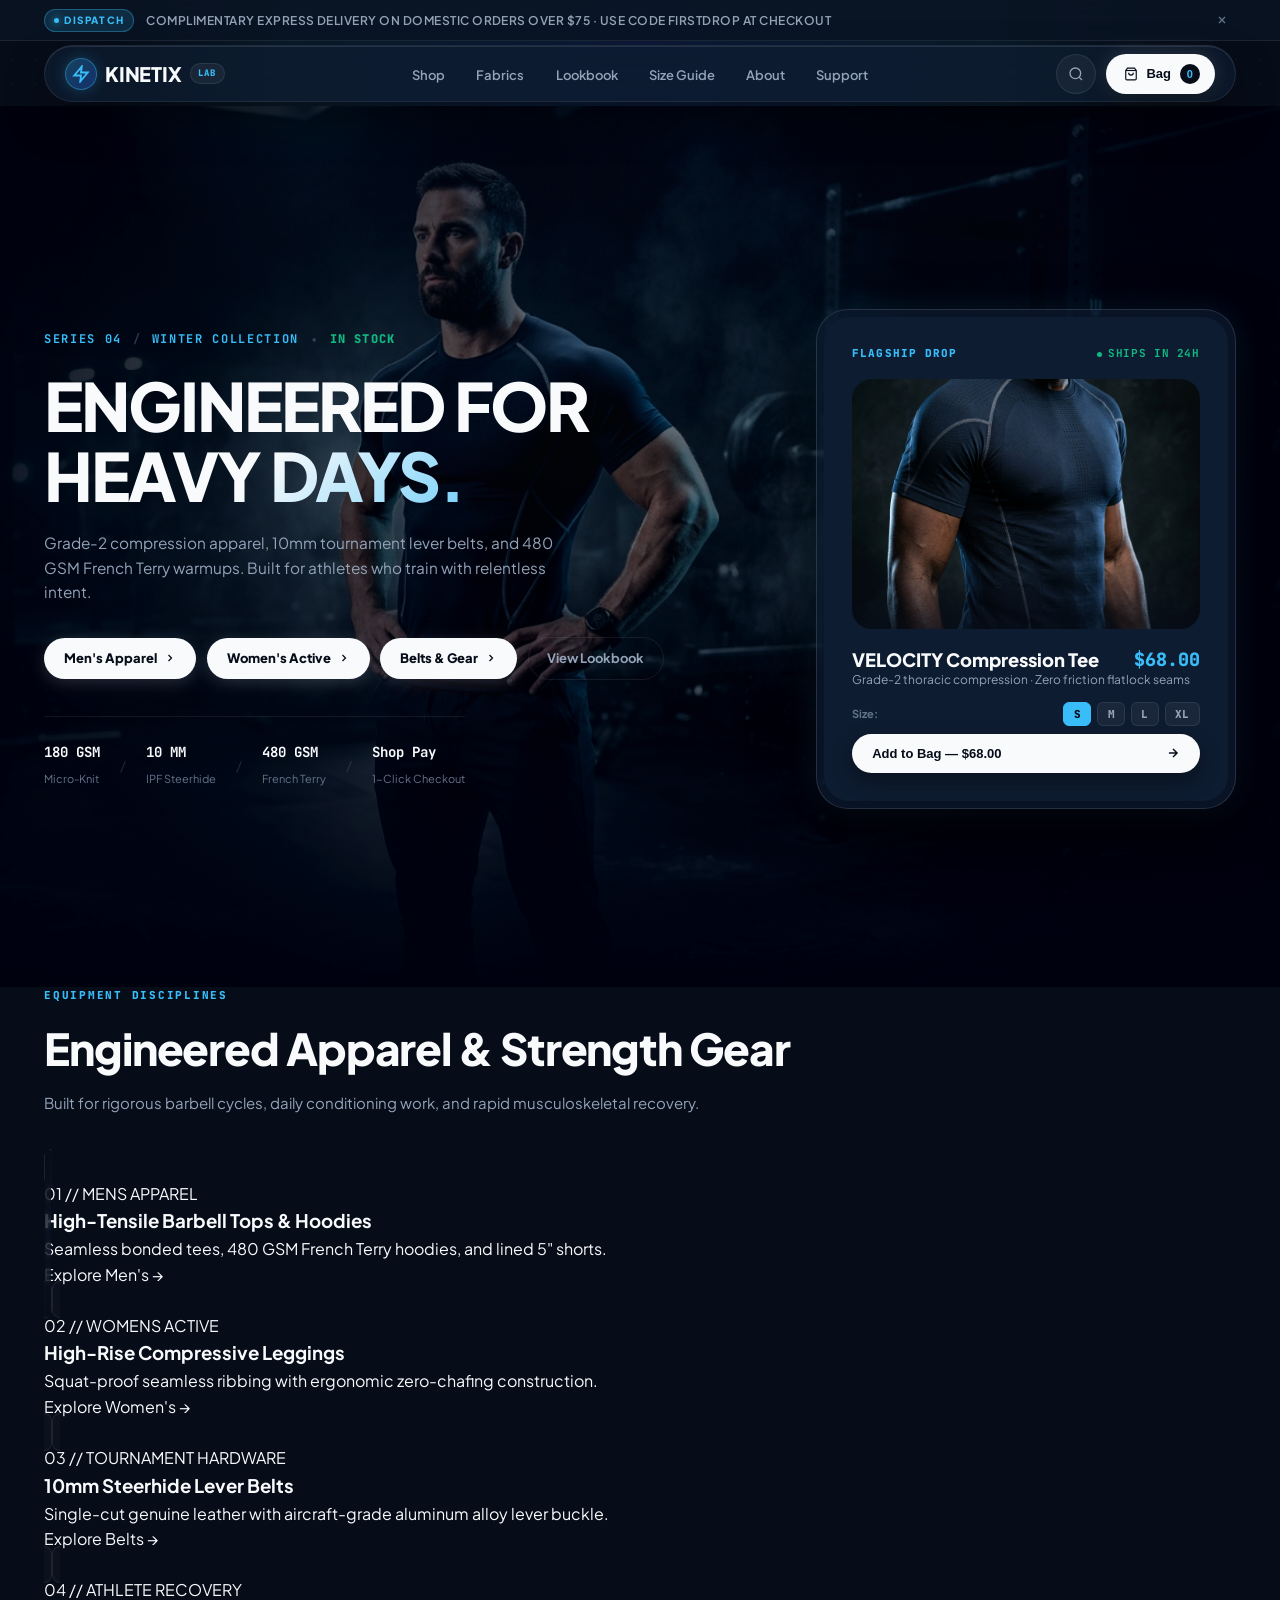
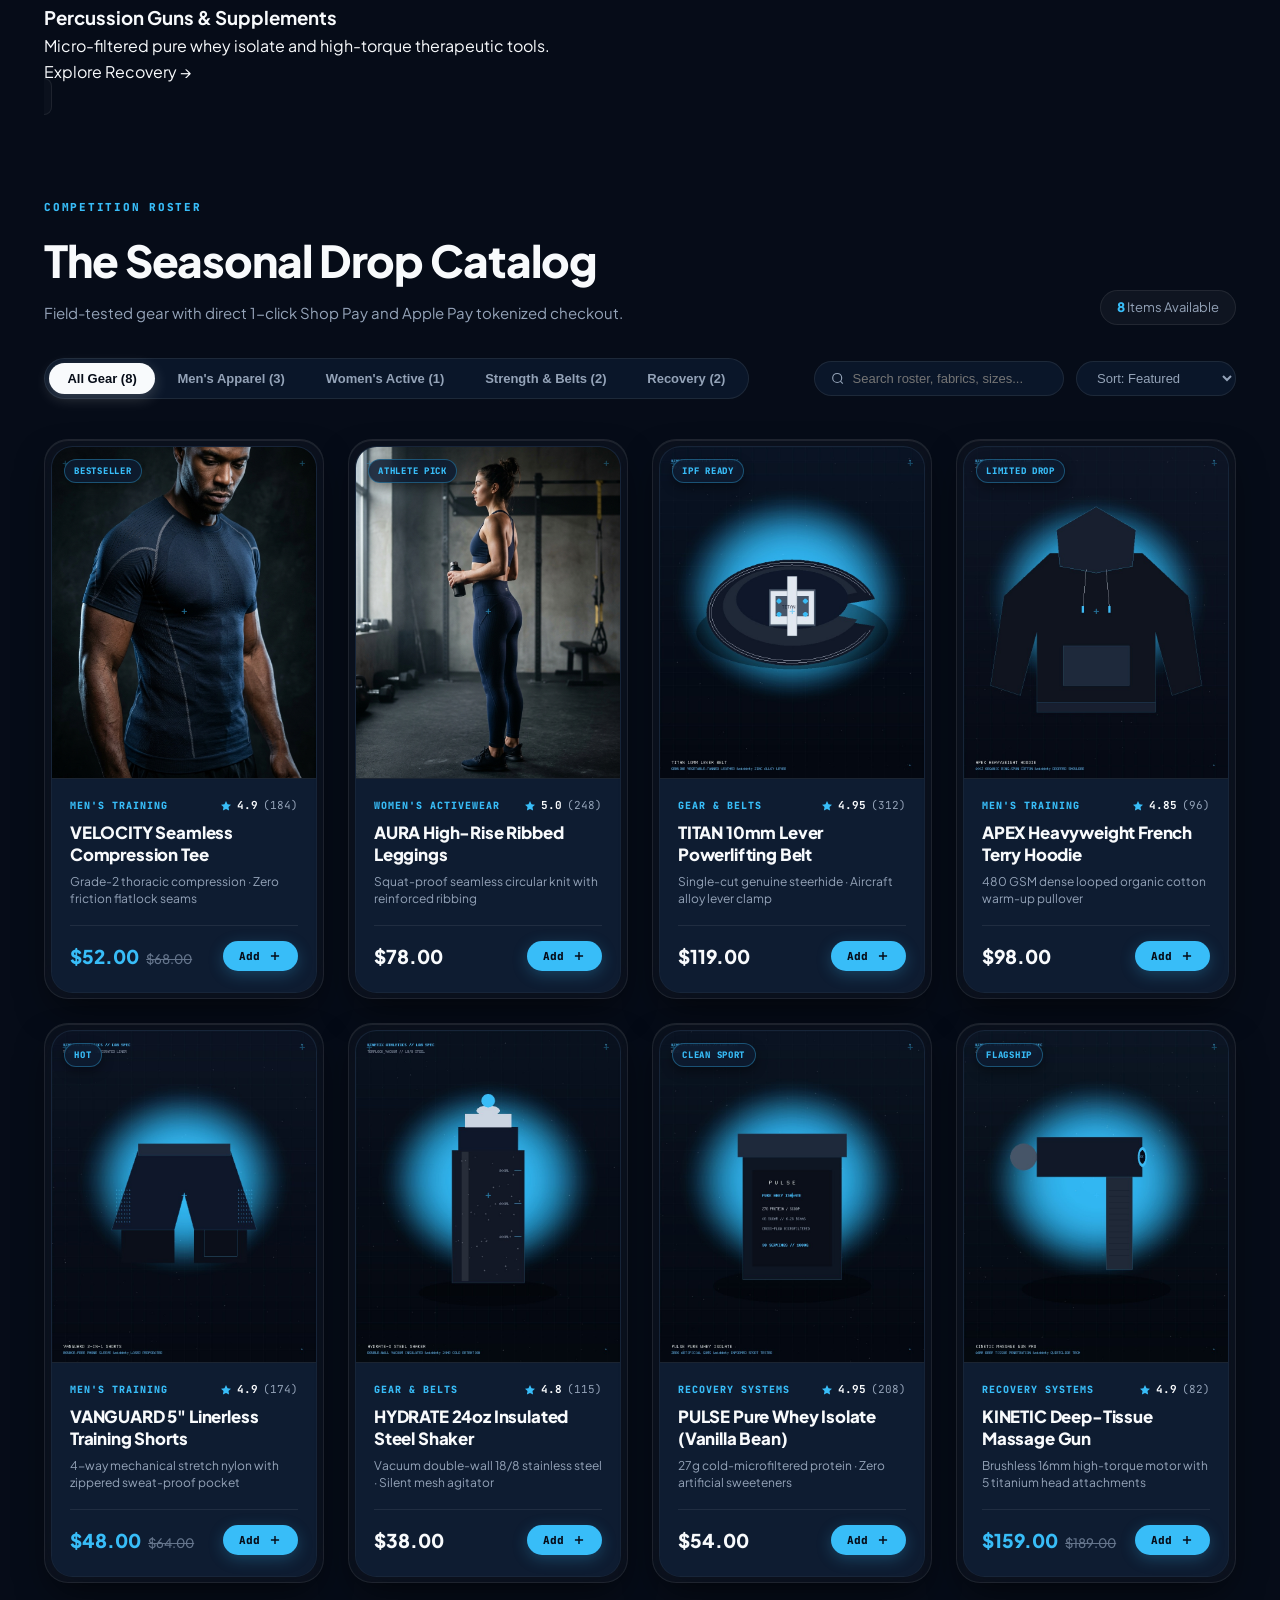
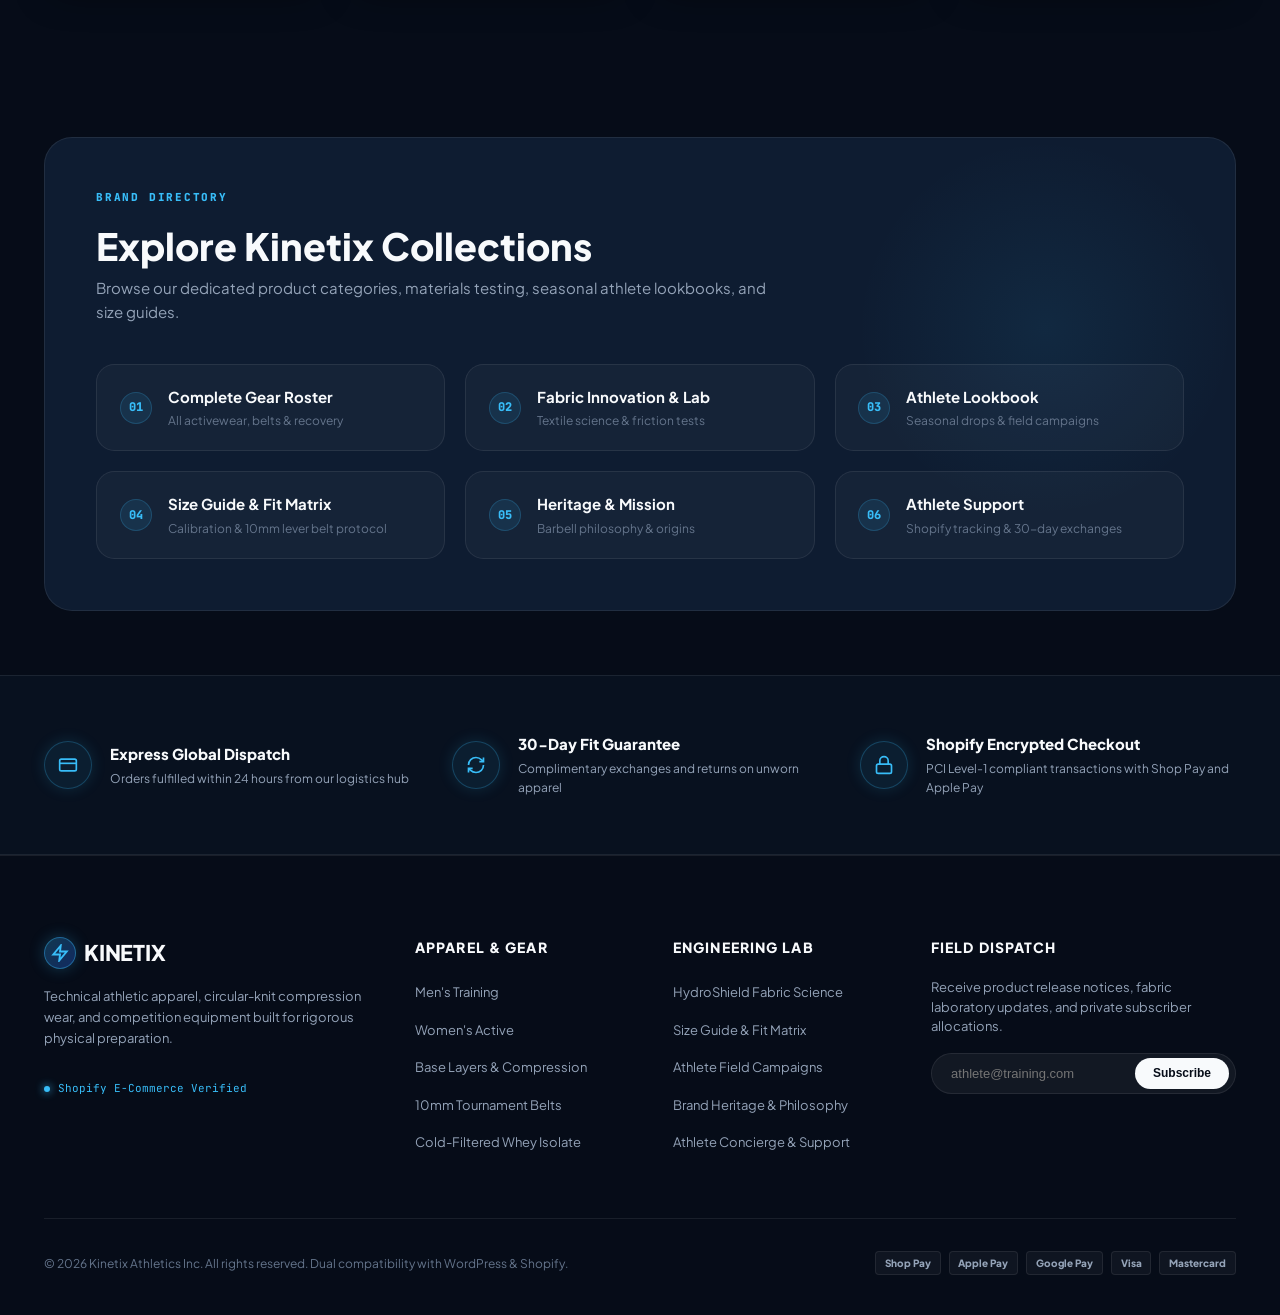
==== commit a5aaf7d6: "Improve catalog grid and static filtering Add responsive four-column product grids and shared card s" ====
--- a/docs/index.html
+++ b/docs/index.html
@@ -248,12 +248,46 @@
 </section>
 <section id="catalog" class="kinetix-catalog-section">
     <div class="kinetix-container">
-        <div class="kinetix-section-header">
-            <span class="header-eyebrow">COMPETITION ROSTER</span>
-            <h2 class="header-title">The Seasonal Drop Catalog</h2>
-            <p class="header-desc">Field-tested gear with direct 1-click Shop Pay and Apple Pay tokenized checkout.</p>
-        </div>
-        <div class="kinetix-product-grid">    <article class="kinetix-product-card kinetix-card-shell kinetix-reveal" data-category="Men&#039;s Training">
+        <!-- Catalog Header -->
+        <div class="catalog-top-bar kinetix-reveal">
+            <div>
+                <span class="header-eyebrow">COMPETITION ROSTER</span>
+                <h2 class="header-title">The Seasonal Drop Catalog</h2>
+                <p class="header-desc" style="color:var(--text-secondary); margin-top:0.4rem; font-size:0.9375rem;">Field-tested gear with direct 1-click Shop Pay and Apple Pay tokenized checkout.</p>
+            </div>
+            <div class="catalog-counter-badge">
+                <span id="kinetix-total-count">8</span> Items Available
+            </div>
+        </div>
+
+        <!-- Filter Controls -->
+        <div class="catalog-filter-controls kinetix-reveal delay-100">
+            <!-- Category Tabs -->
+            <div class="catalog-cat-tabs" role="tablist">
+                <button type="button" class="tab-btn active" data-cat="all">All Gear (8)</button>
+                <button type="button" class="tab-btn" data-cat="men">Men's Apparel (3)</button>
+                <button type="button" class="tab-btn" data-cat="women">Women's Active (1)</button>
+                <button type="button" class="tab-btn" data-cat="gear">Strength &amp; Belts (2)</button>
+                <button type="button" class="tab-btn" data-cat="recovery">Recovery (2)</button>
+            </div>
+
+            <!-- Search & Sort Row -->
+            <div class="catalog-aux-row">
+                <div class="kinetix-search-input-wrap">
+                    <svg width="15" height="15" viewBox="0 0 24 24" fill="none" stroke="currentColor" stroke-width="2"><circle cx="11" cy="11" r="8"/><path d="m21 21-4.3-4.3"/></svg>
+                    <input type="text" id="kinetix-search-input" placeholder="Search roster, fabrics, sizes..." aria-label="Search products">
+                </div>
+                <div class="kinetix-sort-wrap">
+                    <select id="kinetix-sort-select" aria-label="Sort products">
+                        <option value="featured">Sort: Featured</option>
+                        <option value="price_low">Price: Low to High</option>
+                        <option value="price_high">Price: High to Low</option>
+                    </select>
+                </div>
+            </div>
+        </div>
+
+        <div class="kinetix-products-grid kinetix-product-grid" id="kinetix-products-grid">    <article class="kinetix-product-card kinetix-card-shell kinetix-reveal" data-category="Men&#039;s Training">
         <div class="kinetix-card-inner">
             <div class="card-media-wrapper">
                 <div class="kinetix-photo-frame">
--- a/docs/assets/css/theme.css
+++ b/docs/assets/css/theme.css
@@ -896,11 +896,284 @@
     border-color: var(--border-highlight);
 }
 
-/* Products Grid */
-.kinetix-products-grid {
-    display: grid;
-    grid-template-columns: repeat(auto-fill, minmax(285px, 1fr));
-    gap: 2rem;
+/* Products Grid - 4 Columns Desktop Luxury Grid */
+.kinetix-products-grid,
+.kinetix-product-grid {
+    display: grid !important;
+    grid-template-columns: repeat(4, minmax(0, 1fr)) !important;
+    gap: 1.5rem !important;
+    width: 100% !important;
+    margin-top: 1.25rem;
+}
+
+@media (max-width: 1180px) {
+    .kinetix-products-grid,
+    .kinetix-product-grid {
+        grid-template-columns: repeat(3, minmax(0, 1fr)) !important;
+        gap: 1.25rem !important;
+    }
+}
+
+@media (max-width: 860px) {
+    .kinetix-products-grid,
+    .kinetix-product-grid {
+        grid-template-columns: repeat(2, minmax(0, 1fr)) !important;
+        gap: 1rem !important;
+    }
+}
+
+@media (max-width: 520px) {
+    .kinetix-products-grid,
+    .kinetix-product-grid {
+        grid-template-columns: 1fr !important;
+        gap: 1.25rem !important;
+    }
+}
+
+/* Universal Card Shell Architecture */
+.kinetix-product-card,
+.kinetix-card-shell {
+    background: rgba(255, 255, 255, 0.025);
+    border: 1px solid var(--border-glass);
+    border-radius: 1.5rem;
+    padding: 0.35rem;
+    backdrop-filter: blur(24px);
+    -webkit-backdrop-filter: blur(24px);
+    box-shadow: 0 16px 36px -10px rgba(0, 0, 0, 0.6), inset 0 1px 0 rgba(255, 255, 255, 0.08);
+    transition: border-color 0.35s ease, transform 0.35s var(--ease-spring), box-shadow 0.35s ease;
+    position: relative;
+    overflow: hidden;
+    display: flex;
+    flex-direction: column;
+    height: 100%;
+}
+
+.kinetix-product-card:hover,
+.kinetix-card-shell:hover {
+    border-color: var(--border-highlight);
+    transform: translateY(-4px);
+    box-shadow: 0 25px 60px -10px rgba(0, 0, 0, 0.7), 0 0 30px var(--accent-primary-glow);
+}
+
+/* Card Media Wrapper & Photo Frame */
+.card-media-wrapper,
+.kinetix-card-media-wrap {
+    position: relative;
+    background: #08111f;
+    border-bottom: 1px solid var(--border-glass);
+    overflow: hidden;
+    border-radius: calc(1.5rem - 0.35rem) calc(1.5rem - 0.35rem) 0 0;
+}
+
+.kinetix-photo-frame {
+    aspect-ratio: 4 / 5;
+    width: 100%;
+    position: relative;
+    overflow: hidden;
+    background: #08111f;
+    display: flex;
+    align-items: center;
+    justify-content: center;
+}
+
+.kinetix-product-photo,
+.kinetix-card-photo {
+    width: 100%;
+    height: 100%;
+    object-fit: cover;
+    object-position: center;
+    display: block;
+    transition: transform 0.65s var(--ease-spring), filter 0.5s ease;
+}
+
+.kinetix-card-shell:hover .kinetix-product-photo,
+.kinetix-card-shell:hover .kinetix-card-photo,
+.kinetix-product-card:hover .kinetix-card-photo {
+    transform: scale(1.05);
+    filter: contrast(1.05) brightness(1.02);
+}
+
+/* Card Badges */
+.card-badges-row,
+.kinetix-card-badges {
+    position: absolute;
+    top: 0.75rem;
+    left: 0.75rem;
+    display: flex;
+    gap: 0.35rem;
+    z-index: 6;
+    pointer-events: none;
+}
+
+.kinetix-badge,
+.badge-pill {
+    font-family: var(--font-mono);
+    font-size: 0.5625rem;
+    font-weight: 800;
+    letter-spacing: 0.08em;
+    padding: 0.25rem 0.6rem;
+    border-radius: 9999px;
+    background: rgba(14, 28, 49, 0.85);
+    color: var(--accent-primary);
+    border: 1px solid rgba(56, 189, 248, 0.35);
+    backdrop-filter: blur(8px);
+    -webkit-backdrop-filter: blur(8px);
+    box-shadow: 0 4px 12px rgba(0, 0, 0, 0.4);
+    text-transform: uppercase;
+}
+
+/* Card Body Content */
+.card-body-content,
+.kinetix-card-body {
+    padding: 1.15rem 1.15rem 1.25rem;
+    display: flex;
+    flex-direction: column;
+    flex: 1;
+    background: var(--bg-surface);
+    border-radius: 0 0 calc(1.5rem - 0.35rem) calc(1.5rem - 0.35rem);
+}
+
+.card-meta-line,
+.kinetix-card-meta-row {
+    display: flex;
+    justify-content: space-between;
+    align-items: center;
+    margin-bottom: 0.45rem;
+}
+
+.product-category,
+.kinetix-cat-name {
+    font-family: var(--font-mono);
+    font-size: 0.625rem;
+    text-transform: uppercase;
+    letter-spacing: 0.1em;
+    font-weight: 800;
+    color: var(--accent-primary);
+}
+
+.product-rating,
+.kinetix-rating-pill {
+    display: flex;
+    align-items: center;
+    gap: 0.3rem;
+    font-size: 0.6875rem;
+    color: var(--text-secondary);
+    font-family: var(--font-mono);
+}
+
+.product-rating svg,
+.kinetix-rating-pill svg {
+    color: var(--accent-primary);
+    fill: var(--accent-primary);
+}
+
+.product-rating strong {
+    color: var(--text-primary);
+    font-weight: 700;
+}
+
+.product-title,
+.kinetix-card-title {
+    font-family: var(--font-display);
+    font-size: 1.05rem;
+    font-weight: 800;
+    margin-bottom: 0.35rem;
+    line-height: 1.35;
+    color: var(--text-primary);
+    letter-spacing: -0.01em;
+}
+
+.product-title a,
+.kinetix-card-title a {
+    color: inherit;
+    text-decoration: none;
+    transition: color 0.2s ease;
+}
+
+.product-title a:hover,
+.kinetix-card-title a:hover {
+    color: var(--accent-primary);
+}
+
+.product-subtitle,
+.kinetix-card-subtitle {
+    font-size: 0.75rem;
+    color: var(--text-secondary);
+    line-height: 1.45;
+    margin-bottom: 1.1rem;
+    display: -webkit-box;
+    -webkit-line-clamp: 2;
+    -webkit-box-orient: vertical;
+    overflow: hidden;
+}
+
+.card-footer-action,
+.kinetix-card-footer {
+    display: flex;
+    align-items: center;
+    justify-content: space-between;
+    padding-top: 0.95rem;
+    border-top: 1px solid var(--border-glass);
+    margin-top: auto;
+    gap: 0.75rem;
+}
+
+.price-box,
+.kinetix-card-price {
+    display: flex;
+    align-items: baseline;
+    gap: 0.45rem;
+    font-family: var(--font-display);
+    font-size: 1.1875rem;
+    font-weight: 800;
+    color: var(--text-primary);
+}
+
+.sale-price,
+.kinetix-price-sale {
+    color: var(--accent-primary);
+    font-weight: 800;
+}
+
+.regular-price.strike,
+.kinetix-price-orig del {
+    color: var(--text-muted);
+    font-size: 0.8125rem;
+    text-decoration: line-through;
+    font-weight: 500;
+}
+
+.btn-card-add,
+.kinetix-btn-cart {
+    display: inline-flex;
+    align-items: center;
+    gap: 0.45rem;
+    background: var(--accent-primary);
+    color: var(--bg-deep);
+    border: none;
+    border-radius: 9999px;
+    padding: 0.5rem 1rem;
+    font-family: var(--font-mono);
+    font-size: 0.6875rem;
+    font-weight: 800;
+    letter-spacing: 0.04em;
+    cursor: pointer;
+    box-shadow: 0 4px 15px rgba(56, 189, 248, 0.25);
+    transition: transform 0.2s var(--ease-spring), box-shadow 0.2s ease, background-color 0.2s ease;
+    touch-action: manipulation;
+    white-space: nowrap;
+}
+
+.btn-card-add:hover,
+.kinetix-btn-cart:hover {
+    background: #ffffff;
+    transform: translateY(-2px);
+    box-shadow: 0 6px 20px rgba(56, 189, 248, 0.4);
+}
+
+.btn-card-add:active,
+.kinetix-btn-cart:active {
+    transform: scale(0.96);
 }
 
 /* Card Styling with CAD Crosshairs & Glass Shine */
@@ -1911,9 +2184,10 @@
         width: 100%;
     }
 
-    .kinetix-products-grid {
-        grid-template-columns: repeat(2, 1fr);
-        gap: 1.25rem;
+    .kinetix-products-grid,
+    .kinetix-product-grid {
+        grid-template-columns: repeat(2, 1fr) !important;
+        gap: 1.25rem !important;
     }
     .stage-athlete-card {
         height: 320px;
@@ -1947,7 +2221,8 @@
         gap: 1.25rem;
     }
     .cat-graphic-icon { display: none; }
-    .kinetix-products-grid { grid-template-columns: 1fr; }
+    .kinetix-products-grid,
+    .kinetix-product-grid { grid-template-columns: 1fr !important; }
 
     .lookbook-inner { padding: 1.5rem 1.15rem; border-radius: 1.25rem; }
     .stage-athlete-card { height: 280px; }
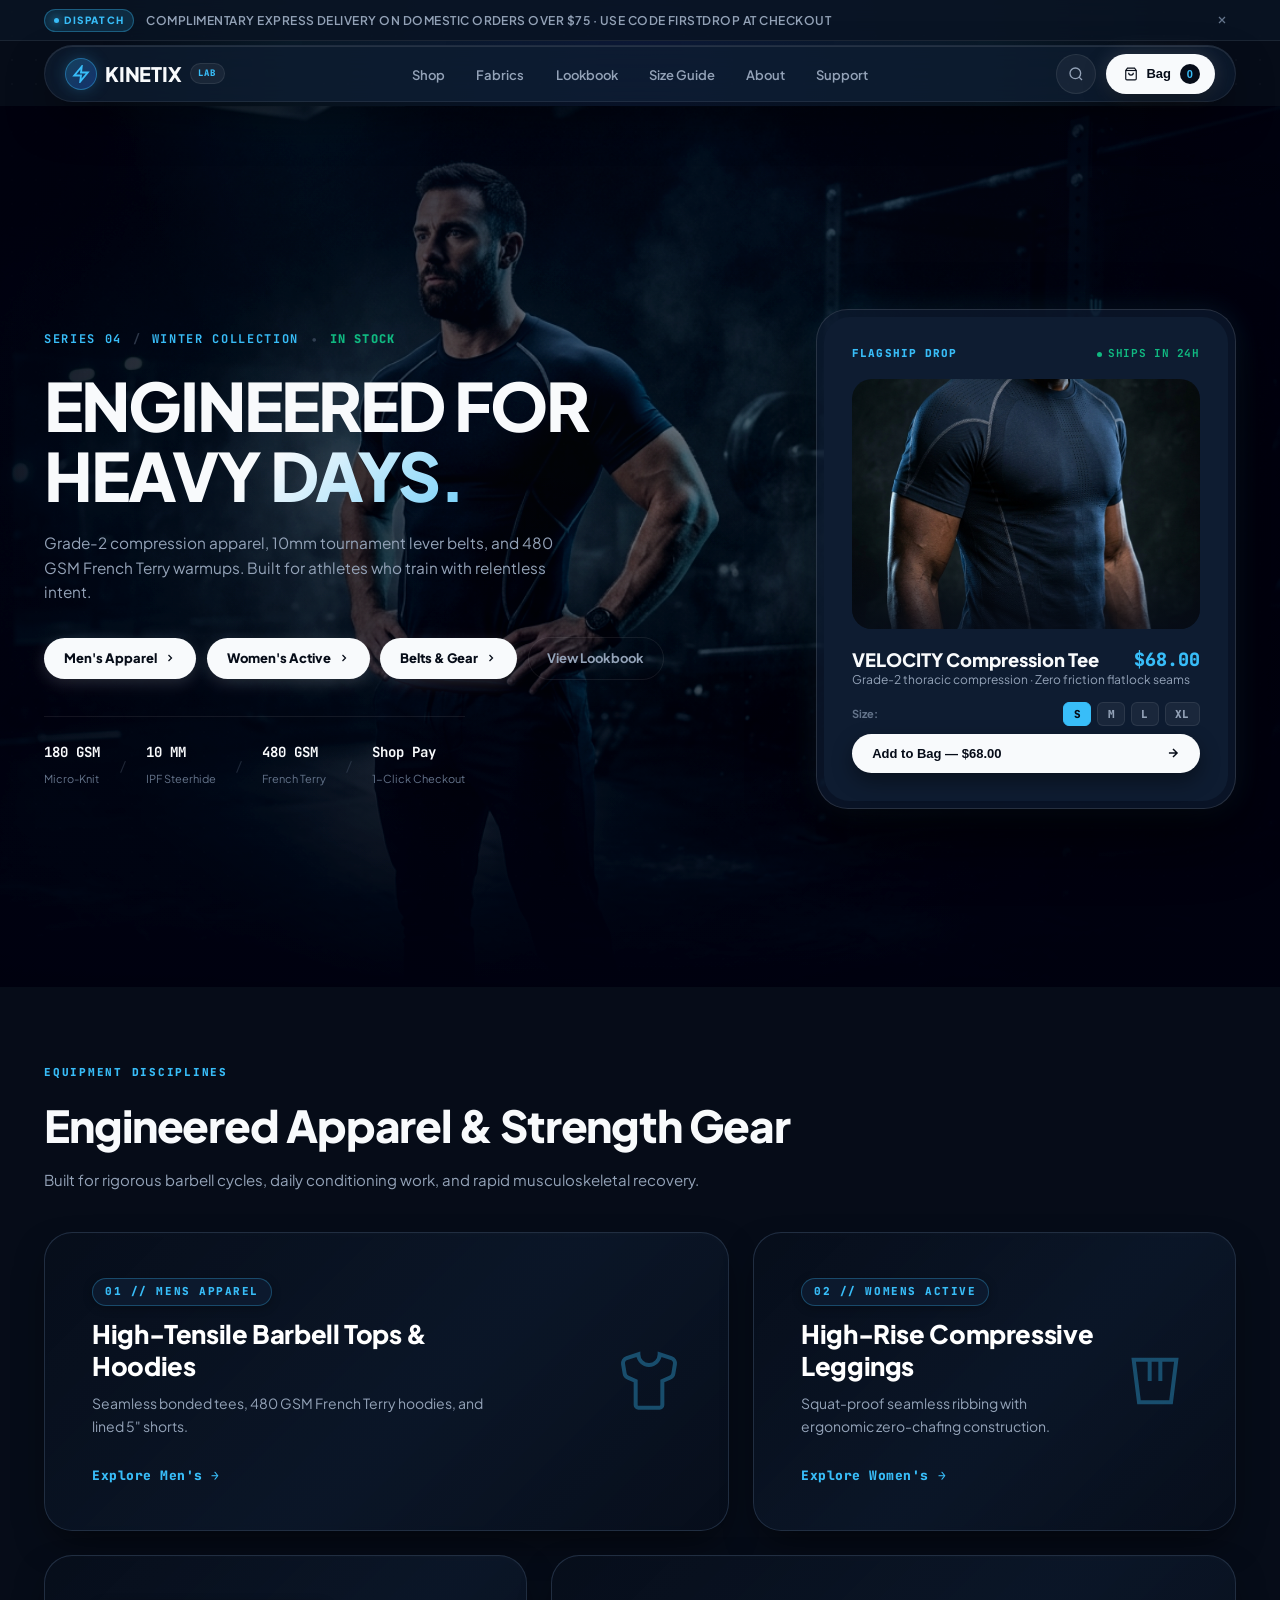
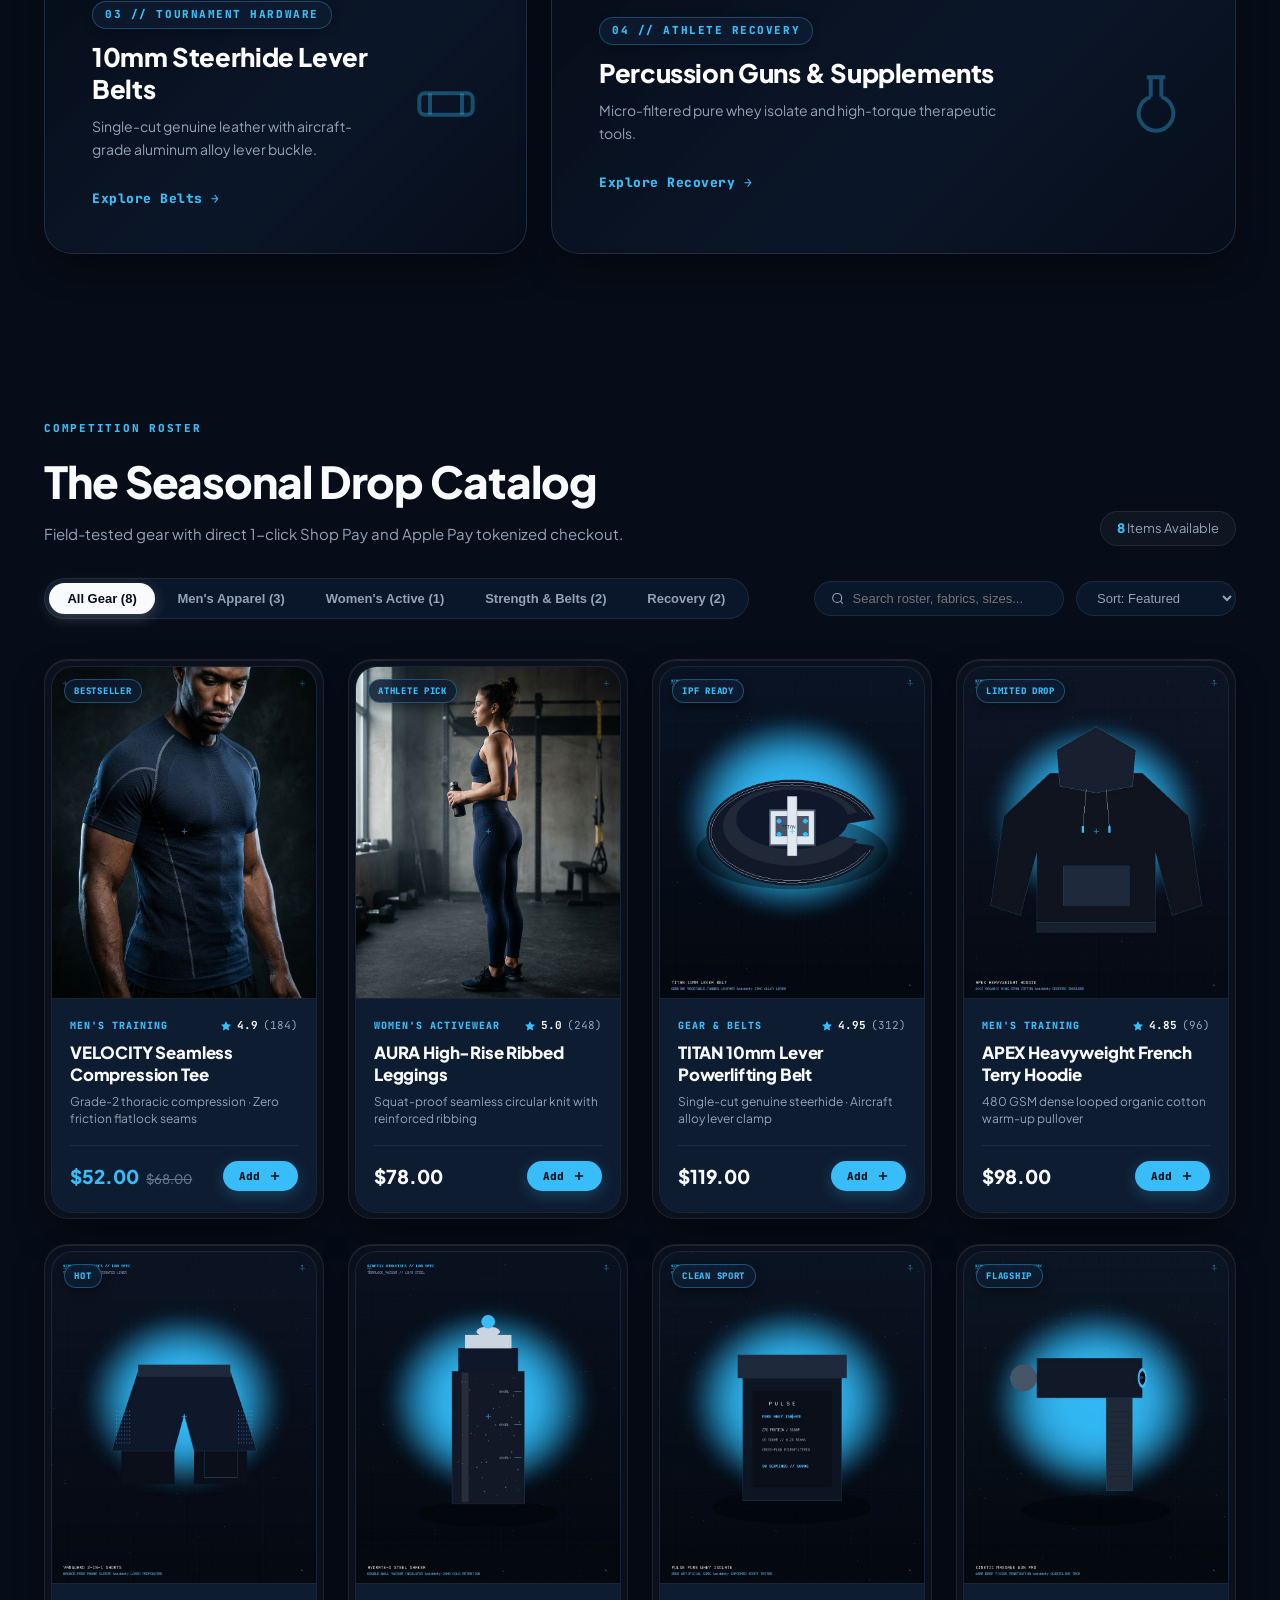
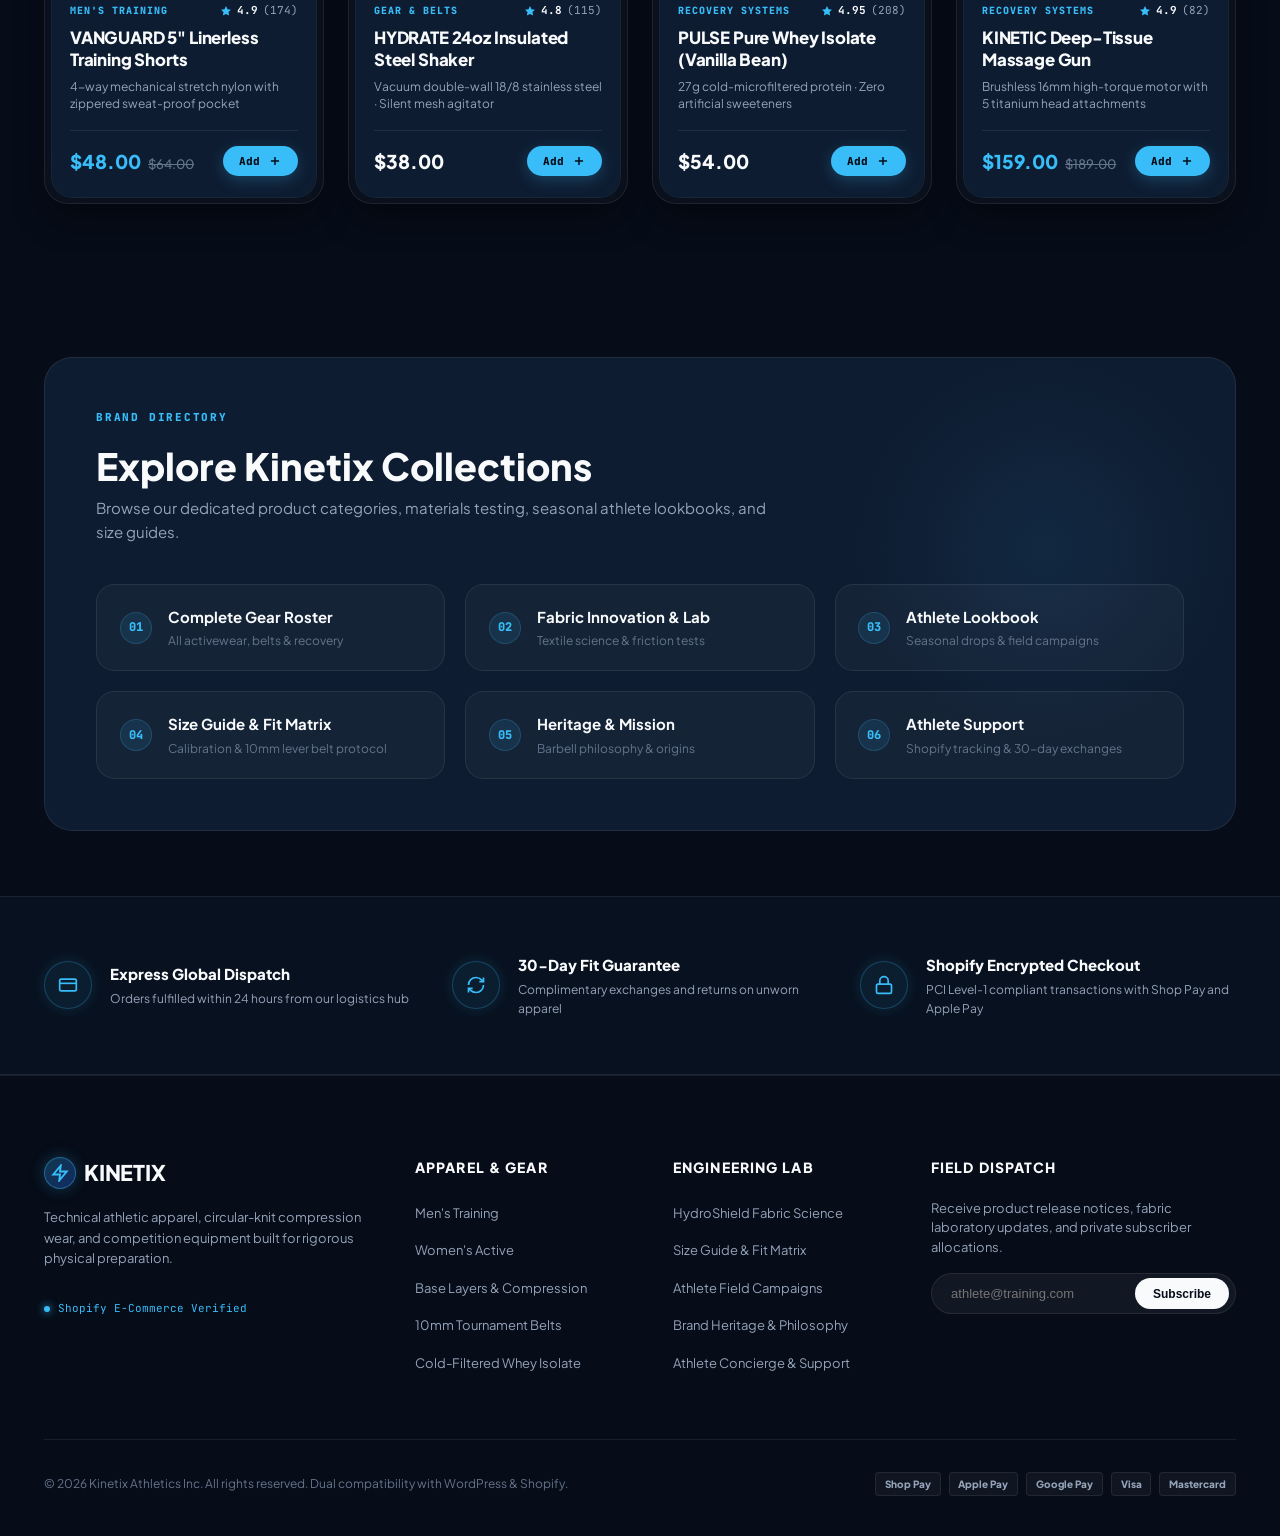
==== commit 6a35197f: "Unify category bento grid layouts Apply shared responsive styling to category cards, align the docum" ====
--- a/docs/index.html
+++ b/docs/index.html
@@ -203,44 +203,71 @@
         </div>
     </div>
 </section>
-<section id="categories" class="kinetix-bento-section">
+<section id="categories" class="kinetix-category-section kinetix-bento-section">
     <div class="kinetix-container">
-        <div class="kinetix-section-header">
+        <div class="kinetix-section-header kinetix-reveal">
             <span class="header-eyebrow">EQUIPMENT DISCIPLINES</span>
-            <h2 class="header-title">Engineered Apparel & Strength Gear</h2>
+            <h2 class="header-title">Engineered Apparel &amp; Strength Gear</h2>
             <p class="header-desc">Built for rigorous barbell cycles, daily conditioning work, and rapid musculoskeletal recovery.</p>
         </div>
-        <div class="kinetix-bento-grid">
-            <a href="shop.html" class="cat-bento-card bento-hero kinetix-reveal" style="--bento-bg: url('assets/images/cat-mens.jpg');">
-                <div class="bento-card-inner">
-                    <span class="bento-badge">01 // MENS APPAREL</span>
-                    <h3 class="bento-title">High-Tensile Barbell Tops & Hoodies</h3>
-                    <p class="bento-meta">Seamless bonded tees, 480 GSM French Terry hoodies, and lined 5" shorts.</p>
-                    <span class="bento-link">Explore Men's &rarr;</span>
+        <div class="category-bento-grid kinetix-bento-grid">
+            <!-- 01 Men's Apparel -->
+            <a href="shop.html" class="cat-bento-card bento-span-7 bento-hero kinetix-reveal" style="--bento-bg: url('assets/images/cat-mens.jpg');">
+                <div class="cat-card-inner bento-card-inner">
+                    <div class="cat-info">
+                        <span class="cat-pill bento-badge">01 // MENS APPAREL</span>
+                        <h3 class="cat-heading bento-title">High-Tensile Barbell Tops &amp; Hoodies</h3>
+                        <p class="cat-desc bento-meta">Seamless bonded tees, 480 GSM French Terry hoodies, and lined 5" shorts.</p>
+                        <span class="cat-link bento-link">Explore Men's &rarr;</span>
+                    </div>
+                    <div class="cat-graphic-icon">
+                        <svg width="64" height="64" viewBox="0 0 24 24" fill="none" stroke="currentColor" stroke-width="1.5"><path d="M20.38 3.46 16 2a4 4 0 0 1-8 0L3.62 3.46a2 2 0 0 0-1.34 2.23l.58 3.5a2 2 0 0 0 1.25 1.55L7 12v9a1 1 0 0 0 1 1h8a1 1 0 0 0 1-1v-9l2.89-1.26a2 2 0 0 0 1.25-1.55l.58-3.5a2 2 0 0 0-1.34-2.23z"/></svg>
+                    </div>
                 </div>
             </a>
-            <a href="shop.html" class="cat-bento-card kinetix-reveal delay-100" style="--bento-bg: url('assets/images/cat-womens.jpg');">
-                <div class="bento-card-inner">
-                    <span class="bento-badge">02 // WOMENS ACTIVE</span>
-                    <h3 class="bento-title">High-Rise Compressive Leggings</h3>
-                    <p class="bento-meta">Squat-proof seamless ribbing with ergonomic zero-chafing construction.</p>
-                    <span class="bento-link">Explore Women's &rarr;</span>
+
+            <!-- 02 Women's Active -->
+            <a href="shop.html" class="cat-bento-card bento-span-5 kinetix-reveal delay-100" style="--bento-bg: url('assets/images/cat-womens.jpg');">
+                <div class="cat-card-inner bento-card-inner">
+                    <div class="cat-info">
+                        <span class="cat-pill bento-badge">02 // WOMENS ACTIVE</span>
+                        <h3 class="cat-heading bento-title">High-Rise Compressive Leggings</h3>
+                        <p class="cat-desc bento-meta">Squat-proof seamless ribbing with ergonomic zero-chafing construction.</p>
+                        <span class="cat-link bento-link">Explore Women's &rarr;</span>
+                    </div>
+                    <div class="cat-graphic-icon">
+                        <svg width="64" height="64" viewBox="0 0 24 24" fill="none" stroke="currentColor" stroke-width="1.5"><path d="M4 4h16l-2 16H6L4 4zM10 4v8M14 4v8"/></svg>
+                    </div>
                 </div>
             </a>
-            <a href="shop.html" class="cat-bento-card kinetix-reveal delay-200" style="--bento-bg: url('assets/images/cat-gear.jpg');">
-                <div class="bento-card-inner">
-                    <span class="bento-badge">03 // TOURNAMENT HARDWARE</span>
-                    <h3 class="bento-title">10mm Steerhide Lever Belts</h3>
-                    <p class="bento-meta">Single-cut genuine leather with aircraft-grade aluminum alloy lever buckle.</p>
-                    <span class="bento-link">Explore Belts &rarr;</span>
+
+            <!-- 03 Tournament Hardware -->
+            <a href="shop.html" class="cat-bento-card bento-span-5 kinetix-reveal delay-200" style="--bento-bg: url('assets/images/cat-gear.jpg');">
+                <div class="cat-card-inner bento-card-inner">
+                    <div class="cat-info">
+                        <span class="cat-pill bento-badge">03 // TOURNAMENT HARDWARE</span>
+                        <h3 class="cat-heading bento-title">10mm Steerhide Lever Belts</h3>
+                        <p class="cat-desc bento-meta">Single-cut genuine leather with aircraft-grade aluminum alloy lever buckle.</p>
+                        <span class="cat-link bento-link">Explore Belts &rarr;</span>
+                    </div>
+                    <div class="cat-graphic-icon">
+                        <svg width="64" height="64" viewBox="0 0 24 24" fill="none" stroke="currentColor" stroke-width="1.5"><rect width="20" height="8" x="2" y="8" rx="2"/><line x1="6" x2="6" y1="8" y2="16"/><line x1="18" x2="18" y1="8" y2="16"/></svg>
+                    </div>
                 </div>
             </a>
-            <a href="shop.html" class="cat-bento-card kinetix-reveal delay-300" style="--bento-bg: url('assets/images/cat-recovery.jpg');">
-                <div class="bento-card-inner">
-                    <span class="bento-badge">04 // ATHLETE RECOVERY</span>
-                    <h3 class="bento-title">Percussion Guns & Supplements</h3>
-                    <p class="bento-meta">Micro-filtered pure whey isolate and high-torque therapeutic tools.</p>
-                    <span class="bento-link">Explore Recovery &rarr;</span>
+
+            <!-- 04 Athlete Recovery -->
+            <a href="shop.html" class="cat-bento-card bento-span-7 kinetix-reveal delay-300" style="--bento-bg: url('assets/images/cat-recovery.jpg');">
+                <div class="cat-card-inner bento-card-inner">
+                    <div class="cat-info">
+                        <span class="cat-pill bento-badge">04 // ATHLETE RECOVERY</span>
+                        <h3 class="cat-heading bento-title">Percussion Guns &amp; Supplements</h3>
+                        <p class="cat-desc bento-meta">Micro-filtered pure whey isolate and high-torque therapeutic tools.</p>
+                        <span class="cat-link bento-link">Explore Recovery &rarr;</span>
+                    </div>
+                    <div class="cat-graphic-icon">
+                        <svg width="64" height="64" viewBox="0 0 24 24" fill="none" stroke="currentColor" stroke-width="1.5"><path d="M10 2v7.31M14 9.3V1.99M8.5 2h7M14 9.3a6.5 6.5 0 1 1-4 0"/></svg>
+                    </div>
                 </div>
             </a>
         </div>
--- a/docs/assets/css/theme.css
+++ b/docs/assets/css/theme.css
@@ -706,84 +706,187 @@
 }
 .text-center { text-align: center; }
 
-.category-bento-grid {
-    display: grid;
-    grid-template-columns: repeat(12, 1fr);
-    gap: 1.5rem;
-}
-.bento-span-7 { grid-column: span 7; }
-.bento-span-5 { grid-column: span 5; }
+/* 6. CATEGORY BENTO GRID ARCHITECTURE (DUAL 12-COLUMN ASYMMETRIC GRID) */
+.category-bento-grid,
+.kinetix-bento-grid {
+    display: grid !important;
+    grid-template-columns: repeat(12, 1fr) !important;
+    gap: 1.5rem !important;
+    width: 100% !important;
+}
+
+.bento-span-7,
+.cat-bento-card.bento-span-7,
+.cat-bento-card.bento-hero {
+    grid-column: span 7 !important;
+}
+
+.bento-span-5,
+.cat-bento-card.bento-span-5 {
+    grid-column: span 5 !important;
+}
 
 .cat-bento-card {
-    background: rgba(255, 255, 255, 0.025);
-    border: 1px solid var(--border-glass);
-    border-radius: 1.75rem;
-    padding: 0.45rem;
-    backdrop-filter: blur(24px);
-    transition: transform 0.35s var(--ease-spring), border-color 0.3s, box-shadow 0.35s;
-    position: relative;
-    overflow: hidden;
-}
+    display: flex !important;
+    flex-direction: column !important;
+    text-decoration: none !important;
+    background-color: var(--bg-surface) !important;
+    background-image: var(--bento-bg) !important;
+    background-size: cover !important;
+    background-position: center !important;
+    border: 1px solid var(--border-glass) !important;
+    border-radius: 1.75rem !important;
+    padding: 0.45rem !important;
+    backdrop-filter: blur(24px) !important;
+    -webkit-backdrop-filter: blur(24px) !important;
+    transition: transform 0.35s var(--ease-spring), border-color 0.3s, box-shadow 0.35s !important;
+    position: relative !important;
+    overflow: hidden !important;
+    box-shadow: 0 16px 36px -10px rgba(0, 0, 0, 0.6), inset 0 1px 0 rgba(255, 255, 255, 0.08) !important;
+    min-height: 290px !important;
+    width: 100% !important;
+    box-sizing: border-box !important;
+}
+
+.cat-bento-card::before {
+    content: '';
+    position: absolute;
+    inset: 0;
+    background: linear-gradient(135deg, rgba(6, 12, 24, 0.90) 0%, rgba(10, 20, 36, 0.72) 55%, rgba(6, 12, 24, 0.88) 100%);
+    backdrop-filter: blur(2px);
+    -webkit-backdrop-filter: blur(2px);
+    transition: opacity 0.4s ease;
+    z-index: 1;
+    pointer-events: none;
+}
+
+.cat-bento-card:hover::before {
+    background: linear-gradient(135deg, rgba(6, 12, 24, 0.82) 0%, rgba(10, 20, 36, 0.62) 55%, rgba(6, 12, 24, 0.78) 100%);
+}
+
 .cat-bento-card:hover {
-    transform: translateY(-4px);
-    border-color: var(--border-highlight);
-    box-shadow: 0 20px 45px -8px rgba(0, 0, 0, 0.7), 0 0 25px var(--accent-primary-glow);
-}
-.cat-card-inner {
-    background: var(--bg-surface);
-    border-radius: calc(1.75rem - 0.4rem);
-    padding: 2.5rem;
-    height: 100%;
-    display: flex;
-    justify-content: space-between;
-    align-items: center;
-    position: relative;
-    overflow: hidden;
-    box-sizing: border-box;
-}
-.cat-pill {
-    font-family: var(--font-mono);
-    font-size: 0.625rem;
-    font-weight: 800;
-    letter-spacing: 0.14em;
-    color: var(--accent-primary);
-    margin-bottom: 0.65rem;
-    display: block;
-}
-.cat-heading {
-    font-family: var(--font-display);
-    font-size: 1.45rem;
-    font-weight: 800;
-    margin-bottom: 0.65rem;
-    line-height: 1.25;
-    color: var(--text-primary);
-}
-.cat-desc {
-    color: var(--text-secondary);
-    font-size: 0.875rem;
-    margin-bottom: 1.5rem;
-    max-width: 340px;
-    line-height: 1.6;
-}
-.cat-link {
-    font-size: 0.8125rem;
-    font-weight: 800;
-    color: var(--accent-primary);
-    display: inline-flex;
-    align-items: center;
-    gap: 0.35rem;
-    transition: transform 0.2s ease;
-}
-.cat-bento-card:hover .cat-link {
-    transform: translateX(4px);
-}
+    transform: translateY(-4px) !important;
+    border-color: var(--border-highlight) !important;
+    box-shadow: 0 20px 45px -8px rgba(0, 0, 0, 0.7), 0 0 25px var(--accent-primary-glow) !important;
+}
+
+.cat-card-inner,
+.bento-card-inner {
+    background: transparent !important;
+    border-radius: calc(1.75rem - 0.45rem) !important;
+    padding: 2.25rem 2.5rem !important;
+    height: 100% !important;
+    min-height: 260px !important;
+    display: flex !important;
+    justify-content: space-between !important;
+    align-items: center !important;
+    position: relative !important;
+    z-index: 2 !important;
+    box-sizing: border-box !important;
+    width: 100% !important;
+}
+
+.cat-info {
+    flex: 1;
+    max-width: 440px;
+}
+
+.cat-pill,
+.bento-badge {
+    font-family: var(--font-mono) !important;
+    font-size: 0.6875rem !important;
+    font-weight: 800 !important;
+    letter-spacing: 0.14em !important;
+    color: var(--accent-primary) !important;
+    margin-bottom: 0.75rem !important;
+    display: inline-block !important;
+    background: rgba(14, 28, 49, 0.85) !important;
+    border: 1px solid rgba(56, 189, 248, 0.3) !important;
+    padding: 0.25rem 0.75rem !important;
+    border-radius: 9999px !important;
+    text-transform: uppercase !important;
+    box-shadow: 0 2px 10px rgba(0, 0, 0, 0.3) !important;
+}
+
+.cat-heading,
+.bento-title {
+    font-family: var(--font-display) !important;
+    font-size: clamp(1.35rem, 2vw, 1.75rem) !important;
+    font-weight: 800 !important;
+    margin-bottom: 0.65rem !important;
+    line-height: 1.25 !important;
+    color: #ffffff !important;
+    letter-spacing: -0.015em !important;
+}
+
+.cat-desc,
+.bento-meta {
+    color: var(--text-secondary) !important;
+    font-size: 0.875rem !important;
+    margin-bottom: 1.5rem !important;
+    max-width: 420px !important;
+    line-height: 1.6 !important;
+}
+
+.cat-link,
+.bento-link {
+    font-family: var(--font-mono) !important;
+    font-size: 0.8125rem !important;
+    font-weight: 800 !important;
+    color: var(--accent-primary) !important;
+    display: inline-flex !important;
+    align-items: center !important;
+    gap: 0.45rem !important;
+    letter-spacing: 0.04em !important;
+    transition: transform 0.2s ease, color 0.2s ease !important;
+    text-decoration: none !important;
+}
+
+.cat-bento-card:hover .cat-link,
+.cat-bento-card:hover .bento-link {
+    transform: translateX(6px) !important;
+    color: #ffffff !important;
+}
+
 .cat-graphic-icon {
-    color: rgba(56, 189, 248, 0.4);
-    transition: transform 0.4s var(--ease-spring), color 0.3s;
-}
+    color: rgba(56, 189, 248, 0.35) !important;
+    display: flex !important;
+    align-items: center !important;
+    justify-content: center !important;
+    flex-shrink: 0 !important;
+    margin-left: 1.5rem !important;
+    transition: transform 0.4s var(--ease-spring), color 0.3s !important;
+}
+
 .cat-bento-card:hover .cat-graphic-icon {
-    transform: scale(1.1) rotate(5deg);
-    color: var(--accent-primary);
+    transform: scale(1.12) rotate(4deg) !important;
+    color: var(--accent-primary) !important;
+}
+
+@media (max-width: 991px) {
+    .category-bento-grid,
+    .kinetix-bento-grid {
+        grid-template-columns: 1fr !important;
+        gap: 1.25rem !important;
+    }
+    .bento-span-7,
+    .bento-span-5,
+    .cat-bento-card.bento-span-7,
+    .cat-bento-card.bento-span-5,
+    .cat-bento-card.bento-hero {
+        grid-column: span 1 !important;
+    }
+}
+
+@media (max-width: 680px) {
+    .cat-graphic-icon {
+        display: none !important;
+    }
+    .cat-card-inner,
+    .bento-card-inner {
+        padding: 1.75rem 1.25rem !important;
+        min-height: auto !important;
+    }
 }
 
 /* 7. CATALOG GRID & HARDWARE PRODUCT CARDS */
@@ -2214,7 +2317,8 @@
         justify-content: center;
     }
     .kinetix-hero-metrics { grid-template-columns: repeat(2, 1fr); }
-    .cat-card-inner {
+    .cat-card-inner,
+    .bento-card-inner {
         padding: 1.5rem 1.25rem;
         flex-direction: column;
         align-items: flex-start;
@@ -3061,30 +3165,7 @@
                 linear-gradient(180deg, transparent 65%, var(--bg-deep) 100%);
     pointer-events: none;
 }
-.cat-bento-card {
-    background-image: var(--bento-bg);
-    background-size: cover;
-    background-position: center;
-    position: relative;
-    overflow: hidden;
-}
-.cat-bento-card::before {
-    content: '';
-    position: absolute;
-    inset: 0;
-    background: linear-gradient(135deg, rgba(6, 12, 24, 0.92) 0%, rgba(10, 20, 36, 0.78) 50%, rgba(6, 12, 24, 0.90) 100%);
-    backdrop-filter: blur(2px);
-    -webkit-backdrop-filter: blur(2px);
-    transition: opacity 0.4s ease;
-    z-index: 0;
-}
-.cat-bento-card:hover::before {
-    opacity: 0.80;
-}
-.cat-card-inner {
-    position: relative;
-    z-index: 1;
-}
+/* Bento Card Photography Background is defined in Section 6 */
 
 /* High-End Product Photography Frame */
 .kinetix-photo-frame {
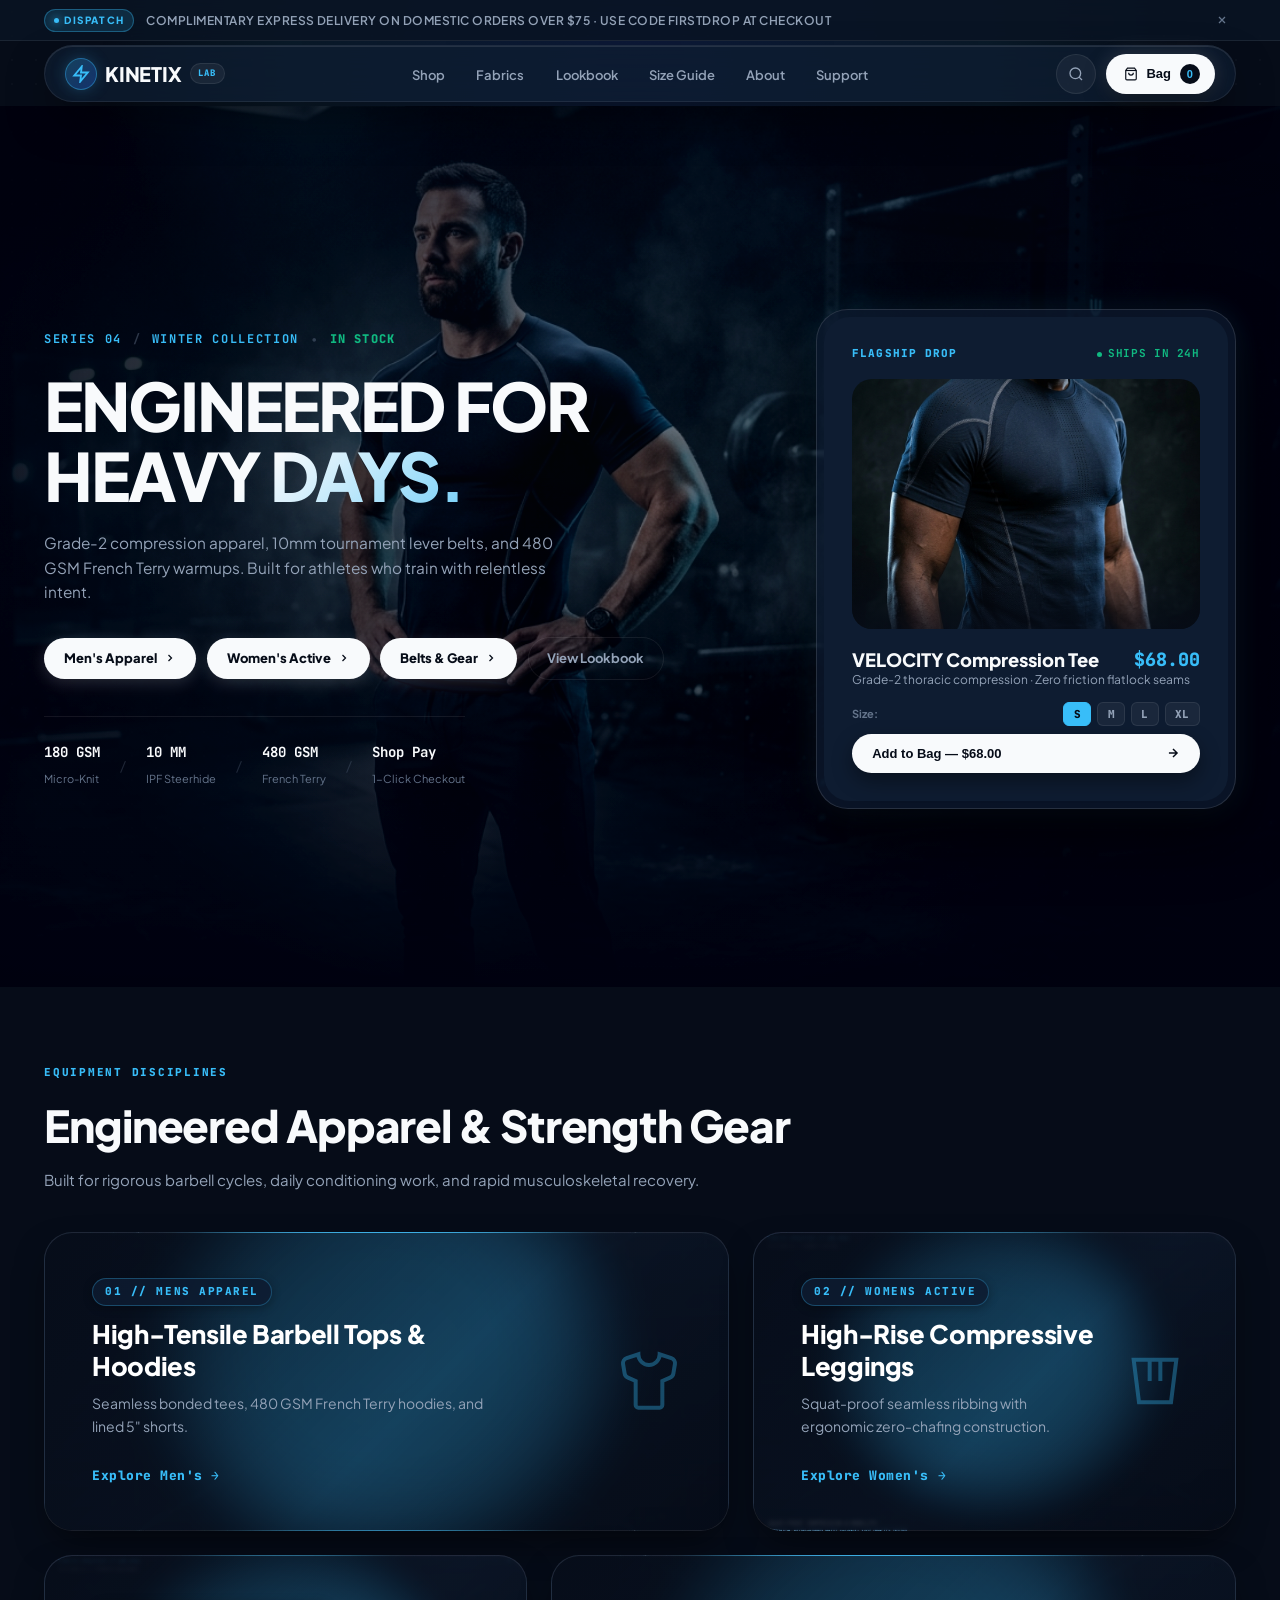
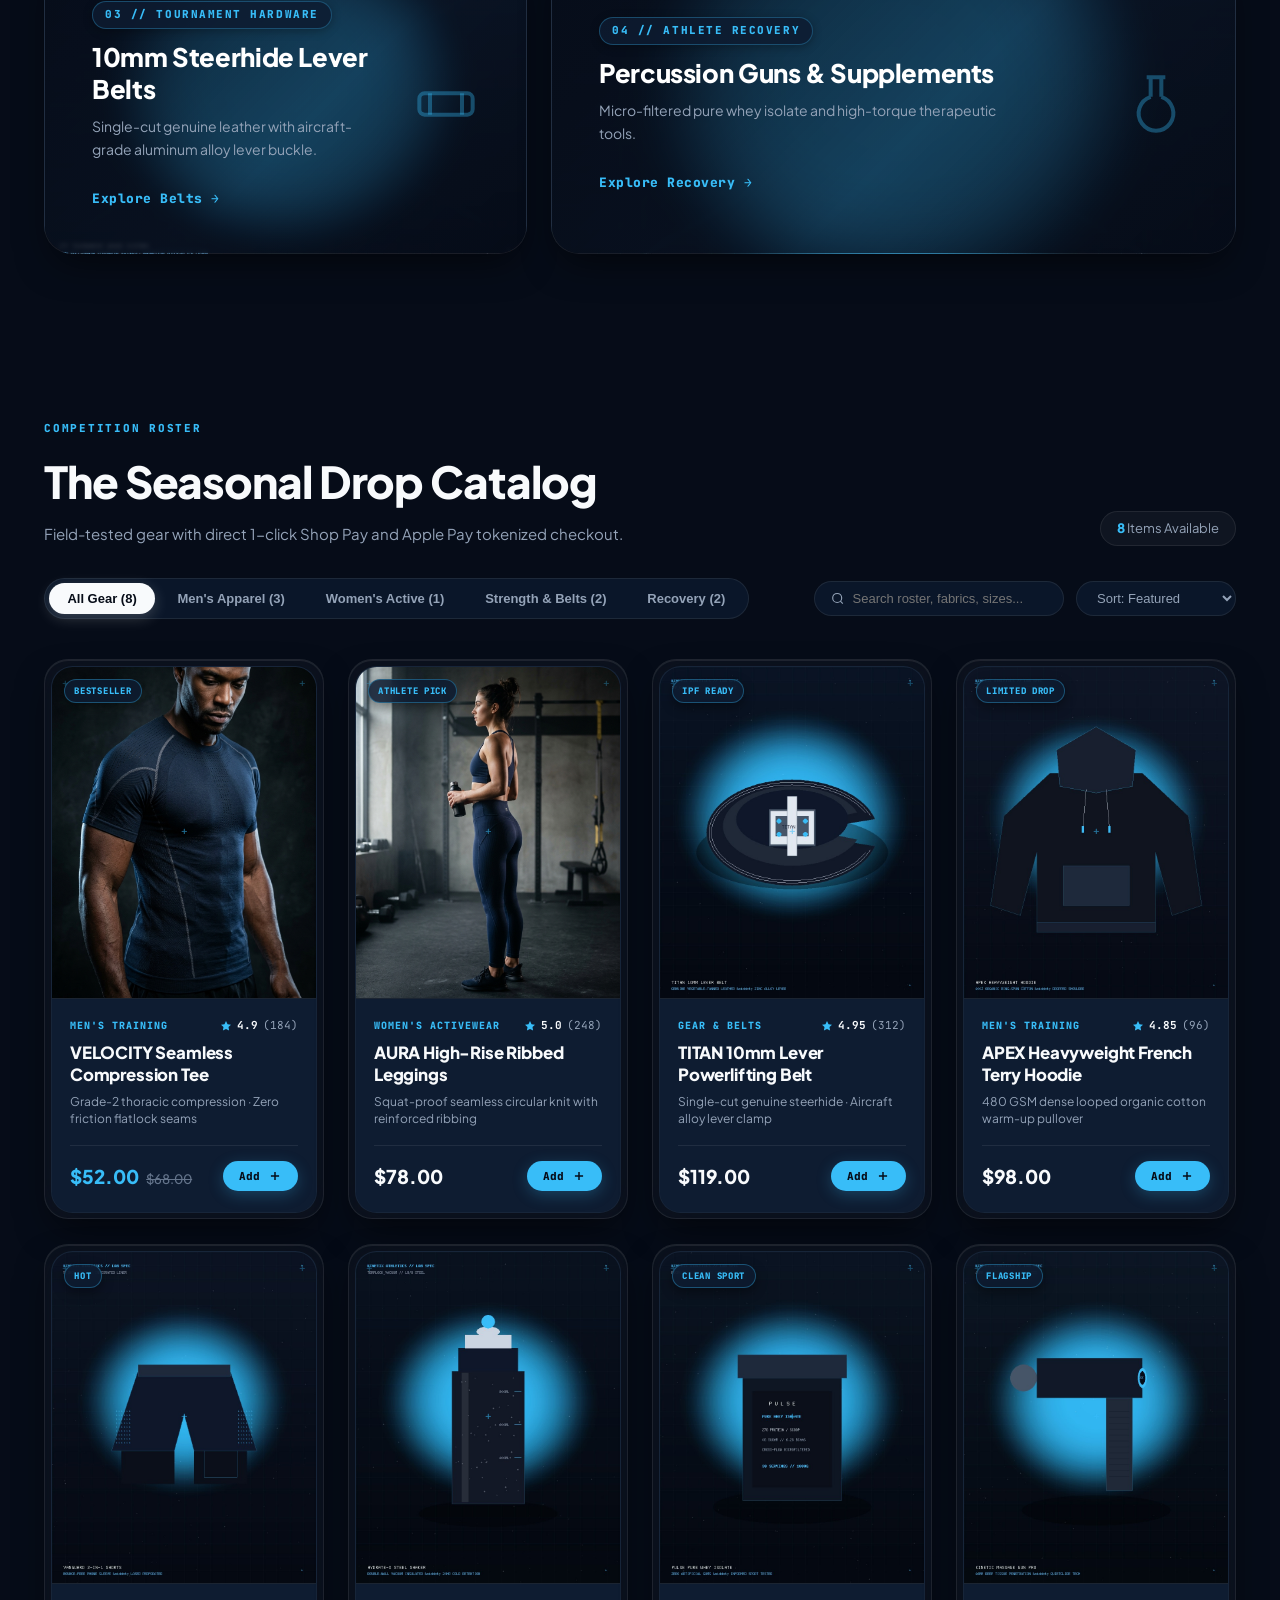
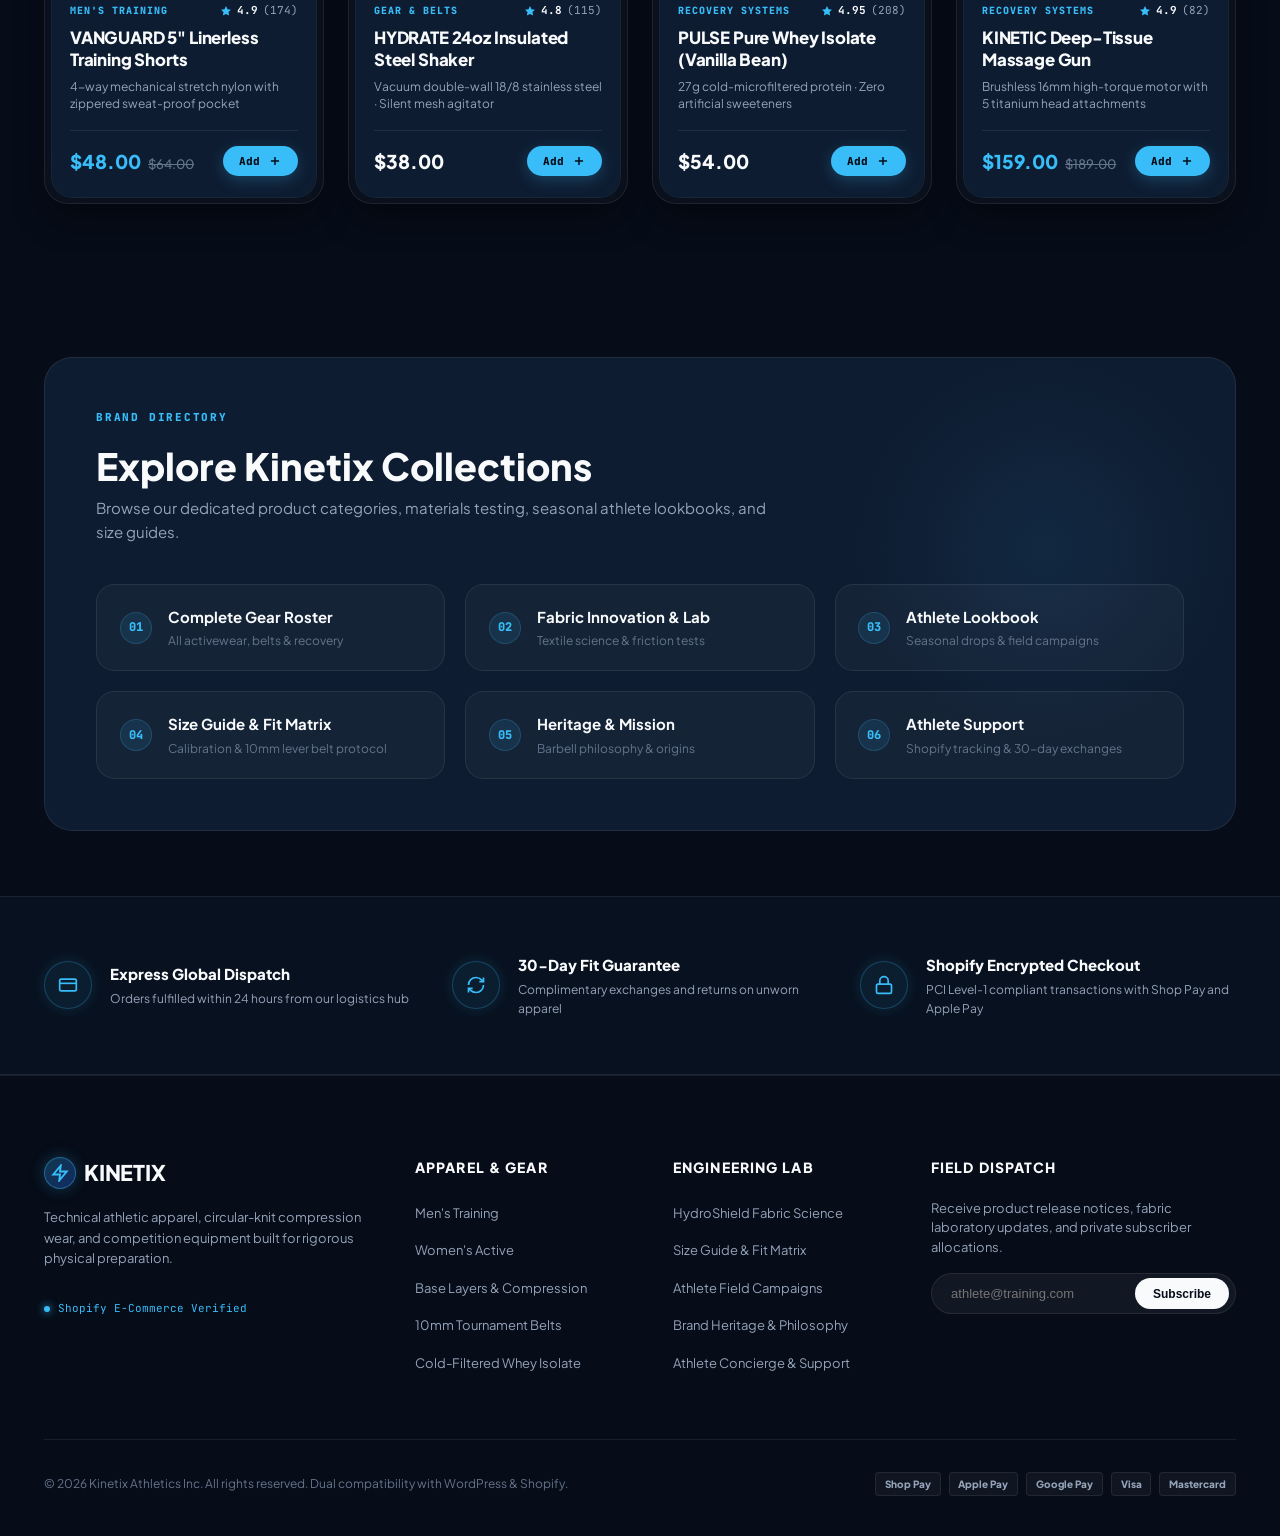
==== commit 1011f384: "Fix category card backgrounds and mobile layout Assign distinct photography backdrops to category ca" ====
--- a/docs/index.html
+++ b/docs/index.html
@@ -29,8 +29,8 @@
     <link href="https://fonts.googleapis.com/css2?family=Plus+Jakarta+Sans:wght@300;400;500;600;700;800;900&family=Inter:wght@400;500;600;700&family=JetBrains+Mono:wght@500;700;800&display=swap" rel="stylesheet">
     
     <!-- Stylesheets -->
-    <link rel="stylesheet" href="assets/css/theme.css">
-    <link rel="stylesheet" href="assets/css/cart-drawer.css">
+    <link rel="stylesheet" href="assets/css/theme.css?v=1.3.5">
+    <link rel="stylesheet" href="assets/css/cart-drawer.css?v=1.3.5">
 </head>
 <body class="kinetix-body">
 
@@ -212,64 +212,64 @@
         </div>
         <div class="category-bento-grid kinetix-bento-grid">
             <!-- 01 Men's Apparel -->
-            <a href="shop.html" class="cat-bento-card bento-span-7 bento-hero kinetix-reveal" style="--bento-bg: url('assets/images/cat-mens.jpg');">
+            <div class="cat-bento-card cat-bento-mens bento-span-7 bento-hero kinetix-reveal" style="background-image: url('assets/images/cat-mens.jpg');" onclick="window.location.href='shop.html'">
                 <div class="cat-card-inner bento-card-inner">
                     <div class="cat-info">
                         <span class="cat-pill bento-badge">01 // MENS APPAREL</span>
                         <h3 class="cat-heading bento-title">High-Tensile Barbell Tops &amp; Hoodies</h3>
                         <p class="cat-desc bento-meta">Seamless bonded tees, 480 GSM French Terry hoodies, and lined 5" shorts.</p>
-                        <span class="cat-link bento-link">Explore Men's &rarr;</span>
+                        <a href="shop.html" class="cat-link bento-link">Explore Men's &rarr;</a>
                     </div>
                     <div class="cat-graphic-icon">
                         <svg width="64" height="64" viewBox="0 0 24 24" fill="none" stroke="currentColor" stroke-width="1.5"><path d="M20.38 3.46 16 2a4 4 0 0 1-8 0L3.62 3.46a2 2 0 0 0-1.34 2.23l.58 3.5a2 2 0 0 0 1.25 1.55L7 12v9a1 1 0 0 0 1 1h8a1 1 0 0 0 1-1v-9l2.89-1.26a2 2 0 0 0 1.25-1.55l.58-3.5a2 2 0 0 0-1.34-2.23z"/></svg>
                     </div>
                 </div>
-            </a>
+            </div>
 
             <!-- 02 Women's Active -->
-            <a href="shop.html" class="cat-bento-card bento-span-5 kinetix-reveal delay-100" style="--bento-bg: url('assets/images/cat-womens.jpg');">
+            <div class="cat-bento-card cat-bento-womens bento-span-5 kinetix-reveal delay-100" style="background-image: url('assets/images/cat-womens.jpg');" onclick="window.location.href='shop.html'">
                 <div class="cat-card-inner bento-card-inner">
                     <div class="cat-info">
                         <span class="cat-pill bento-badge">02 // WOMENS ACTIVE</span>
                         <h3 class="cat-heading bento-title">High-Rise Compressive Leggings</h3>
                         <p class="cat-desc bento-meta">Squat-proof seamless ribbing with ergonomic zero-chafing construction.</p>
-                        <span class="cat-link bento-link">Explore Women's &rarr;</span>
+                        <a href="shop.html" class="cat-link bento-link">Explore Women's &rarr;</a>
                     </div>
                     <div class="cat-graphic-icon">
                         <svg width="64" height="64" viewBox="0 0 24 24" fill="none" stroke="currentColor" stroke-width="1.5"><path d="M4 4h16l-2 16H6L4 4zM10 4v8M14 4v8"/></svg>
                     </div>
                 </div>
-            </a>
+            </div>
 
             <!-- 03 Tournament Hardware -->
-            <a href="shop.html" class="cat-bento-card bento-span-5 kinetix-reveal delay-200" style="--bento-bg: url('assets/images/cat-gear.jpg');">
+            <div class="cat-bento-card cat-bento-gear bento-span-5 kinetix-reveal delay-200" style="background-image: url('assets/images/cat-gear.jpg');" onclick="window.location.href='shop.html'">
                 <div class="cat-card-inner bento-card-inner">
                     <div class="cat-info">
                         <span class="cat-pill bento-badge">03 // TOURNAMENT HARDWARE</span>
                         <h3 class="cat-heading bento-title">10mm Steerhide Lever Belts</h3>
                         <p class="cat-desc bento-meta">Single-cut genuine leather with aircraft-grade aluminum alloy lever buckle.</p>
-                        <span class="cat-link bento-link">Explore Belts &rarr;</span>
+                        <a href="shop.html" class="cat-link bento-link">Explore Belts &rarr;</a>
                     </div>
                     <div class="cat-graphic-icon">
                         <svg width="64" height="64" viewBox="0 0 24 24" fill="none" stroke="currentColor" stroke-width="1.5"><rect width="20" height="8" x="2" y="8" rx="2"/><line x1="6" x2="6" y1="8" y2="16"/><line x1="18" x2="18" y1="8" y2="16"/></svg>
                     </div>
                 </div>
-            </a>
+            </div>
 
             <!-- 04 Athlete Recovery -->
-            <a href="shop.html" class="cat-bento-card bento-span-7 kinetix-reveal delay-300" style="--bento-bg: url('assets/images/cat-recovery.jpg');">
+            <div class="cat-bento-card cat-bento-recovery bento-span-7 kinetix-reveal delay-300" style="background-image: url('assets/images/cat-recovery.jpg');" onclick="window.location.href='shop.html'">
                 <div class="cat-card-inner bento-card-inner">
                     <div class="cat-info">
                         <span class="cat-pill bento-badge">04 // ATHLETE RECOVERY</span>
                         <h3 class="cat-heading bento-title">Percussion Guns &amp; Supplements</h3>
                         <p class="cat-desc bento-meta">Micro-filtered pure whey isolate and high-torque therapeutic tools.</p>
-                        <span class="cat-link bento-link">Explore Recovery &rarr;</span>
+                        <a href="shop.html" class="cat-link bento-link">Explore Recovery &rarr;</a>
                     </div>
                     <div class="cat-graphic-icon">
                         <svg width="64" height="64" viewBox="0 0 24 24" fill="none" stroke="currentColor" stroke-width="1.5"><path d="M10 2v7.31M14 9.3V1.99M8.5 2h7M14 9.3a6.5 6.5 0 1 1-4 0"/></svg>
                     </div>
                 </div>
-            </a>
+            </div>
         </div>
     </div>
 </section>
@@ -888,8 +888,8 @@
 </div>
 
 <!-- JavaScript Engine -->
-<script src="assets/js/theme.js"></script>
-<script src="assets/js/cart-drawer.js"></script>
+<script src="assets/js/theme.js?v=1.3.5"></script>
+<script src="assets/js/cart-drawer.js?v=1.3.5"></script>
 </body>
 </html>
-    +    
--- a/docs/assets/css/theme.css
+++ b/docs/assets/css/theme.css
@@ -731,9 +731,9 @@
     flex-direction: column !important;
     text-decoration: none !important;
     background-color: var(--bg-surface) !important;
-    background-image: var(--bento-bg) !important;
     background-size: cover !important;
     background-position: center !important;
+    background-repeat: no-repeat !important;
     border: 1px solid var(--border-glass) !important;
     border-radius: 1.75rem !important;
     padding: 0.45rem !important;
@@ -746,7 +746,14 @@
     min-height: 290px !important;
     width: 100% !important;
     box-sizing: border-box !important;
-}
+    cursor: pointer;
+}
+
+/* Distinct Photography Backdrops */
+.cat-bento-mens { background-image: url('../images/cat-mens.jpg') !important; }
+.cat-bento-womens { background-image: url('../images/cat-womens.jpg') !important; }
+.cat-bento-gear { background-image: url('../images/cat-gear.jpg') !important; }
+.cat-bento-recovery { background-image: url('../images/cat-recovery.jpg') !important; }
 
 .cat-bento-card::before {
     content: '';
@@ -874,7 +881,8 @@
     .cat-bento-card.bento-span-7,
     .cat-bento-card.bento-span-5,
     .cat-bento-card.bento-hero {
-        grid-column: span 1 !important;
+        grid-column: 1 / -1 !important;
+        width: 100% !important;
     }
 }
 
@@ -2249,7 +2257,10 @@
 @media (max-width: 991px) {
     .kinetix-nav-links-wrap { display: none; }
     .kinetix-hamburger { display: flex; }
-    .bento-span-7, .bento-span-5 { grid-column: span 12; }
+    .bento-span-7, .bento-span-5, .cat-bento-card.bento-span-7, .cat-bento-card.bento-span-5, .cat-bento-card.bento-hero { 
+        grid-column: 1 / -1 !important; 
+        width: 100% !important; 
+    }
     .lookbook-inner { grid-template-columns: 1fr; }
     .tech-matrix-grid { grid-template-columns: repeat(2, 1fr); }
     .trust-grid { grid-template-columns: 1fr; }
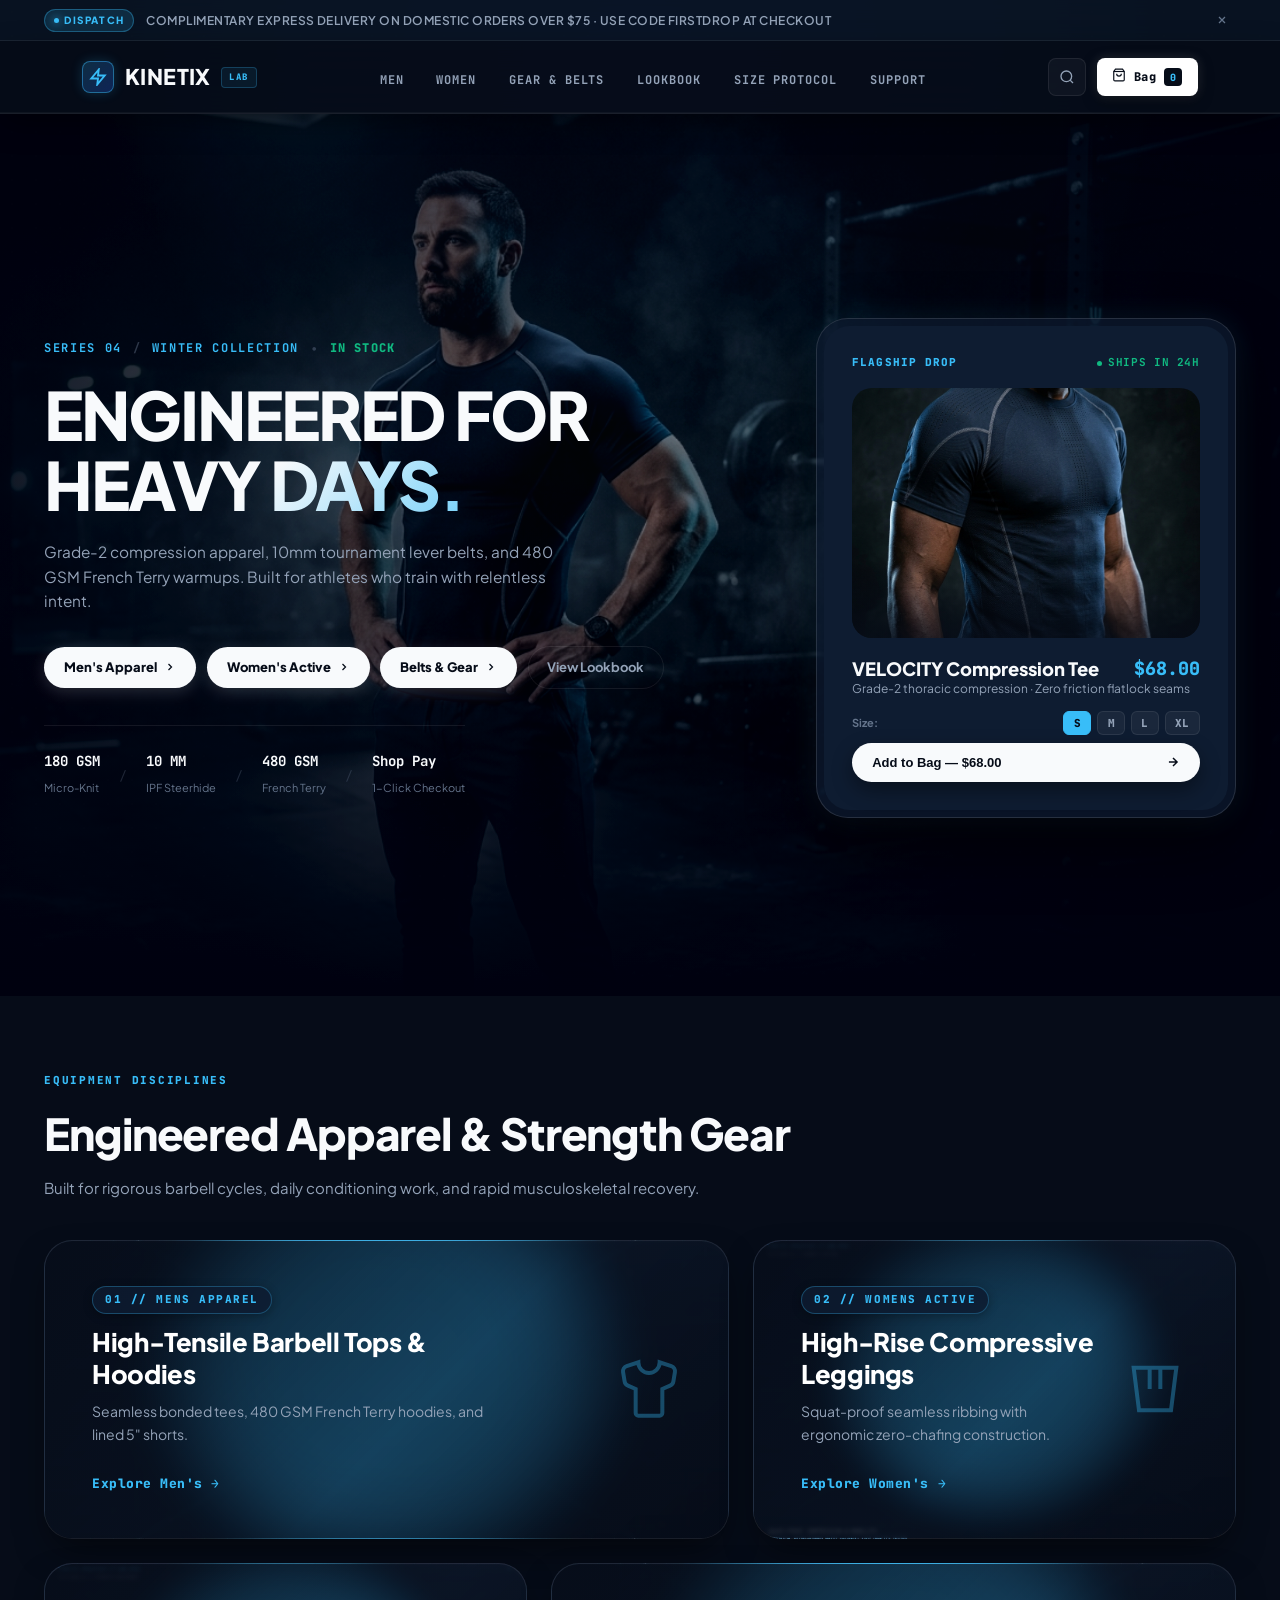
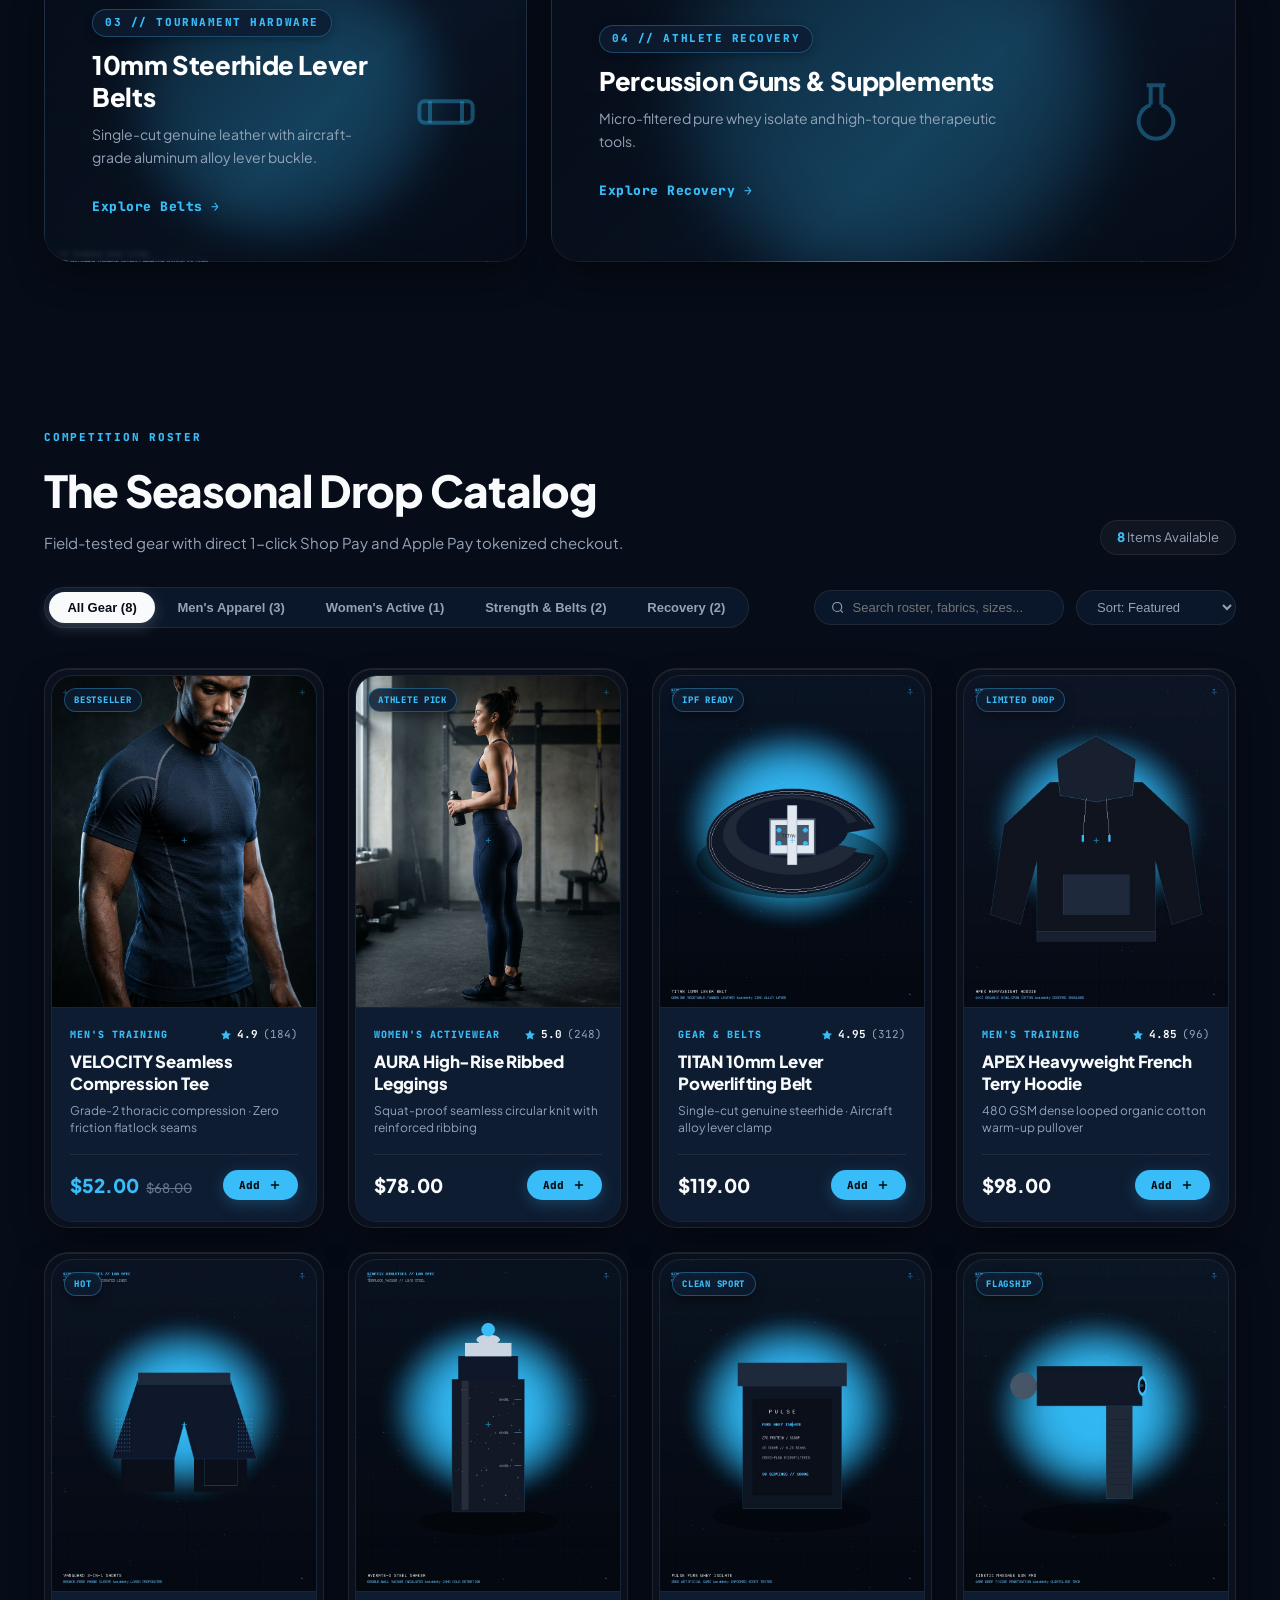
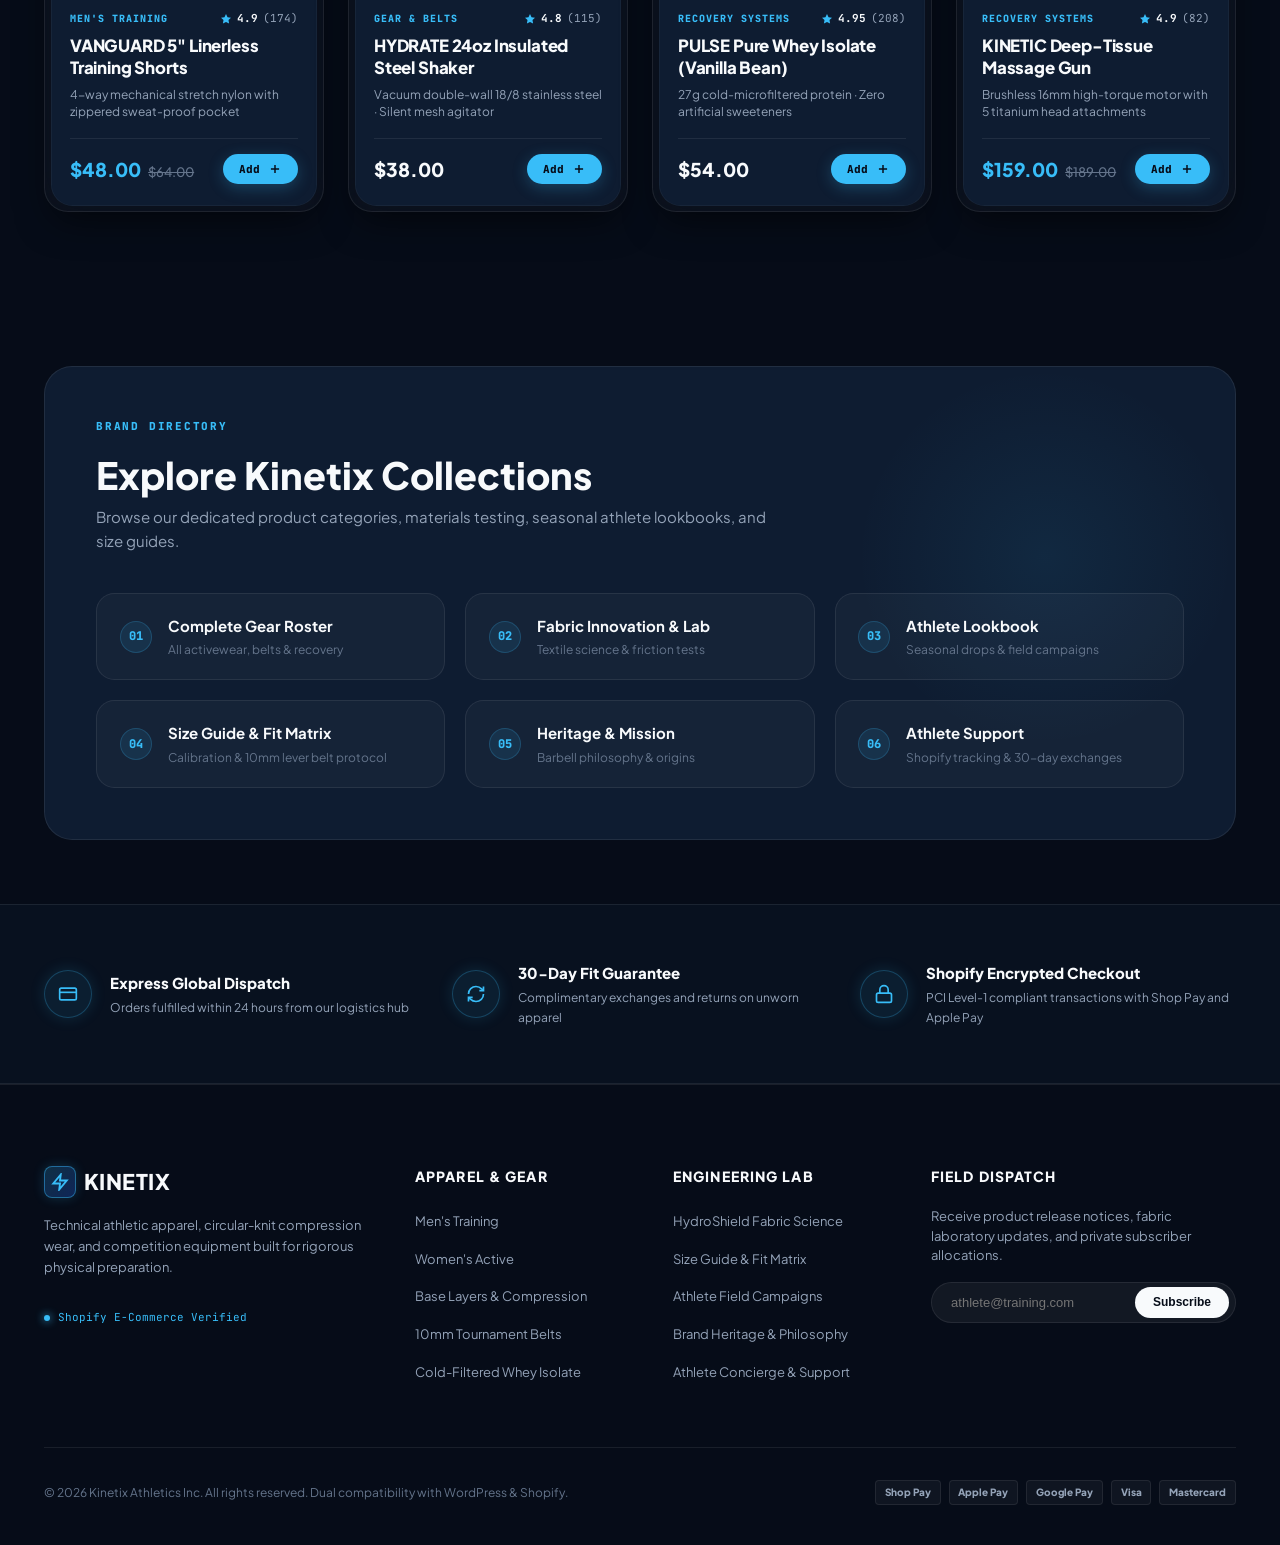
==== commit 48ee2af6: "Refresh header and category navigation Restyle the header as a full-width sticky bar and update desk" ====
--- a/docs/index.html
+++ b/docs/index.html
@@ -29,8 +29,8 @@
     <link href="https://fonts.googleapis.com/css2?family=Plus+Jakarta+Sans:wght@300;400;500;600;700;800;900&family=Inter:wght@400;500;600;700&family=JetBrains+Mono:wght@500;700;800&display=swap" rel="stylesheet">
     
     <!-- Stylesheets -->
-    <link rel="stylesheet" href="assets/css/theme.css?v=1.3.5">
-    <link rel="stylesheet" href="assets/css/cart-drawer.css?v=1.3.5">
+    <link rel="stylesheet" href="assets/css/theme.css?v=1.3.6">
+    <link rel="stylesheet" href="assets/css/cart-drawer.css?v=1.3.6">
 </head>
 <body class="kinetix-body">
 
@@ -67,12 +67,12 @@
             <!-- Nav Links -->
             <div class="kinetix-nav-links-wrap">
                 <ul class="kinetix-nav-list">
-                    <li><a href="shop.html" class="nav-link ">Shop</a></li>
-                    <li><a href="technology.html" class="nav-link ">Fabrics</a></li>
-                    <li><a href="lookbook.html" class="nav-link ">Lookbook</a></li>
-                    <li><a href="sizing.html" class="nav-link ">Size Guide</a></li>
-                    <li><a href="about.html" class="nav-link ">About</a></li>
-                    <li><a href="contact.html" class="nav-link ">Support</a></li>
+                    <li><a href="shop.html?cat=mens-training" class="nav-link">Men</a></li>
+                    <li><a href="shop.html?cat=womens-activewear" class="nav-link">Women</a></li>
+                    <li><a href="shop.html?cat=gym-gear-equipment" class="nav-link">Gear &amp; Belts</a></li>
+                    <li><a href="lookbook.html" class="nav-link">Lookbook</a></li>
+                    <li><a href="sizing.html" class="nav-link">Size Protocol</a></li>
+                    <li><a href="contact.html" class="nav-link">Support</a></li>
                 </ul>
             </div>
 
@@ -103,12 +103,12 @@
     <!-- Mobile Navigation Overlay -->
     <div id="kinetix-mobile-overlay" class="kinetix-mobile-nav" aria-hidden="true">
         <ul class="mobile-links-list">
-            <li><a href="shop.html">Shop All Products</a></li>
-            <li><a href="technology.html">Fabric & Materials</a></li>
-            <li><a href="lookbook.html">Athlete Lookbook & Drops</a></li>
-            <li><a href="sizing.html">Size & Fit Guide</a></li>
-            <li><a href="about.html">About Kinetix</a></li>
-            <li><a href="contact.html">Customer Support & Exchanges</a></li>
+            <li><a href="shop.html?cat=mens-training">Men's Apparel</a></li>
+            <li><a href="shop.html?cat=womens-activewear">Women's Activewear</a></li>
+            <li><a href="shop.html?cat=gym-gear-equipment">Gear &amp; Hardware</a></li>
+            <li><a href="lookbook.html">Athlete Lookbook &amp; Drops</a></li>
+            <li><a href="sizing.html">Size Protocol &amp; Measurements</a></li>
+            <li><a href="contact.html">Customer Support &amp; Help</a></li>
         </ul>
         <div class="mobile-nav-note">
             <span>Shopify 256-bit Encrypted Checkout Protection</span>
@@ -888,8 +888,8 @@
 </div>
 
 <!-- JavaScript Engine -->
-<script src="assets/js/theme.js?v=1.3.5"></script>
-<script src="assets/js/cart-drawer.js?v=1.3.5"></script>
+<script src="assets/js/theme.js?v=1.3.6"></script>
+<script src="assets/js/cart-drawer.js?v=1.3.6"></script>
 </body>
 </html>
     
--- a/docs/assets/css/theme.css
+++ b/docs/assets/css/theme.css
@@ -191,65 +191,106 @@
 }
 .ticker-close:hover { color: var(--text-primary); }
 
-/* 2. PERFORMANCE FLUID ISLAND NAVBAR */
+/* 2. FULL-WIDTH OBSIDIAN ATHLETIC HEADER (EDGE-TO-EDGE) */
 .kinetix-header-wrap {
     position: sticky;
-    top: clamp(0.25rem, 1.5vw, 1rem);
-    z-index: 60;
-    padding: 0.25rem 0;
-}
-.kinetix-navbar {
-    background: rgba(14, 28, 49, 0.75);
+    top: 0;
+    left: 0;
+    right: 0;
+    width: 100%;
+    z-index: 100;
+    background: rgba(6, 12, 24, 0.90);
     backdrop-filter: blur(28px);
     -webkit-backdrop-filter: blur(28px);
-    border: 1px solid var(--border-glass);
-    border-radius: 9999px;
-    padding: 0.45rem 1.25rem;
+    border-bottom: 1px solid rgba(255, 255, 255, 0.08);
+    box-shadow: 0 10px 30px -5px rgba(0, 0, 0, 0.5), inset 0 -1px 0 rgba(255, 255, 255, 0.04);
+    transition: background-color 0.3s ease, border-color 0.3s ease, box-shadow 0.3s ease;
+}
+
+.kinetix-header-wrap.scrolled {
+    background: rgba(6, 12, 24, 0.98);
+    border-bottom-color: rgba(56, 189, 248, 0.2);
+    box-shadow: 0 16px 40px -5px rgba(0, 0, 0, 0.7);
+}
+
+.kinetix-navbar {
     display: flex;
     align-items: center;
     justify-content: space-between;
-    box-shadow: 0 20px 45px -10px rgba(0, 0, 0, 0.5), inset 0 1px 0 rgba(255, 255, 255, 0.1);
-    transition: border-color 0.3s ease, box-shadow 0.3s ease;
-}
-.kinetix-navbar:hover {
-    border-color: rgba(255, 255, 255, 0.18);
-    box-shadow: 0 24px 50px -8px rgba(0, 0, 0, 0.6), inset 0 1px 0 rgba(255, 255, 255, 0.15);
-}
+    height: 72px;
+    width: 100%;
+    max-width: 1360px;
+    margin: 0 auto;
+    padding: 0 clamp(1.25rem, 3vw, 2.5rem);
+    background: transparent;
+    border: none;
+    border-radius: 0;
+    box-shadow: none;
+    box-sizing: border-box;
+}
+
+.kinetix-brand-area {
+    display: flex;
+    align-items: center;
+    flex-shrink: 0;
+}
+
 .kinetix-logo {
     display: flex;
     align-items: center;
-    gap: 0.5rem;
+    gap: 0.65rem;
     font-family: var(--font-display);
-    font-size: 1.25rem;
-    font-weight: 800;
+    font-size: 1.35rem;
+    font-weight: 900;
     letter-spacing: -0.02em;
     color: var(--text-primary);
-}
+    text-decoration: none;
+    transition: transform 0.2s ease, opacity 0.2s ease;
+}
+
+.kinetix-logo:hover {
+    opacity: 0.92;
+    transform: translateY(-1px);
+}
+
 .logo-mark {
     width: 32px;
     height: 32px;
-    border-radius: 9999px;
-    background: linear-gradient(135deg, rgba(56, 189, 248, 0.25) 0%, rgba(37, 99, 235, 0.35) 100%);
-    border: 1px solid rgba(56, 189, 248, 0.4);
+    border-radius: 8px;
+    background: linear-gradient(135deg, rgba(56, 189, 248, 0.2) 0%, rgba(37, 99, 235, 0.3) 100%);
+    border: 1px solid rgba(56, 189, 248, 0.45);
     display: flex;
     align-items: center;
     justify-content: center;
     color: var(--accent-primary);
-    box-shadow: 0 0 15px rgba(56, 189, 248, 0.25);
-}
+    box-shadow: 0 0 12px rgba(56, 189, 248, 0.2);
+}
+
 .logo-text {
-    letter-spacing: -0.01em;
-}
+    letter-spacing: 0.02em;
+    font-weight: 900;
+}
+
 .logo-sub {
     font-family: var(--font-mono);
     font-size: 0.5625rem;
     font-weight: 800;
-    letter-spacing: 0.14em;
-    background: rgba(255, 255, 255, 0.06);
-    border: 1px solid var(--border-glass);
+    letter-spacing: 0.16em;
+    background: rgba(56, 189, 248, 0.08);
+    border: 1px solid rgba(56, 189, 248, 0.25);
     padding: 0.15rem 0.45rem;
-    border-radius: 9999px;
-    color: var(--accent-primary);
+    border-radius: 4px;
+    color: var(--accent-primary);
+    text-transform: uppercase;
+}
+
+/* Center Departmental Nav Links */
+.kinetix-nav-links-wrap {
+    display: flex;
+    align-items: center;
+    justify-content: center;
+    flex: 1;
+    margin: 0 1.5rem;
 }
 
 .kinetix-nav-list {
@@ -257,34 +298,63 @@
     align-items: center;
     gap: 0.25rem;
     list-style: none;
-}
+    margin: 0;
+    padding: 0;
+}
+
 .nav-link {
-    font-size: 0.8125rem;
-    font-weight: 600;
-    color: var(--text-secondary);
-    padding: 0.45rem 0.85rem;
-    border-radius: 9999px;
+    font-family: var(--font-mono);
+    font-size: 0.75rem;
+    font-weight: 700;
+    letter-spacing: 0.08em;
+    text-transform: uppercase;
+    color: var(--text-secondary);
+    padding: 0.55rem 0.9rem;
+    border-radius: 6px;
+    text-decoration: none;
     transition: all 0.2s ease;
-}
+    position: relative;
+    white-space: nowrap;
+}
+
 .nav-link:hover {
-    color: var(--text-primary);
+    color: #ffffff;
     background: rgba(255, 255, 255, 0.06);
 }
 
-/* Navbar Utility Actions */
+.nav-link.active {
+    color: var(--accent-primary);
+    background: rgba(56, 189, 248, 0.08);
+}
+
+.nav-link.active::after {
+    content: '';
+    position: absolute;
+    bottom: -2px;
+    left: 15%;
+    right: 15%;
+    height: 2px;
+    background: var(--accent-primary);
+    border-radius: 2px;
+    box-shadow: 0 0 8px var(--accent-primary);
+}
+
+/* Right Utility Actions */
 .kinetix-header-actions {
     display: flex;
     align-items: center;
     gap: 0.65rem;
-}
+    flex-shrink: 0;
+}
+
 .kinetix-icon-btn {
-    width: 40px;
-    height: 40px;
-    min-width: 40px;
-    min-height: 40px;
-    border-radius: 9999px;
-    background: rgba(255, 255, 255, 0.05);
-    border: 1px solid var(--border-glass);
+    width: 38px;
+    height: 38px;
+    min-width: 38px;
+    min-height: 38px;
+    border-radius: 8px;
+    background: rgba(255, 255, 255, 0.04);
+    border: 1px solid rgba(255, 255, 255, 0.08);
     color: var(--text-secondary);
     display: flex;
     align-items: center;
@@ -293,50 +363,58 @@
     touch-action: manipulation;
     transition: all 0.2s ease;
 }
+
 .kinetix-icon-btn:hover {
-    color: var(--text-primary);
-    background: rgba(255, 255, 255, 0.1);
-    border-color: var(--border-subtle);
+    color: #ffffff;
+    background: rgba(255, 255, 255, 0.08);
+    border-color: rgba(255, 255, 255, 0.18);
 }
 
 .kinetix-bag-btn {
     display: flex;
     align-items: center;
-    gap: 0.55rem;
-    background: var(--text-primary);
-    color: var(--bg-deep);
+    gap: 0.5rem;
+    background: #ffffff;
+    color: #060c18;
     border: none;
-    border-radius: 9999px;
-    padding: 0.45rem 0.95rem 0.45rem 1.1rem;
-    font-size: 0.8125rem;
-    font-weight: 800;
-    min-height: 40px;
+    border-radius: 8px;
+    padding: 0.45rem 0.95rem;
+    font-family: var(--font-mono);
+    font-size: 0.75rem;
+    font-weight: 800;
+    letter-spacing: 0.04em;
+    min-height: 38px;
     cursor: pointer;
     touch-action: manipulation;
-    box-shadow: 0 10px 25px -4px rgba(0, 0, 0, 0.5), 0 0 20px rgba(248, 250, 252, 0.15);
-    transition: transform 0.25s var(--ease-spring), box-shadow 0.25s ease, background-color 0.25s ease;
-}
+    box-shadow: 0 4px 15px rgba(0, 0, 0, 0.4), 0 0 12px rgba(255, 255, 255, 0.15);
+    transition: transform 0.2s var(--ease-spring), box-shadow 0.2s ease, background-color 0.2s ease;
+}
+
 .kinetix-bag-btn:hover {
-    background: #ffffff;
-    transform: translateY(-2px);
-    box-shadow: 0 12px 30px -4px var(--accent-primary-glow), 0 0 25px rgba(56, 189, 248, 0.35);
-}
-.bag-icon-circle {
+    background: var(--accent-primary);
+    color: #060c18;
+    transform: translateY(-1px);
+    box-shadow: 0 6px 20px rgba(56, 189, 248, 0.35);
+}
+
+.bag-count-badge {
+    background: #060c18;
+    color: var(--accent-primary);
+    font-family: var(--font-mono);
+    font-size: 0.625rem;
+    font-weight: 900;
+    min-width: 18px;
+    height: 18px;
+    border-radius: 4px;
     display: flex;
     align-items: center;
     justify-content: center;
-}
-.bag-count-badge {
-    background: var(--bg-deep);
-    color: var(--accent-primary);
-    font-size: 0.6875rem;
-    font-weight: 800;
-    min-width: 20px;
-    height: 20px;
-    border-radius: 9999px;
-    display: inline-flex;
-    align-items: center;
-    justify-content: center;
+    padding: 0 0.25rem;
+}
+
+.kinetix-bag-btn:hover .bag-count-badge {
+    background: #060c18;
+    color: #ffffff;
 }
 
 /* Mobile Hamburger Menu */
@@ -345,21 +423,22 @@
     flex-direction: column;
     justify-content: center;
     align-items: center;
-    gap: 6px;
-    width: 44px;
-    height: 44px;
-    min-width: 44px;
-    min-height: 44px;
-    border-radius: 9999px;
-    background: rgba(255, 255, 255, 0.05);
-    border: 1px solid var(--border-glass);
+    gap: 5px;
+    width: 38px;
+    height: 38px;
+    min-width: 38px;
+    min-height: 38px;
+    border-radius: 8px;
+    background: rgba(255, 255, 255, 0.04);
+    border: 1px solid rgba(255, 255, 255, 0.08);
     cursor: pointer;
     touch-action: manipulation;
     transition: background-color 0.2s ease, border-color 0.2s ease;
 }
+
 .kinetix-hamburger:hover {
-    background: rgba(255, 255, 255, 0.1);
-    border-color: var(--border-subtle);
+    background: rgba(255, 255, 255, 0.08);
+    border-color: rgba(255, 255, 255, 0.18);
 }
 .h-bar {
     width: 18px;
@@ -2273,8 +2352,8 @@
     input[type="text"], input[type="email"], select {
         font-size: 16px !important;
     }
-    .kinetix-header-wrap { top: 0.35rem; }
-    .kinetix-navbar { padding: 0.45rem 1rem; }
+    .kinetix-header-wrap { top: 0; }
+    .kinetix-navbar { height: 62px; padding: 0 1rem; }
     .kinetix-hero-section { padding: clamp(3rem, 7vw, 4.5rem) 0 2rem; }
 
     .catalog-filter-controls {
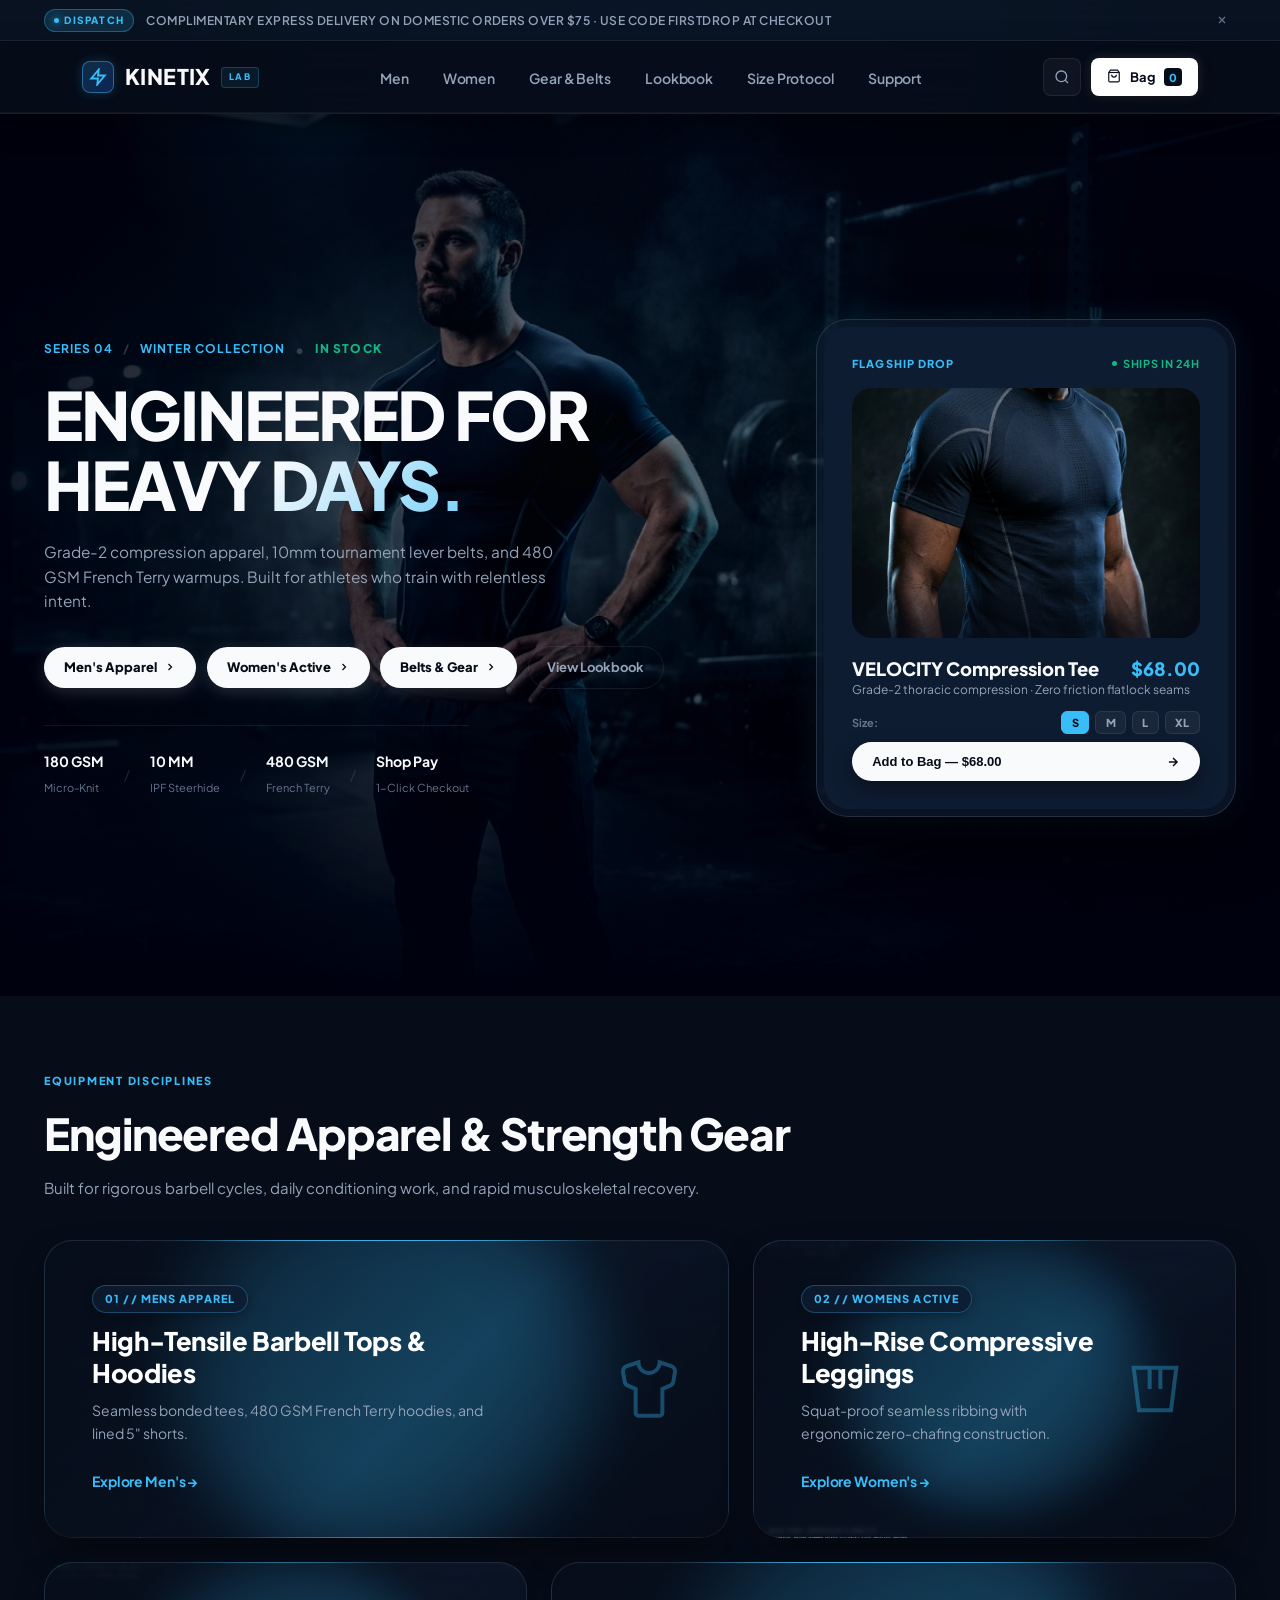
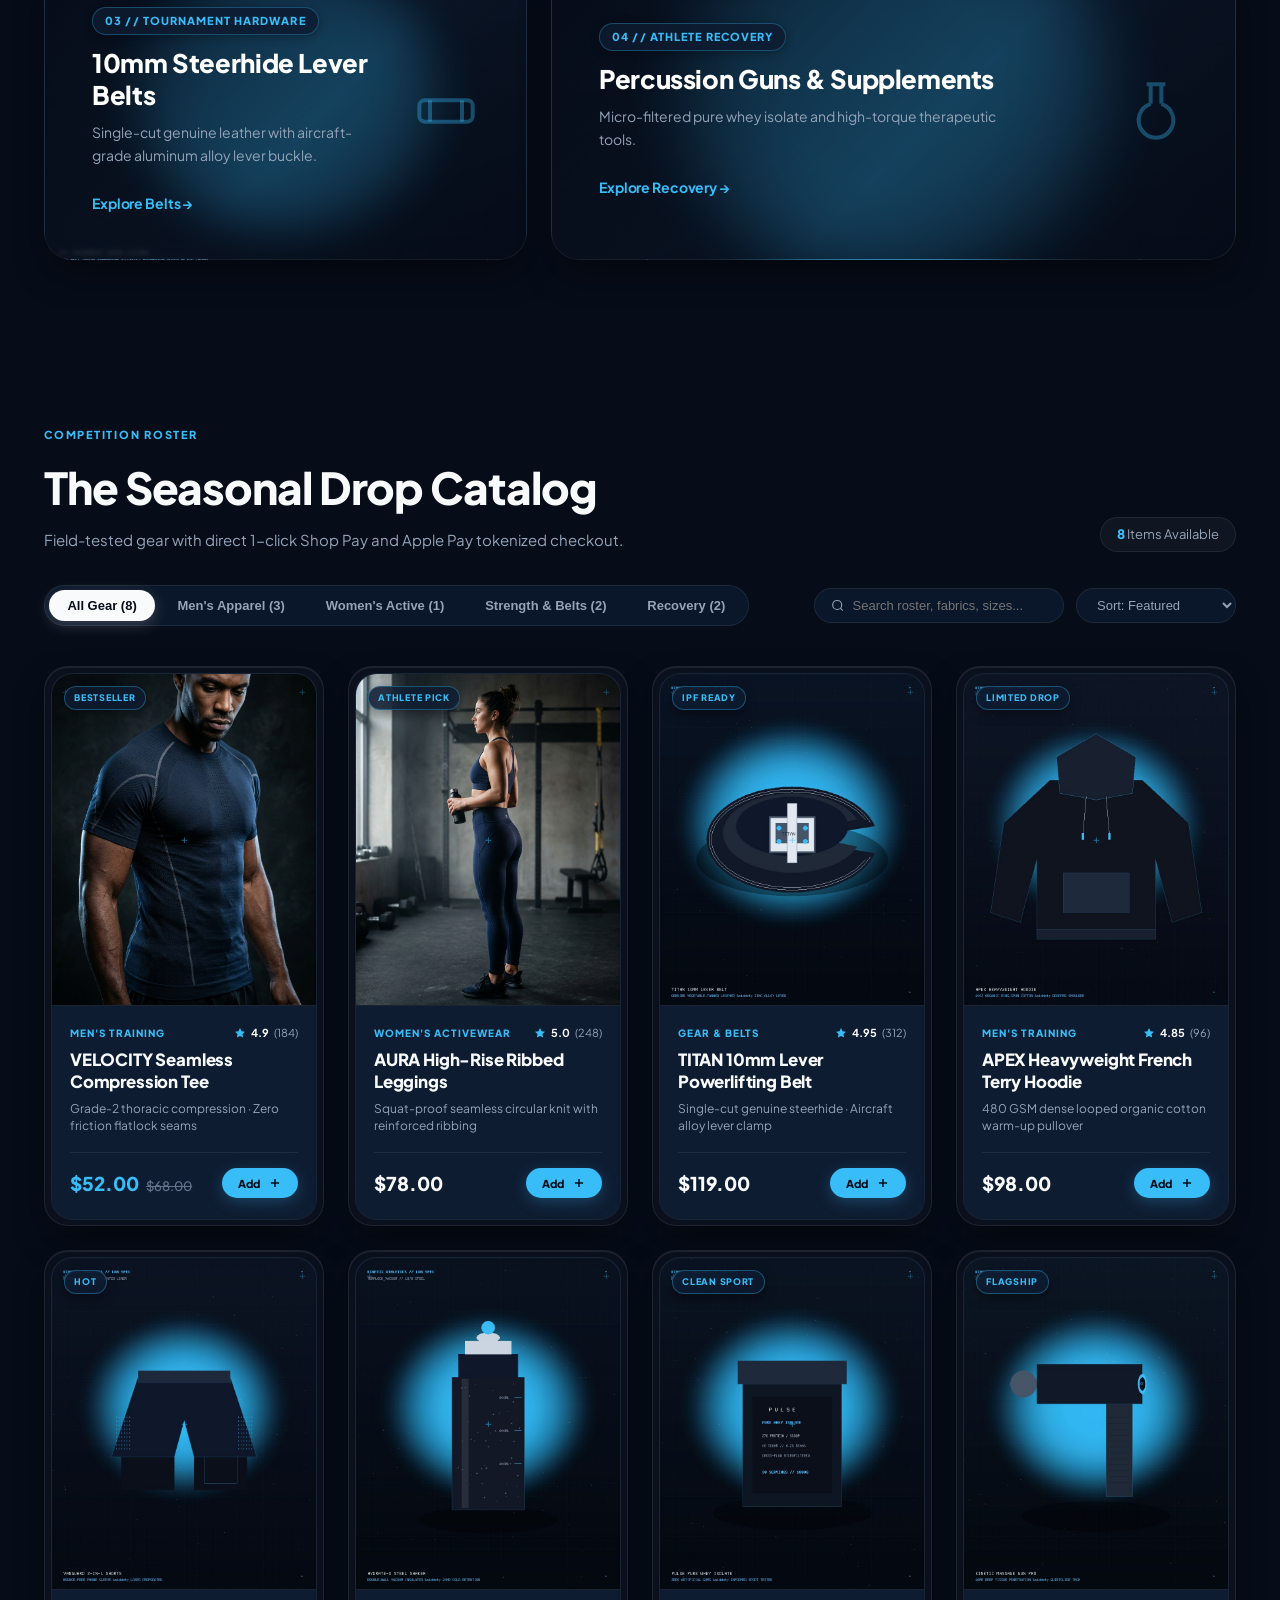
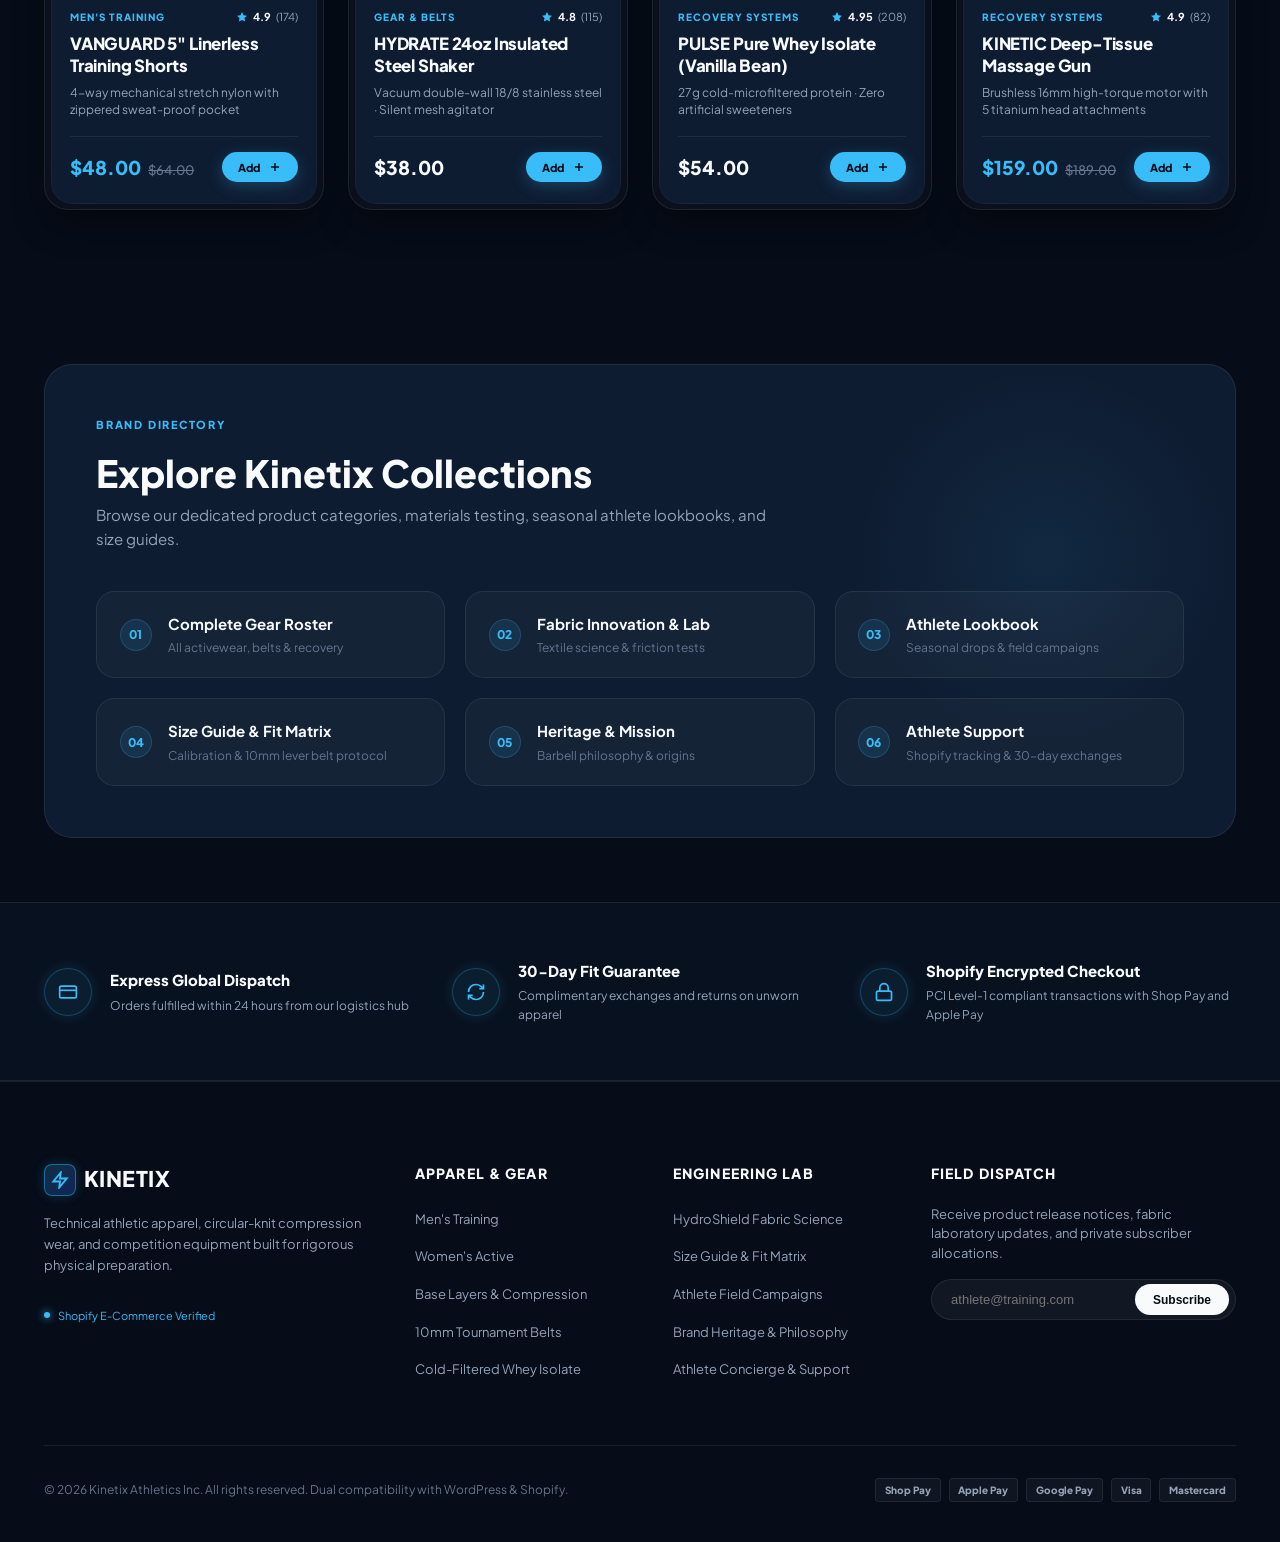
==== commit baf21ab4: "Refresh typography with geometric sans Use Plus Jakarta Sans across navigation, cart details, breadc" ====
--- a/docs/index.html
+++ b/docs/index.html
@@ -29,8 +29,8 @@
     <link href="https://fonts.googleapis.com/css2?family=Plus+Jakarta+Sans:wght@300;400;500;600;700;800;900&family=Inter:wght@400;500;600;700&family=JetBrains+Mono:wght@500;700;800&display=swap" rel="stylesheet">
     
     <!-- Stylesheets -->
-    <link rel="stylesheet" href="assets/css/theme.css?v=1.3.6">
-    <link rel="stylesheet" href="assets/css/cart-drawer.css?v=1.3.6">
+    <link rel="stylesheet" href="assets/css/theme.css?v=1.3.7">
+    <link rel="stylesheet" href="assets/css/cart-drawer.css?v=1.3.7">
 </head>
 <body class="kinetix-body">
 
@@ -888,8 +888,8 @@
 </div>
 
 <!-- JavaScript Engine -->
-<script src="assets/js/theme.js?v=1.3.6"></script>
-<script src="assets/js/cart-drawer.js?v=1.3.6"></script>
+<script src="assets/js/theme.js?v=1.3.7"></script>
+<script src="assets/js/cart-drawer.js?v=1.3.7"></script>
 </body>
 </html>
     
--- a/docs/assets/css/theme.css
+++ b/docs/assets/css/theme.css
@@ -33,10 +33,10 @@
     --accent-emerald: #10b981;
     --accent-crimson: #f43f5e;
 
-    /* 5. Typography System: Pure Geometric Sans & Monospace Metrics */
+    /* 5. Typography System: Pure Geometric Sans */
     --font-sans: 'Plus Jakarta Sans', -apple-system, BlinkMacSystemFont, 'Segoe UI', Roboto, sans-serif;
     --font-display: 'Plus Jakarta Sans', -apple-system, BlinkMacSystemFont, sans-serif;
-    --font-mono: 'JetBrains Mono', monospace;
+    --font-mono: 'Plus Jakarta Sans', -apple-system, BlinkMacSystemFont, sans-serif;
 
     /* 6. Fluid Spring Dynamics & Choreography Curves */
     --ease-spring: cubic-bezier(0.16, 1, 0.3, 1);
@@ -272,10 +272,10 @@
 }
 
 .logo-sub {
-    font-family: var(--font-mono);
+    font-family: var(--font-sans);
     font-size: 0.5625rem;
     font-weight: 800;
-    letter-spacing: 0.16em;
+    letter-spacing: 0.12em;
     background: rgba(56, 189, 248, 0.08);
     border: 1px solid rgba(56, 189, 248, 0.25);
     padding: 0.15rem 0.45rem;
@@ -303,13 +303,13 @@
 }
 
 .nav-link {
-    font-family: var(--font-mono);
-    font-size: 0.75rem;
-    font-weight: 700;
-    letter-spacing: 0.08em;
-    text-transform: uppercase;
-    color: var(--text-secondary);
-    padding: 0.55rem 0.9rem;
+    font-family: var(--font-sans);
+    font-size: 0.875rem;
+    font-weight: 600;
+    letter-spacing: -0.01em;
+    text-transform: none;
+    color: var(--text-secondary);
+    padding: 0.5rem 0.95rem;
     border-radius: 6px;
     text-decoration: none;
     transition: all 0.2s ease;
@@ -373,16 +373,16 @@
 .kinetix-bag-btn {
     display: flex;
     align-items: center;
-    gap: 0.5rem;
+    gap: 0.55rem;
     background: #ffffff;
     color: #060c18;
     border: none;
     border-radius: 8px;
-    padding: 0.45rem 0.95rem;
-    font-family: var(--font-mono);
-    font-size: 0.75rem;
-    font-weight: 800;
-    letter-spacing: 0.04em;
+    padding: 0.45rem 1rem;
+    font-family: var(--font-sans);
+    font-size: 0.8125rem;
+    font-weight: 700;
+    letter-spacing: -0.01em;
     min-height: 38px;
     cursor: pointer;
     touch-action: manipulation;
@@ -400,9 +400,9 @@
 .bag-count-badge {
     background: #060c18;
     color: var(--accent-primary);
-    font-family: var(--font-mono);
-    font-size: 0.625rem;
-    font-weight: 900;
+    font-family: var(--font-sans);
+    font-size: 0.6875rem;
+    font-weight: 800;
     min-width: 18px;
     height: 18px;
     border-radius: 4px;
@@ -879,10 +879,10 @@
 
 .cat-pill,
 .bento-badge {
-    font-family: var(--font-mono) !important;
+    font-family: var(--font-sans) !important;
     font-size: 0.6875rem !important;
     font-weight: 800 !important;
-    letter-spacing: 0.14em !important;
+    letter-spacing: 0.1em !important;
     color: var(--accent-primary) !important;
     margin-bottom: 0.75rem !important;
     display: inline-block !important;
@@ -916,14 +916,14 @@
 
 .cat-link,
 .bento-link {
-    font-family: var(--font-mono) !important;
-    font-size: 0.8125rem !important;
-    font-weight: 800 !important;
+    font-family: var(--font-sans) !important;
+    font-size: 0.875rem !important;
+    font-weight: 700 !important;
     color: var(--accent-primary) !important;
     display: inline-flex !important;
     align-items: center !important;
     gap: 0.45rem !important;
-    letter-spacing: 0.04em !important;
+    letter-spacing: -0.01em !important;
     transition: transform 0.2s ease, color 0.2s ease !important;
     text-decoration: none !important;
 }
@@ -3333,10 +3333,10 @@
     align-items: center;
     gap: 0.65rem;
     margin-bottom: 1.25rem;
-    font-family: var(--font-mono);
+    font-family: var(--font-sans);
     font-size: 0.75rem;
     font-weight: 700;
-    letter-spacing: 0.14em;
+    letter-spacing: 0.08em;
     text-transform: uppercase;
     user-select: none;
 }
@@ -3649,13 +3649,14 @@
     width: 100%;
 }
 
-/* Universal Monospace Breadcrumb Navigation */
+/* Universal Clean Breadcrumb Navigation */
 .kinetix-breadcrumb {
     display: inline-flex;
     align-items: center;
     gap: 0.5rem;
-    font-family: var(--font-mono);
-    font-size: 0.75rem;
+    font-family: var(--font-sans);
+    font-size: 0.8125rem;
+    font-weight: 500;
     color: var(--text-muted);
     background: rgba(255, 255, 255, 0.025);
     border: 1px solid var(--border-glass);
@@ -3696,10 +3697,10 @@
     align-items: center;
     gap: 0.65rem;
     margin-bottom: 1.15rem;
-    font-family: var(--font-mono);
+    font-family: var(--font-sans);
     font-size: 0.75rem;
     font-weight: 700;
-    letter-spacing: 0.14em;
+    letter-spacing: 0.08em;
     text-transform: uppercase;
     user-select: none;
 }
@@ -3760,11 +3761,11 @@
     padding-left: clamp(1.5rem, 3.5vw, 2.75rem);
 }
 .intent-tag {
-    font-family: var(--font-mono);
+    font-family: var(--font-sans);
     font-size: 0.6875rem;
     font-weight: 800;
     color: var(--accent-primary);
-    letter-spacing: 0.12em;
+    letter-spacing: 0.1em;
 }
 .intent-title {
     font-family: var(--font-display);
@@ -3804,7 +3805,7 @@
     letter-spacing: -0.015em;
 }
 .table-unit-badge {
-    font-family: var(--font-mono);
+    font-family: var(--font-sans);
     font-size: 0.6875rem;
     font-weight: 700;
     color: var(--accent-primary);
@@ -3836,7 +3837,7 @@
 .kinetix-size-table thead th {
     background: rgba(14, 28, 49, 0.95);
     color: var(--text-secondary);
-    font-family: var(--font-mono);
+    font-family: var(--font-sans);
     font-size: 0.75rem;
     font-weight: 700;
     text-transform: uppercase;
--- a/docs/assets/css/cart-drawer.css
+++ b/docs/assets/css/cart-drawer.css
@@ -82,7 +82,7 @@
 }
 .drawer-count-tag {
     color: var(--accent-primary);
-    font-family: var(--font-mono);
+    font-family: var(--font-sans);
     font-size: 0.875rem;
     font-weight: 800;
 }
@@ -120,7 +120,7 @@
 }
 .meter-msg { font-weight: 600; color: var(--text-secondary); }
 .meter-msg strong { color: var(--text-primary); }
-.meter-pct { font-family: var(--font-mono); font-weight: 800; color: var(--accent-primary); }
+.meter-pct { font-family: var(--font-sans); font-weight: 800; color: var(--accent-primary); }
 .meter-progress-track {
     width: 100%;
     height: 6px;
@@ -191,7 +191,7 @@
     color: var(--text-primary);
 }
 .cart-item-variants {
-    font-family: var(--font-mono);
+    font-family: var(--font-sans);
     font-size: 0.6875rem;
     color: var(--text-muted);
 }
@@ -229,7 +229,7 @@
     border-color: var(--accent-primary);
 }
 .stepper-val {
-    font-family: var(--font-mono);
+    font-family: var(--font-sans);
     font-size: 0.75rem;
     font-weight: 700;
     min-width: 16px;
